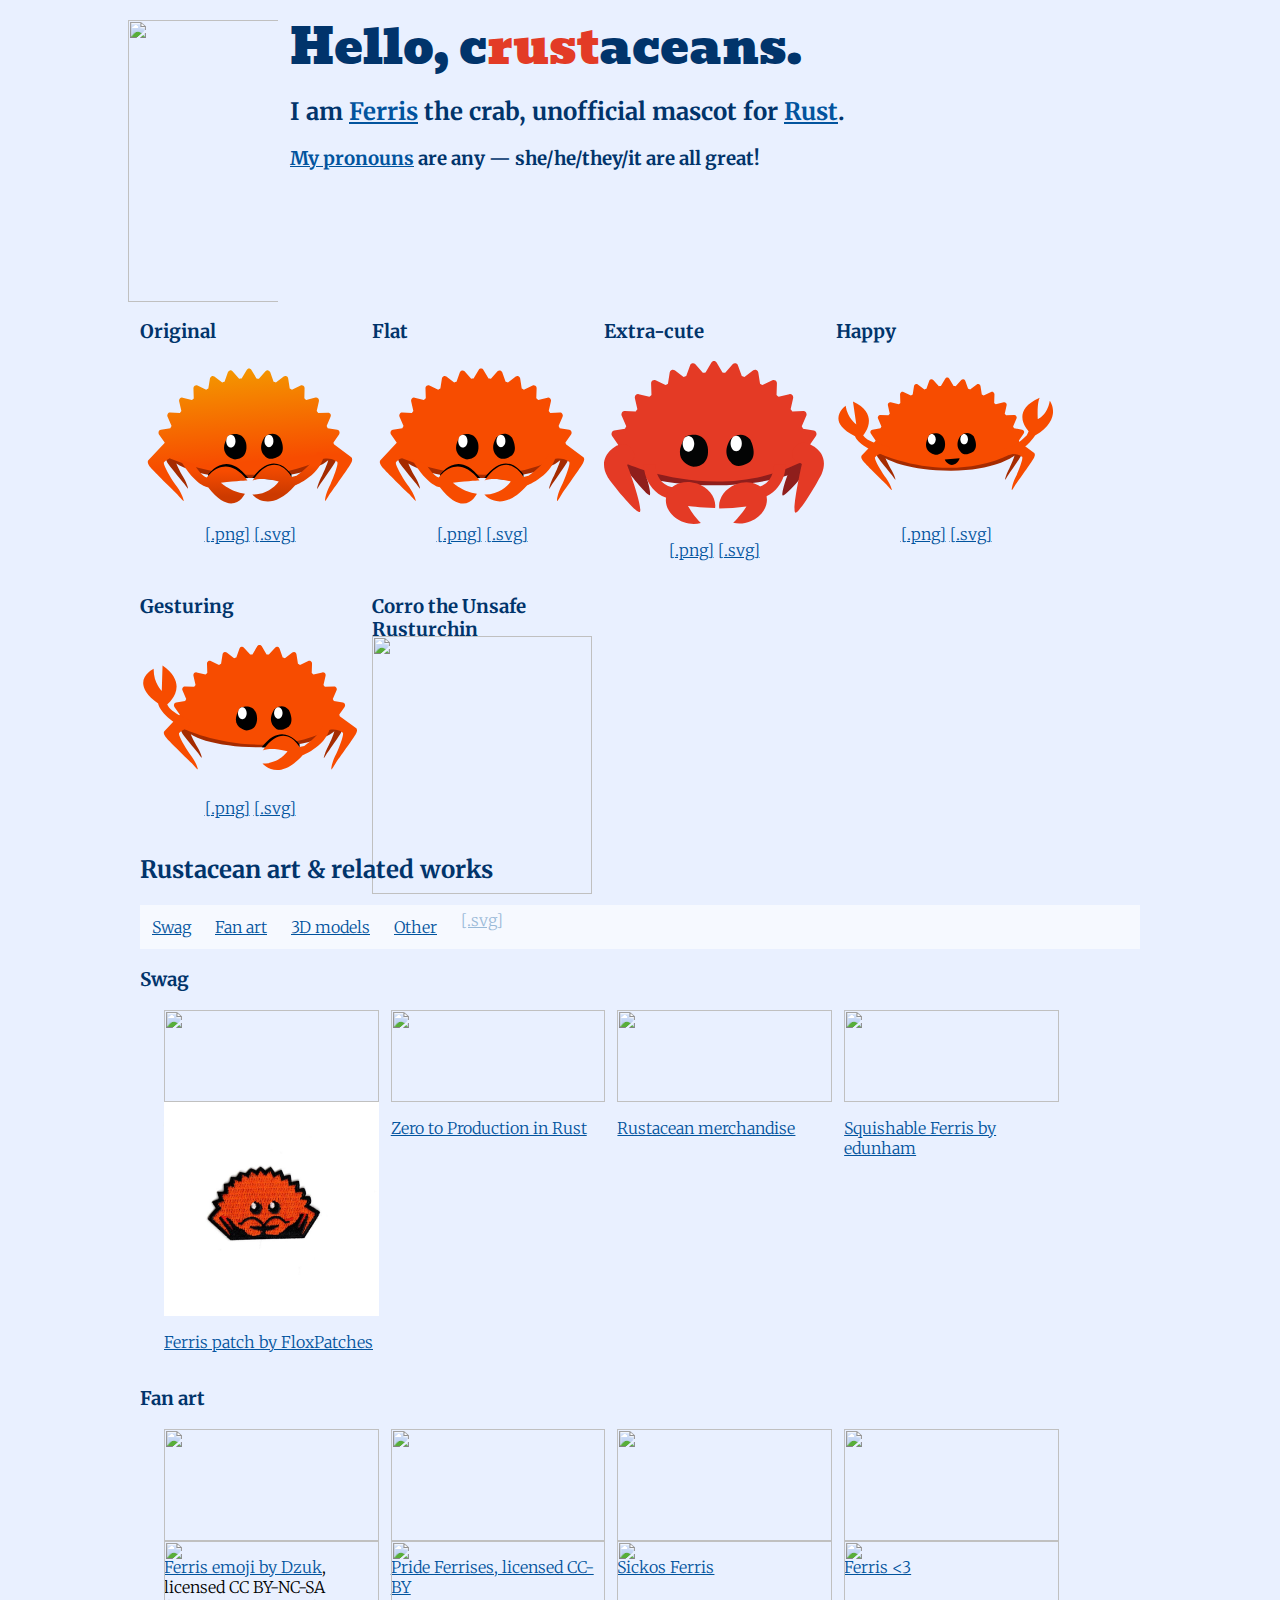
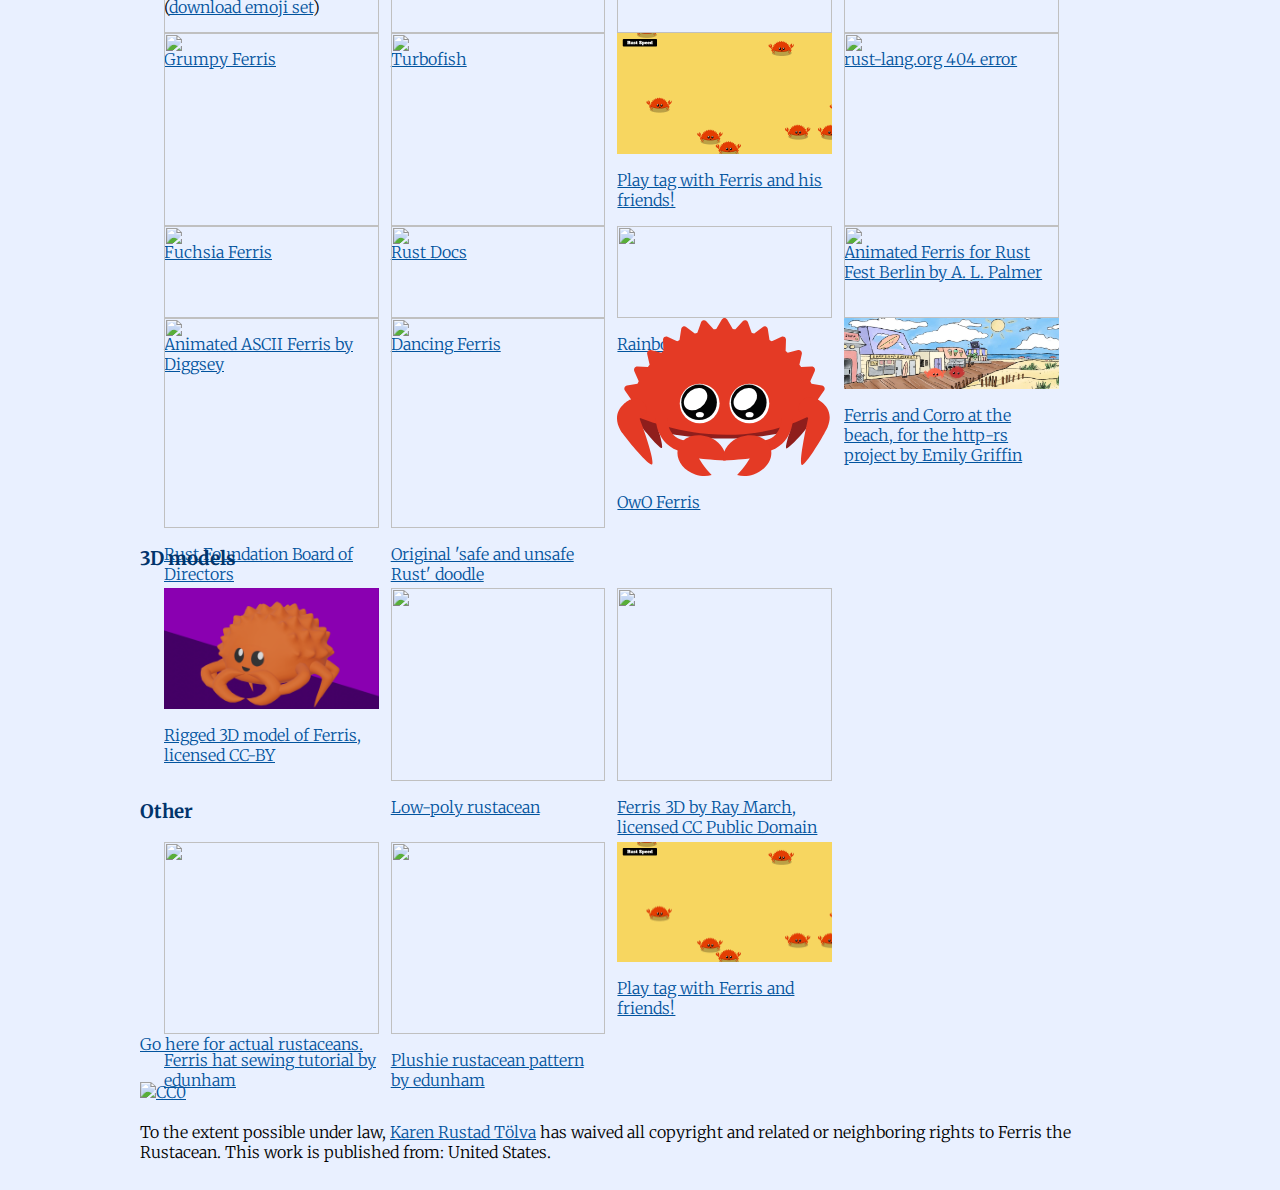
==== site/index.html @ eabca1dc "Move twitter links to mastodon; add a few art pieces; organize derivative works into subtypes" ====
<html>
  <head>
    <title>Rustacean.net: Home of Ferris the Crab</title>
    <link
      href="https://fonts.googleapis.com/css?family=Merriweather:700,300|Bevan"
      rel="stylesheet"
      type="text/css"
    />
    <link href="assets/style.css" rel="stylesheet" type="text/css" />
    <!-- Ferris favicon from the emoji designed by Dzuk, licensed CC BY‑NC‑SA -->
    <link rel="icon" type="image/png" href="./favicon.png" />
  </head>
  <body>
    <div class="container">
      <div class="header">
        <img src="assets/rustlogo.png" />
        <div class="introduction">
          <h1>Hello, c<span>rust</span>aceans.</h1>
          <h2>
            I am
            <a
              title='"ferrous"'
              href="//en.wikipedia.org/wiki/Ferrous"
              target="_blank"
              >Ferris</a
            >
            the crab, unofficial mascot for
            <a href="//www.rust-lang.org/">Rust</a>.
          </h2>
          <h3>
            <a href="assets/ferris-pronouns.png" target="_blank">My pronouns</a>
            are any &mdash; she/he/they/it are all great!
          </h3>
        </div>
      </div>
      <div class="content">
        <div class="crab-variants">
          <div>
            <h3>Original</h3>
            <a href="assets/rustacean-orig-noshadow.svg">
              <img
                srcset="assets/rustacean-orig-noshadow.svg"
                src="assets/rustacean-orig-noshadow.png"
              />
            </a>
            <p class="dl">
              <a href="assets/rustacean-orig-noshadow.png" download>[.png]</a>
              <a href="assets/rustacean-orig-noshadow.svg" download>[.svg]</a>
            </p>
          </div>
          <div>
            <h3>Flat</h3>
            <a href="assets/rustacean-flat-noshadow.svg">
              <img
                srcset="assets/rustacean-flat-noshadow.svg"
                src="assets/rustacean-flat-noshadow.png"
              />
            </a>
            <p class="dl">
              <a href="assets/rustacean-flat-noshadow.png" download>[.png]</a>
              <a href="assets/rustacean-flat-noshadow.svg" download>[.svg]</a>
            </p>
          </div>
          <div>
            <h3>Extra-cute</h3>
            <a href="assets/cuddlyferris.svg">
              <img
                srcset="assets/cuddlyferris.svg"
                src="assets/cuddlyferris.png"
              />
            </a>
            <p class="dl">
              <a href="assets/cuddlyferris.png" download>[.png]</a>
              <a href="assets/cuddlyferris.svg" download>[.svg]</a>
            </p>
          </div>
          <div>
            <h3>Happy</h3>
            <a href="assets/rustacean-flat-happy.svg">
              <img
                srcset="assets/rustacean-flat-happy.svg"
                src="assets/rustacean-flat-happy.png"
              />
            </a>
            <p class="dl">
              <a href="assets/rustacean-flat-happy.png" download>[.png]</a>
              <a href="assets/rustacean-flat-happy.svg" download>[.svg]</a>
            </p>
          </div>
          <div>
            <h3>Gesturing</h3>
            <a href="assets/rustacean-flat-gesture.svg">
              <img
                srcset="assets/rustacean-flat-gesture.svg"
                src="assets/rustacean-flat-gesture.png"
              />
            </a>
            <p class="dl">
              <a href="assets/rustacean-flat-gesture.png" download>[.png]</a>
              <a href="assets/rustacean-flat-gesture.svg" download>[.svg]</a>
            </p>
          </div>
          <div>
            <h3>Corro the Unsafe Rusturchin</h3>
            <a href="assets/corro.svg">
                <img srcset="assets/corro.svg" src="assets/corro.png" />
            </a>
            <p class="dl">
                <a href="assets/corro.svg" download>[.svg]</a>
            </p>
          </div>
        </div>
        <div class="related-works">
          <h2>Rustacean art &amp; related works</h2>
          <div class="related-works-nav">
            <a href="#swag">Swag</a>
            <a href="#fanart">Fan art</a>
            <a href="#3d">3D models</a>
            <a href="#other">Other</a>
          </div>
          <div class="related-works-items">
            <h3 id="swag">Swag</h3>
            <div class="crab-variants swag">
              <div>
                <a href="https://www.nostarch.com/Rust">
                  <img src="more-crabby-things/cover-thumb.png" />
                  <p>The Rust Programming Language</p>
                </a>
              </div>
              <div>
                <a href="https://www.zero2prod.com/">
                  <img src="more-crabby-things/gothferris.png" />
                  <p>Zero to Production in Rust</p>
                </a>
              </div>
              <div>
                <a href="https://rustaceans.creator-spring.com">
                  <img src="more-crabby-things/rustacean-shirt.png" />
                </a>
                <p>
                  <a href="https://rustaceans.creator-spring.com"
                    >Rustacean merchandise</a
                  >
                </p>
              </div>
              <div>
                <a href="https://devswag.com/products/rust-ferris">
                  <img src="more-crabby-things/squishable-ferris.jpg" />
                  <p>Squishable Ferris by edunham</p>
                </a>
              </div>
              <div>
                <a
                  href="https://www.etsy.com/listing/673614787/programming-program-computer-related"
                >
                  <img src="more-crabby-things/ferris-patch.jpg" />
                  <p>Ferris patch by FloxPatches</p>
                </a>
              </div>
            </div>
            <div class="related-works-items">
            <h3 id="fanart">Fan art</h3>
            <div class="crab-variants art">
              <div>
                <a href="more-crabby-things/emoji-dzuk.zip">
                  <img src="more-crabby-things/emoji-dzuk-thumb.png" />
                </a>
                <p>
                  <a href="https://weirder.earth/@dzuk/102711286545743862"
                    >Ferris emoji by Dzuk</a
                  >, licensed CC BY-NC-SA (<a
                    href="more-crabby-things/emoji-dzuk.zip"
                    >download emoji set</a
                  >)
                </p>
              </div>
              <div>
                <a href="https://wandering.shop/@aldeka/109301213924142002">
                  <img src="more-crabby-things/pride/pride-trans-thumb.png" />
                  <p>Pride Ferrises, licensed CC-BY</p>
                </a>
              </div>
              <div>
                <a href="https://wandering.shop/@aldeka/109301312206987137">
                  <img src="more-crabby-things/sickos-ferris-thumb.jpeg" />
                  <p>Sickos Ferris</p>
                </a>
              </div>
              <div>
                <a href="https://wandering.shop/@aldeka/109301243634789356">
                  <img src="more-crabby-things/ferris-love-thumb.jpg" />
                  <p>Ferris <3</p>
                </a>
              </div>
              <div>
                <a href="https://wandering.shop/@aldeka/109301305559415502">
                  <img src="more-crabby-things/grumpy-ferris-thumb.jpeg" />
                  <p>Grumpy Ferris</p>
                </a>
              </div>
              <div>
                <a href="https://wandering.shop/@aldeka/109301239923062391">
                  <img src="more-crabby-things/turbofish-thumb.jpeg" />
                  <p>Turbofish</p>
                </a>
              </div>
              <div>
                <a
                  href="https://opensource.googleblog.com/2021/02/google-joins-rust-foundation.html"
                >
                  <img
                    src="more-crabby-things/droidstacean-flat-happy_green.png"
                  />
                  <p>Droidstacean by Ivan Lozano for Google</p>
                </a>
              </div>
              <div>
                <a href="https://www.rust-lang.org/logos/error.png">
                  <img src="more-crabby-things/rustacean-error.png" />
                  <p>rust-lang.org 404 error</p>
                </a>
              </div>
              <div>
                <a href="more-crabby-things/ferris-fuchsia.png">
                  <img src="more-crabby-things/ferris-fuchsia-thumb.png" />
                  <p>Fuchsia Ferris</p>
                </a>
              </div>
              <div>
                <a href="more-crabby-things/rustdocs.png">
                  <img src="more-crabby-things/rustdocs.png" />
                  <p>Rust Docs</p>
                </a>
              </div>
              <div>
                <a href="https://aaronerhardt.gitlab.io/crab-tag">
                  <img src="more-crabby-things/crab-tag.gif" />
                  <p>Play tag with Ferris and his friends!</p>
                </a>
              </div>
              <div>
                <a href="https:/www.behance.net/gallery/42774743/Rustacean">
                  <img src="more-crabby-things/animated-ferris.gif" />
                  <p>Animated Ferris for Rust Fest Berlin by A. L. Palmer</p>
                </a>
              </div>
              <div>
                <a
                  href="https://jsfiddle.net/Diggsey/3pdgh52r/embedded/result/"
                >
                  <img src="more-crabby-things/ascii-ferris.png" />
                  <p>Animated ASCII Ferris by Diggsey</p>
                </a>
              </div>
              <div>
                <a href="more-crabby-things/dancing-ferris.gif">
                  <img src="more-crabby-things/dancing-ferris.gif" />
                  <p>Dancing Ferris</p>
                </a>
              </div>
              <div>
                <a href="https://wandering.shop/@aldeka/109301231623606279">
                  <img src="more-crabby-things/ferris-rainbow.jpeg" />
                  <p>Rainbow heart ferris</p>
                </a>
              </div>
              <div>
                <a href="more-crabby-things/2015.png">
                  <img src="more-crabby-things/2015-thumb.png" />
                  <p>All aboard the Rust train</p>
                </a>
              </div>
              <div>
                <a href="https://foundation.rust-lang.org/board/">
                  <img src="more-crabby-things/boardofdirectors-thumb.png" />
                  <p>Rust Foundation Board of Directors</p>
                </a>
              </div>
              <div>
                <a href="https://wandering.shop/@aldeka/109301260968629987">
                  <img src="more-crabby-things/safeandunsafe.svg" />
                  <p>Original 'safe and unsafe Rust' doodle</p>
                </a>
              </div>

              <div>
                <a href="more-crabby-things/owoferris.svg">
                  <img
                    src="more-crabby-things/owoferris.svg"
                    alt="Ferris the Rustacean stares with wide, watering eyes and presses his claws together, pleadingly."
                  />
                  <p>OwO Ferris</p>
                </a>
              </div>
              <div>
                <a
                  href="https://twitter.com/_httprs/status/1394248700424302600"
                >
                  <img
                    src="more-crabby-things\ferris-and-corro-at-the-beach.jpg"
                  />
                  <p>
                    Ferris and Corro at the beach, for the http-rs project by
                    Emily Griffin
                  </p>
                </a>
              </div>

              <!--
                        Adding a pull request for a new piece of fan art? Use this HTML template:

                        <div>
                            <a href="https://blah.com/link/to/canonical/source">
                                <img src="more-crabby-things/my-awesome-ferris.png"/>
                                <p>Short description with creator's name or handle</p>
                            </a>
                        </div>

                        and add the art preview image to the `more-crabby-things` folder. Please
                        make your image a reasonable size.
                    -->
            </div>
            <h3 id="3d">3D models</h3>
            <div class="crab-variants three-dee">
              <div>
                <a href="more-crabby-things/ferris_3d_model.blend">
                  <img src="more-crabby-things/ferris_3d_model_thumbnail.png" />
                  <p>Rigged 3D model of Ferris, licensed CC-BY</p>
                </a>
              </div>
              <div>
                <a href="more-crabby-things/low-poly-rustacean-3d/">
                  <img
                    src="more-crabby-things/low-poly-rustacean-3d/rustacean-3d.png"
                  />
                  <p>Low-poly rustacean</p>
                </a>
              </div>
              <div>
                <a href="https://github.com/RayMarch/ferris3d">
                  <img src="more-crabby-things/ferris3d.jpeg" />
                  <p>Ferris 3D by Ray March, licensed CC Public Domain</p>
                </a>
              </div>
            </div>
            <h3 id="other">Other</h3>
            <div class="crab-variants sewing">
              <div>
                <a
                  href="https://edunham.net/2019/04/06/rustacean_hat_pattern.html#more"
                >
                  <img src="more-crabby-things/crab-hat.png" />
                  <p>Ferris hat sewing tutorial by edunham</p>
                </a>
              </div>
              <div>
                <a
                  href="https://edunham.net/2016/04/11/plushie_rustacean_pattern.html"
                >
                  <img src="more-crabby-things/ferris-on-pattern.jpg" />
                  <p>Plushie rustacean pattern by edunham</p>
                </a>
              </div>
              <div>
                <a href="https://aaronerhardt.gitlab.io/crab-tag">
                  <img src="more-crabby-things/crab-tag.gif" />
                  <p>Play tag with Ferris and friends!</p>
                </a>
              </div>
            </div>
          </div>
        </div>
      </div>

      <a href="//www.rustaceans.org/">Go here for actual rustaceans.</a>

      <div class="license">
        <p
          xmlns:dct="https://purl.org/dc/terms/"
          xmlns:vcard="https://www.w3.org/2001/vcard-rdf/3.0#"
        >
          <a
            rel="license"
            href="https://creativecommons.org/publicdomain/zero/1.0/"
          >
            <img
              src="https://i.creativecommons.org/p/zero/1.0/88x31.png"
              style="border-style: none"
              alt="CC0"
            />
          </a>
          <br />
          To the extent possible under law,
          <a rel="dct:publisher" href="https://rustacean.net">
            <span property="dct:title">Karen Rustad T&ouml;lva</span></a
          >
          has waived all copyright and related or neighboring rights to
          <span property="dct:title">Ferris the Rustacean</span>. This work is
          published from:
          <span
            property="vcard:Country"
            datatype="dct:ISO3166"
            content="US"
            about="rustacean.net"
          >
            United States</span
          >.
        </p>
      </div>
    </div>
  </body>
</html>
---- site/assets/style.css ----
body {
  font-family: "Merriweather", serif;
  font-weight: 300;
  background: #e9f0ff;
  color: black;
  margin: 0;
  padding: 12px;
}

.container {
  margin: 0 auto;
  min-width: 470px;
  max-width: 80vw;
  display: flex;
  flex-direction: column;
}

img {
  width: 100%;
}
.license img {
  width: auto;
}

.header {
  display: flex;
  flex-direction: row;
  align-items: flex-start;
}
.header img {
  flex: 0 1 auto;
  min-width: 72px;
  width: 22vw;
  max-width: 150px;
  margin-right: 12px;
  margin-top: 0.5rem;
}
.header .introduction {
  flex: 1 1 auto;
  max-width: calc(100% - 80px);
}
.header h1,
.header h2 {
  word-wrap: break-word;
}
.header h1 {
  line-height: 3rem;
}

.content {
  display: flex;
  flex-direction: column;
  max-width: 1000px;
  margin: 0 auto;
}

.content .crab-variants {
  display: flex;
  flex-direction: row;
  flex-wrap: wrap;
}

.content .crab-variants > div {
  flex: 0 1 auto;
  min-width: 150px;
  width: 22%;
  margin-right: 12px;
}

.crab-variants h3 {
  height: 1.2em;
}

.related-works-nav {
  display: flex;
  background: rgba(255, 255, 255, 0.6);
  margin-bottom: 8px;
  width: 100%;
}

.related-works-nav a {
  display: block;
  padding: 12px;
}

.related-works-nav a:hover {
  background: white;
}

.related-works-items .crab-variants {
  margin-left: 24px;
}

h2,
h3 {
  color: #01346b;
}
h1 {
  font-family: "Bevan", "Rockwell Extra Bold", "Merriweather", Bodoni,
    Baskerville, serif;
  font-weight: 400;
  color: #01346b; /* #02549E; */
  font-size: 3em;
  margin-top: 0.25em;
  margin-bottom: 0.5em;
}

h1 span {
  color: #e33b26;
}

.dl {
  text-align: center;
}

.content h2,
h3,
h4 {
  font-weight: 700;
}
a {
  color: #02549e;
  text-decoration: underline;
}

a:hover {
  color: #01346b;
}

.license {
  margin-top: 12px;
}

.license a[rel="license"] {
  display: block;
}
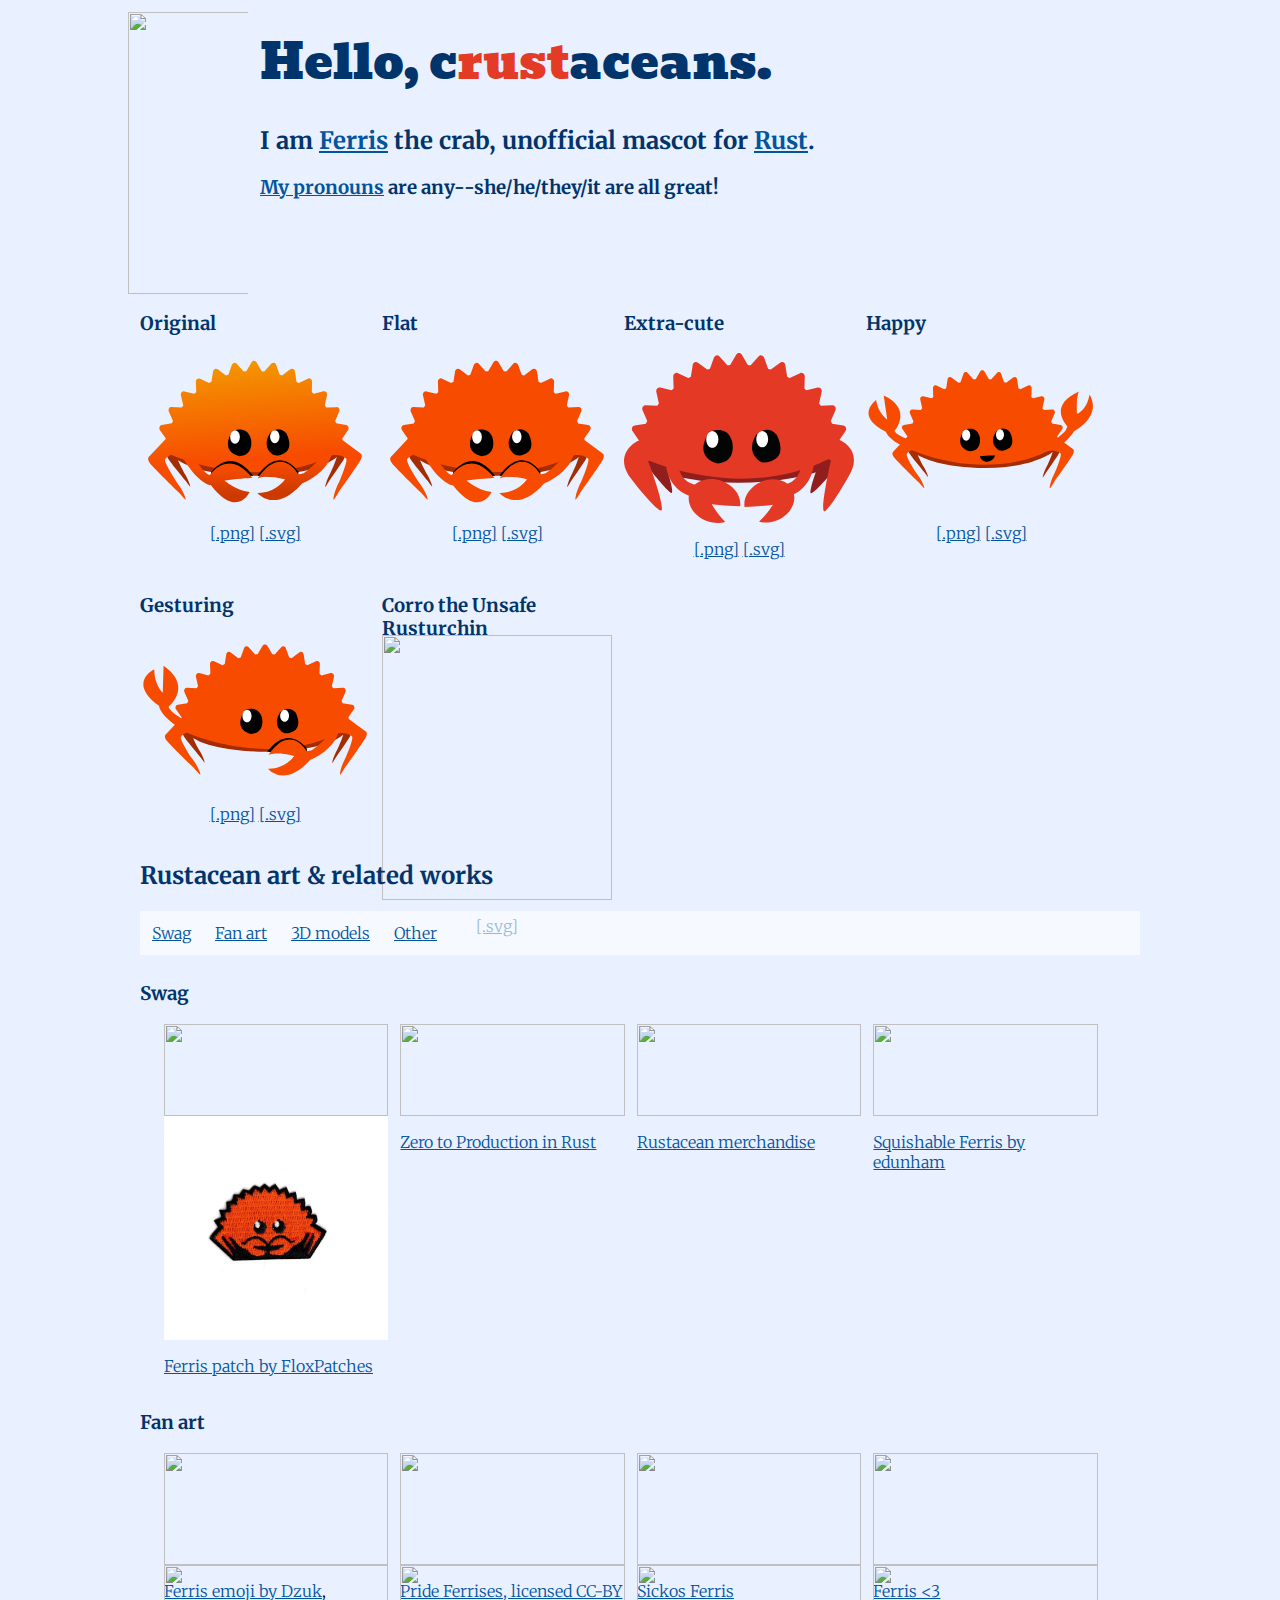
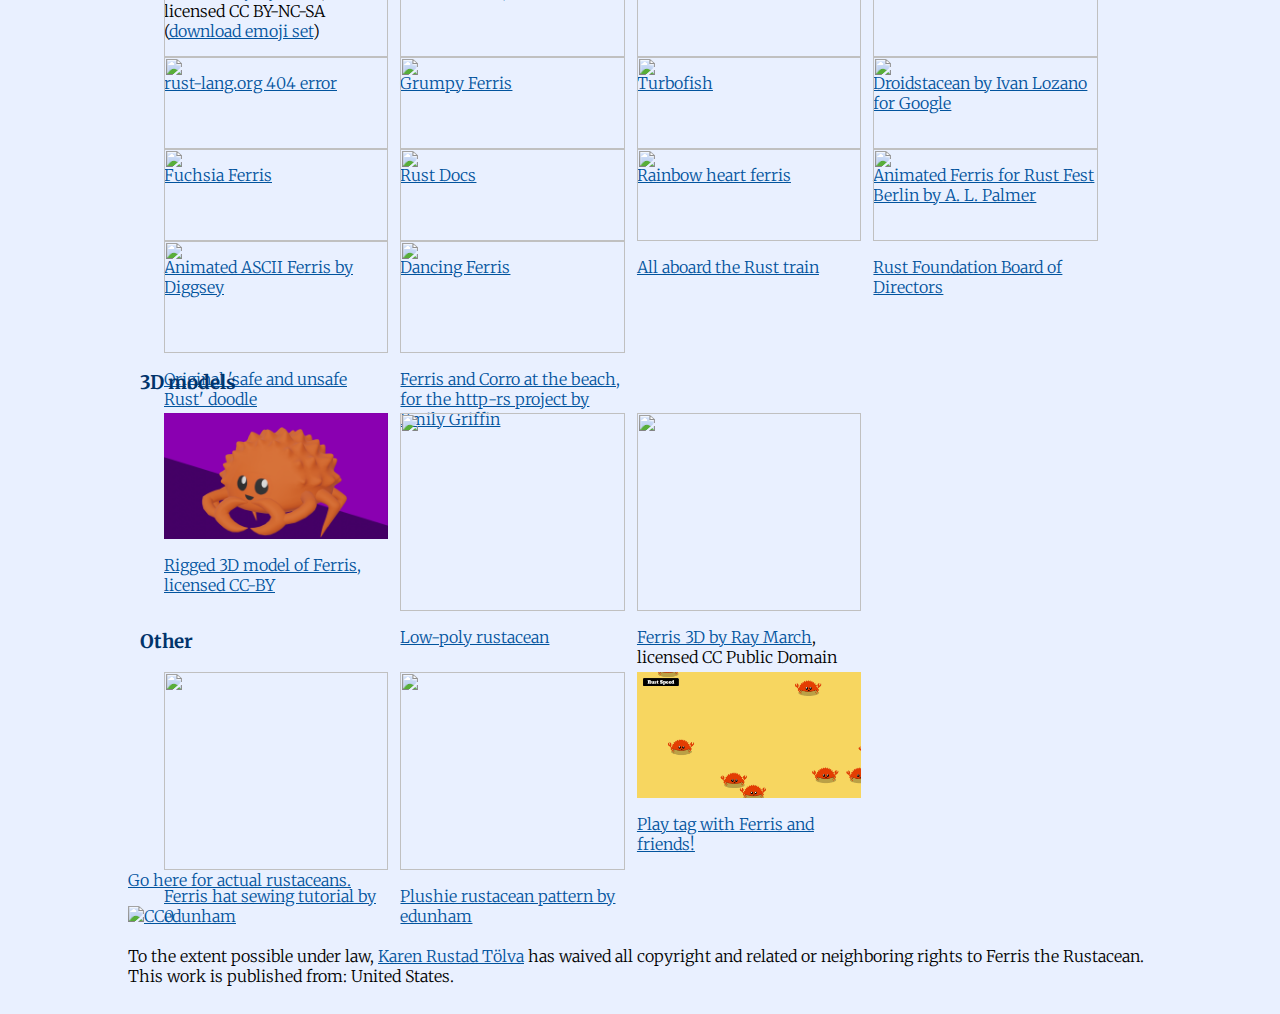
==== commit 7e6bc1ee: "fix sickos ferris link" ====
--- a/site/index.html
+++ b/site/index.html
@@ -1,412 +1,325 @@
 <html>
-  <head>
+<head>
     <title>Rustacean.net: Home of Ferris the Crab</title>
-    <link
-      href="https://fonts.googleapis.com/css?family=Merriweather:700,300|Bevan"
-      rel="stylesheet"
-      type="text/css"
-    />
-    <link href="assets/style.css" rel="stylesheet" type="text/css" />
+    <link href="//fonts.googleapis.com/css?family=Merriweather:700,300|Bevan" rel="stylesheet" type="text/css"/>
+    <link href="assets/style.css" rel="stylesheet" type="text/css"/>
     <!-- Ferris favicon from the emoji designed by Dzuk, licensed CC BY‑NC‑SA -->
     <link rel="icon" type="image/png" href="./favicon.png" />
-  </head>
-  <body>
-    <div class="container">
-      <div class="header">
-        <img src="assets/rustlogo.png" />
+</head>
+<body>
+<div class="container">
+    <div class="header">
+        <img src="assets/rustlogo.png">
         <div class="introduction">
-          <h1>Hello, c<span>rust</span>aceans.</h1>
-          <h2>
-            I am
-            <a
-              title='"ferrous"'
-              href="//en.wikipedia.org/wiki/Ferrous"
-              target="_blank"
-              >Ferris</a
-            >
-            the crab, unofficial mascot for
-            <a href="//www.rust-lang.org/">Rust</a>.
-          </h2>
-          <h3>
-            <a href="assets/ferris-pronouns.png" target="_blank">My pronouns</a>
-            are any &mdash; she/he/they/it are all great!
-          </h3>
+            <h1>Hello, c<span>rust</span>aceans.</h1>
+            <h2>I am <a title="&quot;ferrous&quot;" href="//en.wikipedia.org/wiki/Ferrous" target="_blank">Ferris</a> the crab, unofficial mascot for <a href="//www.rust-lang.org/">Rust</a>.</h2>
+            <h3><a href="assets/ferris-pronouns.png" target="_blank">My pronouns</a> are any--she/he/they/it are all great!</h3>
         </div>
-      </div>
-      <div class="content">
+    </div>
+    <div class="content">
         <div class="crab-variants">
-          <div>
-            <h3>Original</h3>
-            <a href="assets/rustacean-orig-noshadow.svg">
-              <img
-                srcset="assets/rustacean-orig-noshadow.svg"
-                src="assets/rustacean-orig-noshadow.png"
-              />
-            </a>
-            <p class="dl">
-              <a href="assets/rustacean-orig-noshadow.png" download>[.png]</a>
-              <a href="assets/rustacean-orig-noshadow.svg" download>[.svg]</a>
-            </p>
-          </div>
-          <div>
-            <h3>Flat</h3>
-            <a href="assets/rustacean-flat-noshadow.svg">
-              <img
-                srcset="assets/rustacean-flat-noshadow.svg"
-                src="assets/rustacean-flat-noshadow.png"
-              />
-            </a>
-            <p class="dl">
-              <a href="assets/rustacean-flat-noshadow.png" download>[.png]</a>
-              <a href="assets/rustacean-flat-noshadow.svg" download>[.svg]</a>
-            </p>
-          </div>
-          <div>
-            <h3>Extra-cute</h3>
-            <a href="assets/cuddlyferris.svg">
-              <img
-                srcset="assets/cuddlyferris.svg"
-                src="assets/cuddlyferris.png"
-              />
-            </a>
-            <p class="dl">
-              <a href="assets/cuddlyferris.png" download>[.png]</a>
-              <a href="assets/cuddlyferris.svg" download>[.svg]</a>
-            </p>
-          </div>
-          <div>
-            <h3>Happy</h3>
-            <a href="assets/rustacean-flat-happy.svg">
-              <img
-                srcset="assets/rustacean-flat-happy.svg"
-                src="assets/rustacean-flat-happy.png"
-              />
-            </a>
-            <p class="dl">
-              <a href="assets/rustacean-flat-happy.png" download>[.png]</a>
-              <a href="assets/rustacean-flat-happy.svg" download>[.svg]</a>
-            </p>
-          </div>
-          <div>
-            <h3>Gesturing</h3>
-            <a href="assets/rustacean-flat-gesture.svg">
-              <img
-                srcset="assets/rustacean-flat-gesture.svg"
-                src="assets/rustacean-flat-gesture.png"
-              />
-            </a>
-            <p class="dl">
-              <a href="assets/rustacean-flat-gesture.png" download>[.png]</a>
-              <a href="assets/rustacean-flat-gesture.svg" download>[.svg]</a>
-            </p>
-          </div>
-          <div>
-            <h3>Corro the Unsafe Rusturchin</h3>
-            <a href="assets/corro.svg">
-                <img srcset="assets/corro.svg" src="assets/corro.png" />
-            </a>
-            <p class="dl">
-                <a href="assets/corro.svg" download>[.svg]</a>
-            </p>
-          </div>
+            <div>
+                <h3>Original</h3>
+                <a href="assets/rustacean-orig-noshadow.svg">
+                    <img srcset="assets/rustacean-orig-noshadow.svg" src="assets/rustacean-orig-noshadow.png">
+                </a>
+                <p class="dl">
+                    <a href="assets/rustacean-orig-noshadow.png" download>[.png]</a>
+                    <a href="assets/rustacean-orig-noshadow.svg" download>[.svg]</a>
+                </p>
+            </div>
+            <div>
+                <h3>Flat</h3>
+                <a href="assets/rustacean-flat-noshadow.svg">
+                    <img srcset="assets/rustacean-flat-noshadow.svg" src="assets/rustacean-flat-noshadow.png">
+                </a>
+                <p class="dl">
+                    <a href="assets/rustacean-flat-noshadow.png" download>[.png]</a>
+                    <a href="assets/rustacean-flat-noshadow.svg" download>[.svg]</a>
+                </p>
+            </div>
+            <div>
+                <h3>Extra-cute</h3>
+                <a href="assets/cuddlyferris.svg">
+                    <img srcset="assets/cuddlyferris.svg" src="assets/cuddlyferris.png">
+                </a>
+                <p class="dl">
+                    <a href="assets/cuddlyferris.png" download>[.png]</a>
+                    <a href="assets/cuddlyferris.svg" download>[.svg]</a>
+                </p>
+            </div>
+            <div>
+                <h3>Happy</h3>
+                <a href="assets/rustacean-flat-happy.svg">
+                    <img srcset="assets/rustacean-flat-happy.svg" src="assets/rustacean-flat-happy.png">
+                </a>
+                <p class="dl">
+                    <a href="assets/rustacean-flat-happy.png" download>[.png]</a>
+                    <a href="assets/rustacean-flat-happy.svg" download>[.svg]</a>
+                </p>
+            </div>
+            <div>
+                <h3>Gesturing</h3>
+                <a href="assets/rustacean-flat-gesture.svg">
+                    <img srcset="assets/rustacean-flat-gesture.svg" src="assets/rustacean-flat-gesture.png">
+                </a>
+                <p class="dl">
+                    <a href="assets/rustacean-flat-gesture.png" download>[.png]</a>
+                    <a href="assets/rustacean-flat-gesture.svg" download>[.svg]</a>
+                </p>
+            </div>
+            <div>
+                <h3>Corro the Unsafe Rusturchin</h3>
+                <a href="assets/corro.svg">
+                    <img srcset="assets/corro.svg" src="assets/corro.png"/>
+                </a>
+                <p class="dl">
+                    <a href="assets/corro.svg" download>[.svg]</a>
+                </p>
+            </div>
         </div>
-        <div class="related-works">
-          <h2>Rustacean art &amp; related works</h2>
-          <div class="related-works-nav">
+        <h2>Rustacean art &amp; related works</h2>
+        <div class="related-works-nav">
             <a href="#swag">Swag</a>
             <a href="#fanart">Fan art</a>
             <a href="#3d">3D models</a>
             <a href="#other">Other</a>
-          </div>
-          <div class="related-works-items">
+        </div>
+        <div class="related-works">
             <h3 id="swag">Swag</h3>
             <div class="crab-variants swag">
-              <div>
-                <a href="https://www.nostarch.com/Rust">
-                  <img src="more-crabby-things/cover-thumb.png" />
-                  <p>The Rust Programming Language</p>
-                </a>
-              </div>
-              <div>
-                <a href="https://www.zero2prod.com/">
-                  <img src="more-crabby-things/gothferris.png" />
-                  <p>Zero to Production in Rust</p>
-                </a>
-              </div>
-              <div>
-                <a href="https://rustaceans.creator-spring.com">
-                  <img src="more-crabby-things/rustacean-shirt.png" />
-                </a>
-                <p>
-                  <a href="https://rustaceans.creator-spring.com"
-                    >Rustacean merchandise</a
-                  >
-                </p>
-              </div>
-              <div>
-                <a href="https://devswag.com/products/rust-ferris">
-                  <img src="more-crabby-things/squishable-ferris.jpg" />
-                  <p>Squishable Ferris by edunham</p>
-                </a>
-              </div>
-              <div>
-                <a
-                  href="https://www.etsy.com/listing/673614787/programming-program-computer-related"
-                >
-                  <img src="more-crabby-things/ferris-patch.jpg" />
-                  <p>Ferris patch by FloxPatches</p>
-                </a>
-              </div>
-            </div>
-            <div class="related-works-items">
+                <div>
+                    <a href="//www.nostarch.com/Rust">
+                        <img src="more-crabby-things/cover-thumb.png"/>
+                        <p>The Rust Programming Language</p>
+                    </a>
+                </div>
+                <div>
+                    <a href="//www.zero2prod.com/">
+                        <img src="more-crabby-things/gothferris.png"/>
+                        <p>Zero to Production in Rust</p>
+                    </a>
+                </div>
+                <div>
+                    <a href="//rustaceans.creator-spring.com">
+                        <img src="more-crabby-things/rustacean-shirt.png"/>
+                    </a>
+                    <p>
+                        <a href="//rustaceans.creator-spring.com">Rustacean merchandise</a>
+                    </p>
+                </div>
+                <div>
+                    <a href="//devswag.com/products/rust-ferris">
+                        <img src="more-crabby-things/squishable-ferris.jpg"/>
+                        <p>Squishable Ferris by edunham</p>
+                    </a>
+                </div>
+                <div>
+                    <a href="https://www.etsy.com/listing/673614787/programming-program-computer-related">
+                        <img src="more-crabby-things/ferris-patch.jpg"/>
+                        <p>Ferris patch by FloxPatches</p>
+                    </a>
+                </div>
+            </div>
             <h3 id="fanart">Fan art</h3>
             <div class="crab-variants art">
-              <div>
-                <a href="more-crabby-things/emoji-dzuk.zip">
-                  <img src="more-crabby-things/emoji-dzuk-thumb.png" />
-                </a>
-                <p>
-                  <a href="https://weirder.earth/@dzuk/102711286545743862"
-                    >Ferris emoji by Dzuk</a
-                  >, licensed CC BY-NC-SA (<a
-                    href="more-crabby-things/emoji-dzuk.zip"
-                    >download emoji set</a
-                  >)
-                </p>
-              </div>
-              <div>
-                <a href="https://wandering.shop/@aldeka/109301213924142002">
-                  <img src="more-crabby-things/pride/pride-trans-thumb.png" />
-                  <p>Pride Ferrises, licensed CC-BY</p>
-                </a>
-              </div>
-              <div>
-                <a href="https://wandering.shop/@aldeka/109301312206987137">
-                  <img src="more-crabby-things/sickos-ferris-thumb.jpeg" />
-                  <p>Sickos Ferris</p>
-                </a>
-              </div>
-              <div>
-                <a href="https://wandering.shop/@aldeka/109301243634789356">
-                  <img src="more-crabby-things/ferris-love-thumb.jpg" />
-                  <p>Ferris <3</p>
-                </a>
-              </div>
-              <div>
-                <a href="https://wandering.shop/@aldeka/109301305559415502">
-                  <img src="more-crabby-things/grumpy-ferris-thumb.jpeg" />
-                  <p>Grumpy Ferris</p>
-                </a>
-              </div>
-              <div>
-                <a href="https://wandering.shop/@aldeka/109301239923062391">
-                  <img src="more-crabby-things/turbofish-thumb.jpeg" />
-                  <p>Turbofish</p>
-                </a>
-              </div>
-              <div>
-                <a
-                  href="https://opensource.googleblog.com/2021/02/google-joins-rust-foundation.html"
-                >
-                  <img
-                    src="more-crabby-things/droidstacean-flat-happy_green.png"
-                  />
-                  <p>Droidstacean by Ivan Lozano for Google</p>
-                </a>
-              </div>
-              <div>
-                <a href="https://www.rust-lang.org/logos/error.png">
-                  <img src="more-crabby-things/rustacean-error.png" />
-                  <p>rust-lang.org 404 error</p>
-                </a>
-              </div>
-              <div>
-                <a href="more-crabby-things/ferris-fuchsia.png">
-                  <img src="more-crabby-things/ferris-fuchsia-thumb.png" />
-                  <p>Fuchsia Ferris</p>
-                </a>
-              </div>
-              <div>
-                <a href="more-crabby-things/rustdocs.png">
-                  <img src="more-crabby-things/rustdocs.png" />
-                  <p>Rust Docs</p>
-                </a>
-              </div>
-              <div>
-                <a href="https://aaronerhardt.gitlab.io/crab-tag">
-                  <img src="more-crabby-things/crab-tag.gif" />
-                  <p>Play tag with Ferris and his friends!</p>
-                </a>
-              </div>
-              <div>
-                <a href="https:/www.behance.net/gallery/42774743/Rustacean">
-                  <img src="more-crabby-things/animated-ferris.gif" />
-                  <p>Animated Ferris for Rust Fest Berlin by A. L. Palmer</p>
-                </a>
-              </div>
-              <div>
-                <a
-                  href="https://jsfiddle.net/Diggsey/3pdgh52r/embedded/result/"
-                >
-                  <img src="more-crabby-things/ascii-ferris.png" />
-                  <p>Animated ASCII Ferris by Diggsey</p>
-                </a>
-              </div>
-              <div>
-                <a href="more-crabby-things/dancing-ferris.gif">
-                  <img src="more-crabby-things/dancing-ferris.gif" />
-                  <p>Dancing Ferris</p>
-                </a>
-              </div>
-              <div>
-                <a href="https://wandering.shop/@aldeka/109301231623606279">
-                  <img src="more-crabby-things/ferris-rainbow.jpeg" />
-                  <p>Rainbow heart ferris</p>
-                </a>
-              </div>
-              <div>
-                <a href="more-crabby-things/2015.png">
-                  <img src="more-crabby-things/2015-thumb.png" />
-                  <p>All aboard the Rust train</p>
-                </a>
-              </div>
-              <div>
-                <a href="https://foundation.rust-lang.org/board/">
-                  <img src="more-crabby-things/boardofdirectors-thumb.png" />
-                  <p>Rust Foundation Board of Directors</p>
-                </a>
-              </div>
-              <div>
-                <a href="https://wandering.shop/@aldeka/109301260968629987">
-                  <img src="more-crabby-things/safeandunsafe.svg" />
-                  <p>Original 'safe and unsafe Rust' doodle</p>
-                </a>
-              </div>
-
-              <div>
-                <a href="more-crabby-things/owoferris.svg">
-                  <img
-                    src="more-crabby-things/owoferris.svg"
-                    alt="Ferris the Rustacean stares with wide, watering eyes and presses his claws together, pleadingly."
-                  />
-                  <p>OwO Ferris</p>
-                </a>
-              </div>
-              <div>
-                <a
-                  href="https://twitter.com/_httprs/status/1394248700424302600"
-                >
-                  <img
-                    src="more-crabby-things\ferris-and-corro-at-the-beach.jpg"
-                  />
-                  <p>
-                    Ferris and Corro at the beach, for the http-rs project by
-                    Emily Griffin
-                  </p>
-                </a>
-              </div>
-
-              <!--
-                        Adding a pull request for a new piece of fan art? Use this HTML template:
-
-                        <div>
-                            <a href="https://blah.com/link/to/canonical/source">
-                                <img src="more-crabby-things/my-awesome-ferris.png"/>
-                                <p>Short description with creator's name or handle</p>
-                            </a>
-                        </div>
-
-                        and add the art preview image to the `more-crabby-things` folder. Please
-                        make your image a reasonable size.
-                    -->
+                <div>
+                    <a href="more-crabby-things/emoji-dzuk.zip">
+                        <img src="more-crabby-things/emoji-dzuk-thumb.png"/>
+                    </a>
+                    <p>
+                        <a href="https://weirder.earth/@dzuk/102711286545743862">Ferris emoji by Dzuk</a>, licensed CC BY-NC-SA
+                        (<a href="more-crabby-things/emoji-dzuk.zip">download emoji set</a>)
+                    </p>
+                </div>
+                <div>
+                    <a href="//wandering.shop/@aldeka/109301213924142002">
+                        <img src="more-crabby-things/pride/pride-trans-thumb.png"/>
+                        <p>Pride Ferrises, licensed CC-BY</p>
+                    </a>
+                </div>
+                <div>
+                    <a href="//wandering.shop/@aldeka/109301312206987137">
+                        <img src="more-crabby-things/sickos-ferris-thumb.jpeg"/>
+                        <p>Sickos Ferris</p>
+                    </a>
+                </div>
+                <div>
+                    <a href="//wandering.shop/@aldeka/109301243634789356">
+                        <img src="more-crabby-things/ferris-love-thumb.jpg"/>
+                        <p>Ferris <3</p>
+                    </a>
+                </div>
+                <div>
+                    <a href="//www.rust-lang.org/logos/error.png">
+                        <img src="more-crabby-things/rustacean-error.png"/>
+                        <p>rust-lang.org 404 error</p>
+                    </a>
+                </div>
+                <div>
+                    <a href="//wandering.shop/@aldeka/109301305559415502">
+                        <img src="more-crabby-things/grumpy-ferris-thumb.jpeg"/>
+                        <p>Grumpy Ferris</p>
+                    </a>
+                </div>
+                <div>
+                    <a href="//wandering.shop/@aldeka/109301239923062391">
+                        <img src="more-crabby-things/turbofish-thumb.jpeg"/>
+                        <p>Turbofish</p>
+                    </a>
+                </div>
+                <div>
+                    <a href="//opensource.googleblog.com/2021/02/google-joins-rust-foundation.html">
+                        <img src="more-crabby-things/droidstacean-flat-happy_green.png" />
+                        <p>Droidstacean by Ivan Lozano for Google</p>
+                    </a>
+                </div>
+                <div>
+                    <a href="more-crabby-things/ferris-fuchsia.png">
+                        <img src="more-crabby-things/ferris-fuchsia-thumb.png"/>
+                        <p>Fuchsia Ferris</p>
+                    </a>
+                </div>
+                <div>
+                    <a href="more-crabby-things/rustdocs.png">
+                        <img src="more-crabby-things/rustdocs-thumb.png"/>
+                        <p>Rust Docs</p>
+                    </a>
+                </div>
+                <div>
+                    <a href="//wandering.shop/@aldeka/109301231623606279">
+                        <img src="more-crabby-things/ferris-rainbow.jpeg"/>
+                        <p>Rainbow heart ferris</p>
+                    </a>
+                </div>
+                <div>
+                    <a href="//www.behance.net/gallery/42774743/Rustacean">
+                        <img src="more-crabby-things/animated-ferris.gif"/>
+                        <p>Animated Ferris for Rust Fest Berlin by A. L. Palmer</p>
+                    </a>
+                </div>
+                <div>
+                    <a href="//jsfiddle.net/Diggsey/3pdgh52r/embedded/result/">
+                        <img src="more-crabby-things/ascii-ferris.png"/>
+                        <p>Animated ASCII Ferris by Diggsey</p>
+                    </a>
+                </div>
+                <div>
+                    <a href="more-crabby-things/dancing-ferris.gif">
+                        <img src="more-crabby-things/dancing-ferris.gif"/>
+                        <p>Dancing Ferris</p>
+                    </a>
+                </div>
+                <div>
+                    <a href="more-crabby-things/2015.png">
+                        <img src="more-crabby-things/2015-thumb.png"/>
+                        <p>All aboard the Rust train</p>
+                    </a>
+                </div>
+                <div>
+                    <a href="//foundation.rust-lang.org/board/">
+                        <img src="more-crabby-things/boardofdirectors-thumb.png"/>
+                        <p>Rust Foundation Board of Directors</p>
+                    </a>
+                </div>
+                <div>
+                    <a href="//wandering.shop/@aldeka/109301260968629987">
+                        <img src="more-crabby-things/safeandunsafe.svg"/>
+                        <p>Original 'safe and unsafe Rust' doodle</p>
+                    </a>
+                </div>
+                <!-- <div>
+                    <a href="more-crabby-things/owoferris.svg">
+                        <img src="more-crabby-things/owoferris.svg" alt="Ferris the Rustacean stares with wide, watering eyes and presses his claws together, pleadingly."/>
+                        <p>OwO Ferris</p>
+                    </a>
+                </div> -->
+                <div>
+                    <a href="https://twitter.com/_httprs/status/1394248700424302600">
+                        <img src="more-crabby-things\ferris-and-corro-at-the-beach-thumb.jpg" />
+                        <p>Ferris and Corro at the beach, for the http-rs project by Emily Griffin</p>
+                    </a>
+                </div>
+
+
+                <!--
+                    Adding a pull request for a new piece of fan art? Use this HTML template:
+
+                    <div>
+                        <a href="https://blah.com/link/to/canonical/source">
+                            <img src="more-crabby-things/my-awesome-ferris.png"/>
+                            <p>Short description with creator's name or handle</p>
+                        </a>
+                    </div>
+
+                    and add the art preview image to the `more-crabby-things` folder. Please
+                    make your image a reasonable size.
+                -->
             </div>
             <h3 id="3d">3D models</h3>
             <div class="crab-variants three-dee">
-              <div>
-                <a href="more-crabby-things/ferris_3d_model.blend">
-                  <img src="more-crabby-things/ferris_3d_model_thumbnail.png" />
-                  <p>Rigged 3D model of Ferris, licensed CC-BY</p>
-                </a>
-              </div>
-              <div>
-                <a href="more-crabby-things/low-poly-rustacean-3d/">
-                  <img
-                    src="more-crabby-things/low-poly-rustacean-3d/rustacean-3d.png"
-                  />
-                  <p>Low-poly rustacean</p>
-                </a>
-              </div>
-              <div>
-                <a href="https://github.com/RayMarch/ferris3d">
-                  <img src="more-crabby-things/ferris3d.jpeg" />
-                  <p>Ferris 3D by Ray March, licensed CC Public Domain</p>
-                </a>
-              </div>
+                <div>
+                    <a href="more-crabby-things/ferris_3d_model.blend">
+                        <img src="more-crabby-things/ferris_3d_model_thumbnail.png" />
+                        <p>Rigged 3D model of Ferris, licensed CC-BY</p>
+                    </a>
+                </div>
+                <div>
+                    <a href="more-crabby-things/low-poly-rustacean-3d/">
+                        <img src="more-crabby-things/low-poly-rustacean-3d/rustacean-3d.png" />
+                        <p>Low-poly rustacean</p>
+                    </a>
+                </div>
+                <div>
+                    <a href="//https://github.com/RayMarch/ferris3d">
+                        <img src="more-crabby-things/ferris3d.jpeg" />
+                    </a>
+                    <p><a href="//twitter.com/ray__march/status/1523717266730151936">Ferris 3D by Ray March</a>, licensed CC Public Domain</p>
+                </div>
             </div>
             <h3 id="other">Other</h3>
             <div class="crab-variants sewing">
-              <div>
-                <a
-                  href="https://edunham.net/2019/04/06/rustacean_hat_pattern.html#more"
-                >
-                  <img src="more-crabby-things/crab-hat.png" />
-                  <p>Ferris hat sewing tutorial by edunham</p>
-                </a>
-              </div>
-              <div>
-                <a
-                  href="https://edunham.net/2016/04/11/plushie_rustacean_pattern.html"
-                >
-                  <img src="more-crabby-things/ferris-on-pattern.jpg" />
-                  <p>Plushie rustacean pattern by edunham</p>
-                </a>
-              </div>
-              <div>
-                <a href="https://aaronerhardt.gitlab.io/crab-tag">
-                  <img src="more-crabby-things/crab-tag.gif" />
-                  <p>Play tag with Ferris and friends!</p>
-                </a>
-              </div>
-            </div>
-          </div>
+                <div>
+                    <a href="//edunham.net/2019/04/06/rustacean_hat_pattern.html#more">
+                        <img src="more-crabby-things/crab-hat.png"/>
+                        <p>Ferris hat sewing tutorial by edunham</p>
+                    </a>
+                </div>
+                <div>
+                    <a href="//edunham.net/2016/04/11/plushie_rustacean_pattern.html">
+                        <img src="more-crabby-things/ferris-on-pattern.jpg"/>
+                        <p>Plushie rustacean pattern by edunham</p>
+                    </a>
+                </div>
+                <div>
+                    <a href="//aaronerhardt.gitlab.io/crab-tag">
+                        <img src="more-crabby-things/crab-tag.gif"/>
+                        <p>Play tag with Ferris and friends!</p>
+                    </a>
+                </div>
+            </div>
         </div>
-      </div>
-
-      <a href="//www.rustaceans.org/">Go here for actual rustaceans.</a>
-
-      <div class="license">
-        <p
-          xmlns:dct="https://purl.org/dc/terms/"
-          xmlns:vcard="https://www.w3.org/2001/vcard-rdf/3.0#"
-        >
-          <a
-            rel="license"
-            href="https://creativecommons.org/publicdomain/zero/1.0/"
-          >
-            <img
-              src="https://i.creativecommons.org/p/zero/1.0/88x31.png"
-              style="border-style: none"
-              alt="CC0"
-            />
+    </div>
+
+    <a href="//www.rustaceans.org/">Go here for actual rustaceans.</a>
+
+    <div class="license">
+        <p xmlns:dct="//purl.org/dc/terms/" xmlns:vcard="//www.w3.org/2001/vcard-rdf/3.0#">
+          <a rel="license"
+             href="//creativecommons.org/publicdomain/zero/1.0/">
+            <img src="//i.creativecommons.org/p/zero/1.0/88x31.png" style="border-style: none;" alt="CC0" />
           </a>
           <br />
           To the extent possible under law,
-          <a rel="dct:publisher" href="https://rustacean.net">
-            <span property="dct:title">Karen Rustad T&ouml;lva</span></a
-          >
+          <a rel="dct:publisher"
+             href="//rustacean.net">
+            <span property="dct:title">Karen Rustad T&ouml;lva</span></a>
           has waived all copyright and related or neighboring rights to
-          <span property="dct:title">Ferris the Rustacean</span>. This work is
-          published from:
-          <span
-            property="vcard:Country"
-            datatype="dct:ISO3166"
-            content="US"
-            about="rustacean.net"
-          >
-            United States</span
-          >.
+          <span property="dct:title">Ferris the Rustacean</span>.
+        This work is published from:
+        <span property="vcard:Country" datatype="dct:ISO3166"
+              content="US" about="rustacean.net">
+          United States</span>.
         </p>
-      </div>
     </div>
-  </body>
-</html>
+</div>
--- a/site/assets/style.css
+++ b/site/assets/style.css
@@ -1,136 +1,111 @@
 body {
-  font-family: "Merriweather", serif;
-  font-weight: 300;
-  background: #e9f0ff;
-  color: black;
-  margin: 0;
-  padding: 12px;
+    font-family: 'Merriweather', serif;
+    font-weight: 300;
+    background: #e9f0ff;
+    color: black;
+    margin: 0;
+    padding: 12px;
 }
 
 .container {
-  margin: 0 auto;
-  min-width: 470px;
-  max-width: 80vw;
-  display: flex;
-  flex-direction: column;
+    margin: 0 auto;
+    min-width: 320px;
+    max-width: 80vw;
+    display: flex;
+    flex-direction: column;
 }
 
 img {
-  width: 100%;
+    width: 100%;
 }
 .license img {
-  width: auto;
+    width: auto;
 }
 
 .header {
-  display: flex;
-  flex-direction: row;
-  align-items: flex-start;
+    display: flex;
+    flex-direction: row;
+    align-items: flex-start;
 }
-.header img {
-  flex: 0 1 auto;
-  min-width: 72px;
-  width: 22vw;
-  max-width: 150px;
-  margin-right: 12px;
-  margin-top: 0.5rem;
-}
-.header .introduction {
-  flex: 1 1 auto;
-  max-width: calc(100% - 80px);
-}
-.header h1,
-.header h2 {
-  word-wrap: break-word;
-}
-.header h1 {
-  line-height: 3rem;
-}
+.header img { flex: 0 0 auto; min-width: 80px; width: 22vw; max-width: 120px; margin-right: 12px; }
+.header .introduction { flex: 1 1 auto; max-width: calc(100% - 80px);}
+.header h1, .header h2 { word-wrap: break-word; }
 
 .content {
-  display: flex;
-  flex-direction: column;
-  max-width: 1000px;
-  margin: 0 auto;
+    display: flex;
+    flex-direction: column;
+    max-width: 1000px;
+    margin: 0 auto;
 }
 
 .content .crab-variants {
-  display: flex;
-  flex-direction: row;
-  flex-wrap: wrap;
+    display: flex;
+    flex-direction: row;
+    flex-wrap: wrap;
 }
 
 .content .crab-variants > div {
-  flex: 0 1 auto;
-  min-width: 150px;
-  width: 22%;
-  margin-right: 12px;
+    flex: 0 0 auto;
+    min-width: 150px;
+    width: 23%;
+    margin-right: 12px;
 }
 
 .crab-variants h3 {
-  height: 1.2em;
+    height: 1.2em;
 }
 
 .related-works-nav {
-  display: flex;
-  background: rgba(255, 255, 255, 0.6);
-  margin-bottom: 8px;
-  width: 100%;
+    display: flex;
+    background: rgba(255, 255, 255, 0.6);
+    margin-bottom: 8px;
 }
 
 .related-works-nav a {
-  display: block;
-  padding: 12px;
+    display: block;
+    padding: 12px;
 }
 
 .related-works-nav a:hover {
-  background: white;
+    background: white;
 }
 
-.related-works-items .crab-variants {
-  margin-left: 24px;
+.related-works .crab-variants {
+    margin-left: 24px;
 }
 
-h2,
-h3 {
-  color: #01346b;
+h2, h3 {
+    color: #01346B;
 }
 h1 {
-  font-family: "Bevan", "Rockwell Extra Bold", "Merriweather", Bodoni,
-    Baskerville, serif;
-  font-weight: 400;
-  color: #01346b; /* #02549E; */
-  font-size: 3em;
-  margin-top: 0.25em;
-  margin-bottom: 0.5em;
+    font-family: 'Bevan', 'Rockwell Extra Bold', 'Merriweather', Bodoni, Baskerville, serif;
+    font-weight: 400;
+    color: #01346B; /* #02549E; */
+    font-size: 3em;
+    margin-top: .25em;
+    margin-bottom: .5em;
 }
 
 h1 span {
-  color: #e33b26;
+    color: #e33b26;
 }
 
 .dl {
-  text-align: center;
+    text-align: center;
 }
 
-.content h2,
-h3,
-h4 {
-  font-weight: 700;
+.content h2, h3, h4 {
+    font-weight: 700;
 }
 a {
-  color: #02549e;
-  text-decoration: underline;
+    color: #02549E;
+    text-decoration: underline;
 }
 
 a:hover {
-  color: #01346b;
-}
-
-.license {
-  margin-top: 12px;
+    color: #01346B;
 }
 
 .license a[rel="license"] {
-  display: block;
+    display: block;
 }
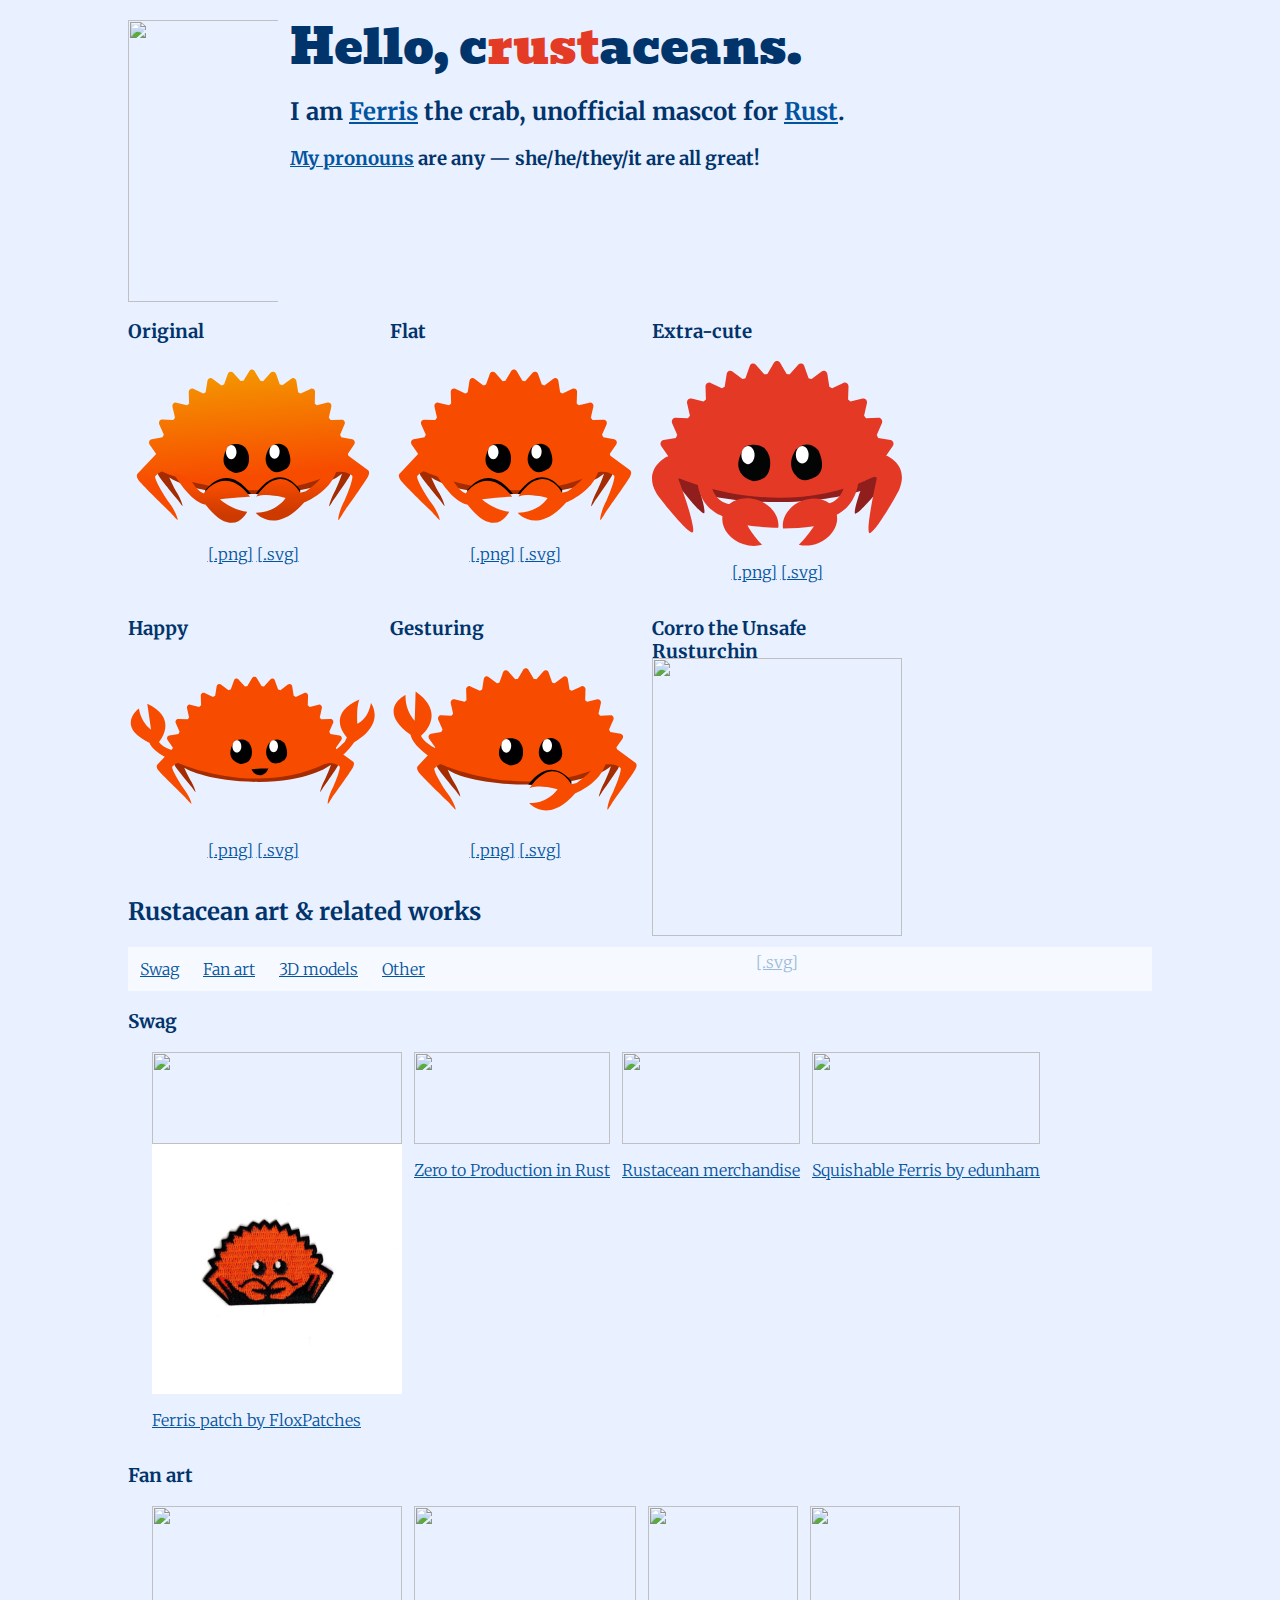
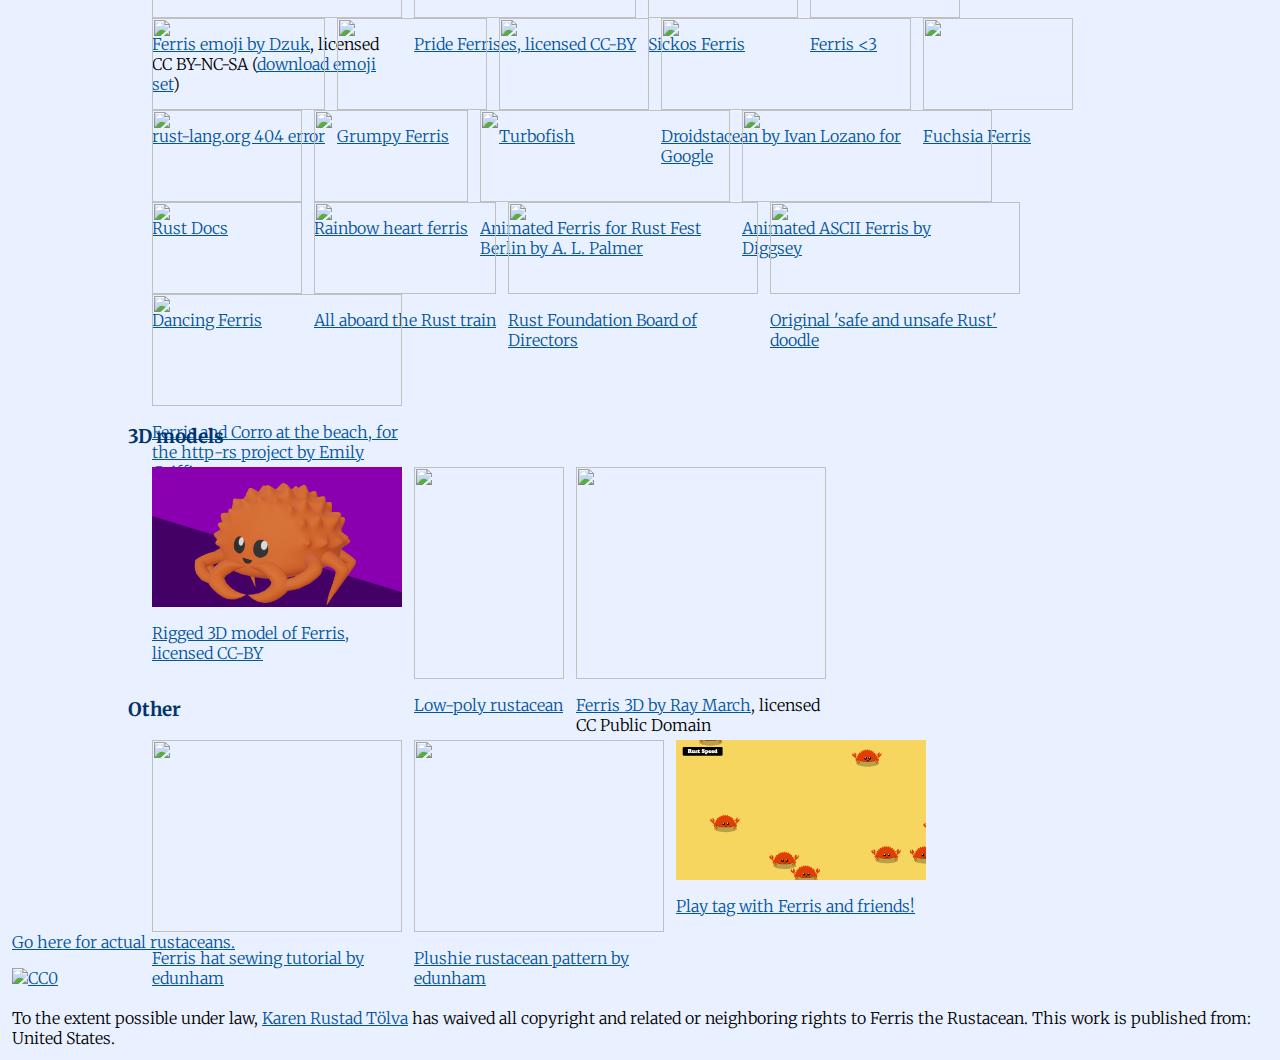
==== commit 7ac9f52c: "page style modifications" ====
--- a/site/index.html
+++ b/site/index.html
@@ -1,325 +1,376 @@
 <html>
-<head>
+  <head>
     <title>Rustacean.net: Home of Ferris the Crab</title>
-    <link href="//fonts.googleapis.com/css?family=Merriweather:700,300|Bevan" rel="stylesheet" type="text/css"/>
-    <link href="assets/style.css" rel="stylesheet" type="text/css"/>
+    <link
+      href="https://fonts.googleapis.com/css?family=Merriweather:700,300|Bevan"
+      rel="stylesheet"
+      type="text/css"
+    />
+    <link href="assets/style.css" rel="stylesheet" type="text/css" />
     <!-- Ferris favicon from the emoji designed by Dzuk, licensed CC BY‑NC‑SA -->
     <link rel="icon" type="image/png" href="./favicon.png" />
-</head>
-<body>
-<div class="container">
-    <div class="header">
-        <img src="assets/rustlogo.png">
+  </head>
+  <body>
+    <div class="container">
+      <div class="header">
+        <img src="assets/rustlogo.png" />
         <div class="introduction">
-            <h1>Hello, c<span>rust</span>aceans.</h1>
-            <h2>I am <a title="&quot;ferrous&quot;" href="//en.wikipedia.org/wiki/Ferrous" target="_blank">Ferris</a> the crab, unofficial mascot for <a href="//www.rust-lang.org/">Rust</a>.</h2>
-            <h3><a href="assets/ferris-pronouns.png" target="_blank">My pronouns</a> are any--she/he/they/it are all great!</h3>
+          <h1>Hello, c<span>rust</span>aceans.</h1>
+          <h2>
+            I am
+            <a
+              title='"ferrous"'
+              href="//en.wikipedia.org/wiki/Ferrous"
+              target="_blank"
+              >Ferris</a
+            >
+            the crab, unofficial mascot for
+            <a href="//www.rust-lang.org/">Rust</a>.
+          </h2>
+          <h3>
+            <a href="assets/ferris-pronouns.png" target="_blank">My pronouns</a>
+            are any &mdash; she/he/they/it are all great!
+          </h3>
         </div>
-    </div>
-    <div class="content">
+      </div>
+      <div class="content">
         <div class="crab-variants">
-            <div>
-                <h3>Original</h3>
-                <a href="assets/rustacean-orig-noshadow.svg">
-                    <img srcset="assets/rustacean-orig-noshadow.svg" src="assets/rustacean-orig-noshadow.png">
-                </a>
-                <p class="dl">
-                    <a href="assets/rustacean-orig-noshadow.png" download>[.png]</a>
-                    <a href="assets/rustacean-orig-noshadow.svg" download>[.svg]</a>
-                </p>
-            </div>
-            <div>
-                <h3>Flat</h3>
-                <a href="assets/rustacean-flat-noshadow.svg">
-                    <img srcset="assets/rustacean-flat-noshadow.svg" src="assets/rustacean-flat-noshadow.png">
-                </a>
-                <p class="dl">
-                    <a href="assets/rustacean-flat-noshadow.png" download>[.png]</a>
-                    <a href="assets/rustacean-flat-noshadow.svg" download>[.svg]</a>
-                </p>
-            </div>
-            <div>
-                <h3>Extra-cute</h3>
-                <a href="assets/cuddlyferris.svg">
-                    <img srcset="assets/cuddlyferris.svg" src="assets/cuddlyferris.png">
-                </a>
-                <p class="dl">
-                    <a href="assets/cuddlyferris.png" download>[.png]</a>
-                    <a href="assets/cuddlyferris.svg" download>[.svg]</a>
-                </p>
-            </div>
-            <div>
-                <h3>Happy</h3>
-                <a href="assets/rustacean-flat-happy.svg">
-                    <img srcset="assets/rustacean-flat-happy.svg" src="assets/rustacean-flat-happy.png">
-                </a>
-                <p class="dl">
-                    <a href="assets/rustacean-flat-happy.png" download>[.png]</a>
-                    <a href="assets/rustacean-flat-happy.svg" download>[.svg]</a>
-                </p>
-            </div>
-            <div>
-                <h3>Gesturing</h3>
-                <a href="assets/rustacean-flat-gesture.svg">
-                    <img srcset="assets/rustacean-flat-gesture.svg" src="assets/rustacean-flat-gesture.png">
-                </a>
-                <p class="dl">
-                    <a href="assets/rustacean-flat-gesture.png" download>[.png]</a>
-                    <a href="assets/rustacean-flat-gesture.svg" download>[.svg]</a>
-                </p>
-            </div>
-            <div>
-                <h3>Corro the Unsafe Rusturchin</h3>
-                <a href="assets/corro.svg">
-                    <img srcset="assets/corro.svg" src="assets/corro.png"/>
-                </a>
-                <p class="dl">
-                    <a href="assets/corro.svg" download>[.svg]</a>
-                </p>
-            </div>
-        </div>
-        <h2>Rustacean art &amp; related works</h2>
-        <div class="related-works-nav">
-            <a href="#swag">Swag</a>
-            <a href="#fanart">Fan art</a>
-            <a href="#3d">3D models</a>
-            <a href="#other">Other</a>
+          <div>
+            <h3>Original</h3>
+            <a href="assets/rustacean-orig-noshadow.svg">
+              <img
+                srcset="assets/rustacean-orig-noshadow.svg"
+                src="assets/rustacean-orig-noshadow.png"
+              />
+            </a>
+            <p class="dl">
+              <a href="assets/rustacean-orig-noshadow.png" download>[.png]</a>
+              <a href="assets/rustacean-orig-noshadow.svg" download>[.svg]</a>
+            </p>
+          </div>
+          <div>
+            <h3>Flat</h3>
+            <a href="assets/rustacean-flat-noshadow.svg">
+              <img
+                srcset="assets/rustacean-flat-noshadow.svg"
+                src="assets/rustacean-flat-noshadow.png"
+              />
+            </a>
+            <p class="dl">
+              <a href="assets/rustacean-flat-noshadow.png" download>[.png]</a>
+              <a href="assets/rustacean-flat-noshadow.svg" download>[.svg]</a>
+            </p>
+          </div>
+          <div>
+            <h3>Extra-cute</h3>
+            <a href="assets/cuddlyferris.svg">
+              <img
+                srcset="assets/cuddlyferris.svg"
+                src="assets/cuddlyferris.png"
+              />
+            </a>
+            <p class="dl">
+              <a href="assets/cuddlyferris.png" download>[.png]</a>
+              <a href="assets/cuddlyferris.svg" download>[.svg]</a>
+            </p>
+          </div>
+          <div>
+            <h3>Happy</h3>
+            <a href="assets/rustacean-flat-happy.svg">
+              <img
+                srcset="assets/rustacean-flat-happy.svg"
+                src="assets/rustacean-flat-happy.png"
+              />
+            </a>
+            <p class="dl">
+              <a href="assets/rustacean-flat-happy.png" download>[.png]</a>
+              <a href="assets/rustacean-flat-happy.svg" download>[.svg]</a>
+            </p>
+          </div>
+          <div>
+            <h3>Gesturing</h3>
+            <a href="assets/rustacean-flat-gesture.svg">
+              <img
+                srcset="assets/rustacean-flat-gesture.svg"
+                src="assets/rustacean-flat-gesture.png"
+              />
+            </a>
+            <p class="dl">
+              <a href="assets/rustacean-flat-gesture.png" download>[.png]</a>
+              <a href="assets/rustacean-flat-gesture.svg" download>[.svg]</a>
+            </p>
+          </div>
+          <div>
+            <h3>Corro the Unsafe Rusturchin</h3>
+            <a href="assets/corro.svg">
+                <img srcset="assets/corro.svg" src="assets/corro.png" />
+            </a>
+            <p class="dl">
+                <a href="assets/corro.svg" download>[.svg]</a>
+            </p>
+          </div>
         </div>
         <div class="related-works">
-            <h3 id="swag">Swag</h3>
-            <div class="crab-variants swag">
-                <div>
-                    <a href="//www.nostarch.com/Rust">
-                        <img src="more-crabby-things/cover-thumb.png"/>
-                        <p>The Rust Programming Language</p>
-                    </a>
+            <h2>Rustacean art &amp; related works</h2>
+            <div class="related-works-nav">
+                <a href="#swag">Swag</a>
+                <a href="#fanart">Fan art</a>
+                <a href="#3d">3D models</a>
+                <a href="#other">Other</a>
+            </div>
+            <div class="related-works-items">
+                <h3 id="swag">Swag</h3>
+                <div class="crab-variants swag">
+                    <div>
+                        <a href="//www.nostarch.com/Rust">
+                            <img src="more-crabby-things/cover-thumb.png"/>
+                            <p>The Rust Programming Language</p>
+                        </a>
+                    </div>
+                    <div>
+                        <a href="//www.zero2prod.com/">
+                            <img src="more-crabby-things/gothferris.png"/>
+                            <p>Zero to Production in Rust</p>
+                        </a>
+                    </div>
+                    <div>
+                        <a href="//rustaceans.creator-spring.com">
+                            <img src="more-crabby-things/rustacean-shirt.png"/>
+                        </a>
+                        <p>
+                            <a href="//rustaceans.creator-spring.com">Rustacean merchandise</a>
+                        </p>
+                    </div>
+                    <div>
+                        <a href="//devswag.com/products/rust-ferris">
+                            <img src="more-crabby-things/squishable-ferris.jpg"/>
+                            <p>Squishable Ferris by edunham</p>
+                        </a>
+                    </div>
+                    <div>
+                        <a href="https://www.etsy.com/listing/673614787/programming-program-computer-related">
+                            <img src="more-crabby-things/ferris-patch.jpg"/>
+                            <p>Ferris patch by FloxPatches</p>
+                        </a>
+                    </div>
                 </div>
-                <div>
-                    <a href="//www.zero2prod.com/">
-                        <img src="more-crabby-things/gothferris.png"/>
-                        <p>Zero to Production in Rust</p>
-                    </a>
+                <h3 id="fanart">Fan art</h3>
+                <div class="crab-variants art">
+                    <div>
+                        <a href="more-crabby-things/emoji-dzuk.zip">
+                            <img src="more-crabby-things/emoji-dzuk-thumb.png"/>
+                        </a>
+                        <p>
+                            <a href="https://weirder.earth/@dzuk/102711286545743862">Ferris emoji by Dzuk</a>, licensed CC BY-NC-SA
+                            (<a href="more-crabby-things/emoji-dzuk.zip">download emoji set</a>)
+                        </p>
+                    </div>
+                    <div>
+                        <a href="//wandering.shop/@aldeka/109301213924142002">
+                            <img src="more-crabby-things/pride/pride-trans-thumb.png"/>
+                            <p>Pride Ferrises, licensed CC-BY</p>
+                        </a>
+                    </div>
+                    <div>
+                        <a href="//wandering.shop/@aldeka/109301312206987137">
+                            <img src="more-crabby-things/sickos-ferris-thumb.jpeg"/>
+                            <p>Sickos Ferris</p>
+                        </a>
+                    </div>
+                    <div>
+                        <a href="//wandering.shop/@aldeka/109301243634789356">
+                            <img src="more-crabby-things/ferris-love-thumb.jpg"/>
+                            <p>Ferris <3</p>
+                        </a>
+                    </div>
+                    <div>
+                        <a href="//www.rust-lang.org/logos/error.png">
+                            <img src="more-crabby-things/rustacean-error.png"/>
+                            <p>rust-lang.org 404 error</p>
+                        </a>
+                    </div>
+                    <div>
+                        <a href="//wandering.shop/@aldeka/109301305559415502">
+                            <img src="more-crabby-things/grumpy-ferris-thumb.jpeg"/>
+                            <p>Grumpy Ferris</p>
+                        </a>
+                    </div>
+                    <div>
+                        <a href="//wandering.shop/@aldeka/109301239923062391">
+                            <img src="more-crabby-things/turbofish-thumb.jpeg"/>
+                            <p>Turbofish</p>
+                        </a>
+                    </div>
+                    <div>
+                        <a href="//opensource.googleblog.com/2021/02/google-joins-rust-foundation.html">
+                            <img src="more-crabby-things/droidstacean-flat-happy_green.png" />
+                            <p>Droidstacean by Ivan Lozano for Google</p>
+                        </a>
+                    </div>
+                    <div>
+                        <a href="more-crabby-things/ferris-fuchsia.png">
+                            <img src="more-crabby-things/ferris-fuchsia-thumb.png"/>
+                            <p>Fuchsia Ferris</p>
+                        </a>
+                    </div>
+                    <div>
+                        <a href="more-crabby-things/rustdocs.png">
+                            <img src="more-crabby-things/rustdocs-thumb.png"/>
+                            <p>Rust Docs</p>
+                        </a>
+                    </div>
+                    <div>
+                        <a href="//wandering.shop/@aldeka/109301231623606279">
+                            <img src="more-crabby-things/ferris-rainbow.jpeg"/>
+                            <p>Rainbow heart ferris</p>
+                        </a>
+                    </div>
+                    <div>
+                        <a href="//www.behance.net/gallery/42774743/Rustacean">
+                            <img src="more-crabby-things/animated-ferris.gif"/>
+                            <p>Animated Ferris for Rust Fest Berlin by A. L. Palmer</p>
+                        </a>
+                    </div>
+                    <div>
+                        <a href="//jsfiddle.net/Diggsey/3pdgh52r/embedded/result/">
+                            <img src="more-crabby-things/ascii-ferris.png"/>
+                            <p>Animated ASCII Ferris by Diggsey</p>
+                        </a>
+                    </div>
+                    <div>
+                        <a href="more-crabby-things/dancing-ferris.gif">
+                            <img src="more-crabby-things/dancing-ferris.gif"/>
+                            <p>Dancing Ferris</p>
+                        </a>
+                    </div>
+                    <div>
+                        <a href="more-crabby-things/2015.png">
+                            <img src="more-crabby-things/2015-thumb.png"/>
+                            <p>All aboard the Rust train</p>
+                        </a>
+                    </div>
+                    <div>
+                        <a href="//foundation.rust-lang.org/board/">
+                            <img src="more-crabby-things/boardofdirectors-thumb.png"/>
+                            <p>Rust Foundation Board of Directors</p>
+                        </a>
+                    </div>
+                    <div>
+                        <a href="//wandering.shop/@aldeka/109301260968629987">
+                            <img src="more-crabby-things/safeandunsafe.svg"/>
+                            <p>Original 'safe and unsafe Rust' doodle</p>
+                        </a>
+                    </div>
+                    <!-- <div>
+                        <a href="more-crabby-things/owoferris.svg">
+                            <img src="more-crabby-things/owoferris.svg" alt="Ferris the Rustacean stares with wide, watering eyes and presses his claws together, pleadingly."/>
+                            <p>OwO Ferris</p>
+                        </a>
+                    </div> -->
+                    <div>
+                        <a href="https://twitter.com/_httprs/status/1394248700424302600">
+                            <img src="more-crabby-things\ferris-and-corro-at-the-beach-thumb.jpg" />
+                            <p>Ferris and Corro at the beach, for the http-rs project by Emily Griffin</p>
+                        </a>
+                    </div>
+
+
+                    <!--
+                        Adding a pull request for a new piece of fan art? Use this HTML template:
+
+                        <div>
+                            <a href="https://blah.com/link/to/canonical/source">
+                                <img src="more-crabby-things/my-awesome-ferris.png"/>
+                                <p>Short description with creator's name or handle</p>
+                            </a>
+                        </div>
+
+                        and add the art preview image to the `more-crabby-things` folder. Please
+                        make your image a reasonable size.
+                    -->
                 </div>
-                <div>
-                    <a href="//rustaceans.creator-spring.com">
-                        <img src="more-crabby-things/rustacean-shirt.png"/>
-                    </a>
-                    <p>
-                        <a href="//rustaceans.creator-spring.com">Rustacean merchandise</a>
-                    </p>
+                <h3 id="3d">3D models</h3>
+                <div class="crab-variants three-dee">
+                    <div>
+                        <a href="more-crabby-things/ferris_3d_model.blend">
+                            <img src="more-crabby-things/ferris_3d_model_thumbnail.png" />
+                            <p>Rigged 3D model of Ferris, licensed CC-BY</p>
+                        </a>
+                    </div>
+                    <div>
+                        <a href="more-crabby-things/low-poly-rustacean-3d/">
+                            <img src="more-crabby-things/low-poly-rustacean-3d/rustacean-3d.png" />
+                            <p>Low-poly rustacean</p>
+                        </a>
+                    </div>
+                    <div>
+                        <a href="//https://github.com/RayMarch/ferris3d">
+                            <img src="more-crabby-things/ferris3d.jpeg" />
+                        </a>
+                        <p><a href="//twitter.com/ray__march/status/1523717266730151936">Ferris 3D by Ray March</a>, licensed CC Public Domain</p>
+                    </div>
                 </div>
-                <div>
-                    <a href="//devswag.com/products/rust-ferris">
-                        <img src="more-crabby-things/squishable-ferris.jpg"/>
-                        <p>Squishable Ferris by edunham</p>
-                    </a>
-                </div>
-                <div>
-                    <a href="https://www.etsy.com/listing/673614787/programming-program-computer-related">
-                        <img src="more-crabby-things/ferris-patch.jpg"/>
-                        <p>Ferris patch by FloxPatches</p>
-                    </a>
+                <h3 id="other">Other</h3>
+                <div class="crab-variants sewing">
+                    <div>
+                        <a href="//edunham.net/2019/04/06/rustacean_hat_pattern.html#more">
+                            <img src="more-crabby-things/crab-hat.png"/>
+                            <p>Ferris hat sewing tutorial by edunham</p>
+                        </a>
+                    </div>
+                    <div>
+                        <a href="//edunham.net/2016/04/11/plushie_rustacean_pattern.html">
+                            <img src="more-crabby-things/ferris-on-pattern.jpg"/>
+                            <p>Plushie rustacean pattern by edunham</p>
+                        </a>
+                    </div>
+                    <div>
+                        <a href="//aaronerhardt.gitlab.io/crab-tag">
+                            <img src="more-crabby-things/crab-tag.gif"/>
+                            <p>Play tag with Ferris and friends!</p>
+                        </a>
+                    </div>
                 </div>
             </div>
-            <h3 id="fanart">Fan art</h3>
-            <div class="crab-variants art">
-                <div>
-                    <a href="more-crabby-things/emoji-dzuk.zip">
-                        <img src="more-crabby-things/emoji-dzuk-thumb.png"/>
-                    </a>
-                    <p>
-                        <a href="https://weirder.earth/@dzuk/102711286545743862">Ferris emoji by Dzuk</a>, licensed CC BY-NC-SA
-                        (<a href="more-crabby-things/emoji-dzuk.zip">download emoji set</a>)
-                    </p>
-                </div>
-                <div>
-                    <a href="//wandering.shop/@aldeka/109301213924142002">
-                        <img src="more-crabby-things/pride/pride-trans-thumb.png"/>
-                        <p>Pride Ferrises, licensed CC-BY</p>
-                    </a>
-                </div>
-                <div>
-                    <a href="//wandering.shop/@aldeka/109301312206987137">
-                        <img src="more-crabby-things/sickos-ferris-thumb.jpeg"/>
-                        <p>Sickos Ferris</p>
-                    </a>
-                </div>
-                <div>
-                    <a href="//wandering.shop/@aldeka/109301243634789356">
-                        <img src="more-crabby-things/ferris-love-thumb.jpg"/>
-                        <p>Ferris <3</p>
-                    </a>
-                </div>
-                <div>
-                    <a href="//www.rust-lang.org/logos/error.png">
-                        <img src="more-crabby-things/rustacean-error.png"/>
-                        <p>rust-lang.org 404 error</p>
-                    </a>
-                </div>
-                <div>
-                    <a href="//wandering.shop/@aldeka/109301305559415502">
-                        <img src="more-crabby-things/grumpy-ferris-thumb.jpeg"/>
-                        <p>Grumpy Ferris</p>
-                    </a>
-                </div>
-                <div>
-                    <a href="//wandering.shop/@aldeka/109301239923062391">
-                        <img src="more-crabby-things/turbofish-thumb.jpeg"/>
-                        <p>Turbofish</p>
-                    </a>
-                </div>
-                <div>
-                    <a href="//opensource.googleblog.com/2021/02/google-joins-rust-foundation.html">
-                        <img src="more-crabby-things/droidstacean-flat-happy_green.png" />
-                        <p>Droidstacean by Ivan Lozano for Google</p>
-                    </a>
-                </div>
-                <div>
-                    <a href="more-crabby-things/ferris-fuchsia.png">
-                        <img src="more-crabby-things/ferris-fuchsia-thumb.png"/>
-                        <p>Fuchsia Ferris</p>
-                    </a>
-                </div>
-                <div>
-                    <a href="more-crabby-things/rustdocs.png">
-                        <img src="more-crabby-things/rustdocs-thumb.png"/>
-                        <p>Rust Docs</p>
-                    </a>
-                </div>
-                <div>
-                    <a href="//wandering.shop/@aldeka/109301231623606279">
-                        <img src="more-crabby-things/ferris-rainbow.jpeg"/>
-                        <p>Rainbow heart ferris</p>
-                    </a>
-                </div>
-                <div>
-                    <a href="//www.behance.net/gallery/42774743/Rustacean">
-                        <img src="more-crabby-things/animated-ferris.gif"/>
-                        <p>Animated Ferris for Rust Fest Berlin by A. L. Palmer</p>
-                    </a>
-                </div>
-                <div>
-                    <a href="//jsfiddle.net/Diggsey/3pdgh52r/embedded/result/">
-                        <img src="more-crabby-things/ascii-ferris.png"/>
-                        <p>Animated ASCII Ferris by Diggsey</p>
-                    </a>
-                </div>
-                <div>
-                    <a href="more-crabby-things/dancing-ferris.gif">
-                        <img src="more-crabby-things/dancing-ferris.gif"/>
-                        <p>Dancing Ferris</p>
-                    </a>
-                </div>
-                <div>
-                    <a href="more-crabby-things/2015.png">
-                        <img src="more-crabby-things/2015-thumb.png"/>
-                        <p>All aboard the Rust train</p>
-                    </a>
-                </div>
-                <div>
-                    <a href="//foundation.rust-lang.org/board/">
-                        <img src="more-crabby-things/boardofdirectors-thumb.png"/>
-                        <p>Rust Foundation Board of Directors</p>
-                    </a>
-                </div>
-                <div>
-                    <a href="//wandering.shop/@aldeka/109301260968629987">
-                        <img src="more-crabby-things/safeandunsafe.svg"/>
-                        <p>Original 'safe and unsafe Rust' doodle</p>
-                    </a>
-                </div>
-                <!-- <div>
-                    <a href="more-crabby-things/owoferris.svg">
-                        <img src="more-crabby-things/owoferris.svg" alt="Ferris the Rustacean stares with wide, watering eyes and presses his claws together, pleadingly."/>
-                        <p>OwO Ferris</p>
-                    </a>
-                </div> -->
-                <div>
-                    <a href="https://twitter.com/_httprs/status/1394248700424302600">
-                        <img src="more-crabby-things\ferris-and-corro-at-the-beach-thumb.jpg" />
-                        <p>Ferris and Corro at the beach, for the http-rs project by Emily Griffin</p>
-                    </a>
-                </div>
-
-
-                <!--
-                    Adding a pull request for a new piece of fan art? Use this HTML template:
-
-                    <div>
-                        <a href="https://blah.com/link/to/canonical/source">
-                            <img src="more-crabby-things/my-awesome-ferris.png"/>
-                            <p>Short description with creator's name or handle</p>
-                        </a>
-                    </div>
-
-                    and add the art preview image to the `more-crabby-things` folder. Please
-                    make your image a reasonable size.
-                -->
-            </div>
-            <h3 id="3d">3D models</h3>
-            <div class="crab-variants three-dee">
-                <div>
-                    <a href="more-crabby-things/ferris_3d_model.blend">
-                        <img src="more-crabby-things/ferris_3d_model_thumbnail.png" />
-                        <p>Rigged 3D model of Ferris, licensed CC-BY</p>
-                    </a>
-                </div>
-                <div>
-                    <a href="more-crabby-things/low-poly-rustacean-3d/">
-                        <img src="more-crabby-things/low-poly-rustacean-3d/rustacean-3d.png" />
-                        <p>Low-poly rustacean</p>
-                    </a>
-                </div>
-                <div>
-                    <a href="//https://github.com/RayMarch/ferris3d">
-                        <img src="more-crabby-things/ferris3d.jpeg" />
-                    </a>
-                    <p><a href="//twitter.com/ray__march/status/1523717266730151936">Ferris 3D by Ray March</a>, licensed CC Public Domain</p>
-                </div>
-            </div>
-            <h3 id="other">Other</h3>
-            <div class="crab-variants sewing">
-                <div>
-                    <a href="//edunham.net/2019/04/06/rustacean_hat_pattern.html#more">
-                        <img src="more-crabby-things/crab-hat.png"/>
-                        <p>Ferris hat sewing tutorial by edunham</p>
-                    </a>
-                </div>
-                <div>
-                    <a href="//edunham.net/2016/04/11/plushie_rustacean_pattern.html">
-                        <img src="more-crabby-things/ferris-on-pattern.jpg"/>
-                        <p>Plushie rustacean pattern by edunham</p>
-                    </a>
-                </div>
-                <div>
-                    <a href="//aaronerhardt.gitlab.io/crab-tag">
-                        <img src="more-crabby-things/crab-tag.gif"/>
-                        <p>Play tag with Ferris and friends!</p>
-                    </a>
-                </div>
-            </div>
+          </div>
         </div>
-    </div>
-
-    <a href="//www.rustaceans.org/">Go here for actual rustaceans.</a>
-
-    <div class="license">
-        <p xmlns:dct="//purl.org/dc/terms/" xmlns:vcard="//www.w3.org/2001/vcard-rdf/3.0#">
-          <a rel="license"
-             href="//creativecommons.org/publicdomain/zero/1.0/">
-            <img src="//i.creativecommons.org/p/zero/1.0/88x31.png" style="border-style: none;" alt="CC0" />
+      </div>
+
+      <a href="//www.rustaceans.org/">Go here for actual rustaceans.</a>
+
+      <div class="license">
+        <p
+          xmlns:dct="https://purl.org/dc/terms/"
+          xmlns:vcard="https://www.w3.org/2001/vcard-rdf/3.0#"
+        >
+          <a
+            rel="license"
+            href="https://creativecommons.org/publicdomain/zero/1.0/"
+          >
+            <img
+              src="https://i.creativecommons.org/p/zero/1.0/88x31.png"
+              style="border-style: none"
+              alt="CC0"
+            />
           </a>
           <br />
           To the extent possible under law,
-          <a rel="dct:publisher"
-             href="//rustacean.net">
-            <span property="dct:title">Karen Rustad T&ouml;lva</span></a>
+          <a rel="dct:publisher" href="https://rustacean.net">
+            <span property="dct:title">Karen Rustad T&ouml;lva</span></a
+          >
           has waived all copyright and related or neighboring rights to
-          <span property="dct:title">Ferris the Rustacean</span>.
-        This work is published from:
-        <span property="vcard:Country" datatype="dct:ISO3166"
-              content="US" about="rustacean.net">
-          United States</span>.
+          <span property="dct:title">Ferris the Rustacean</span>. This work is
+          published from:
+          <span
+            property="vcard:Country"
+            datatype="dct:ISO3166"
+            content="US"
+            about="rustacean.net"
+          >
+            United States</span
+          >.
         </p>
+      </div>
     </div>
-</div>
+  </body>
+</html>
--- a/site/assets/style.css
+++ b/site/assets/style.css
@@ -1,111 +1,157 @@
 body {
-    font-family: 'Merriweather', serif;
-    font-weight: 300;
-    background: #e9f0ff;
-    color: black;
-    margin: 0;
-    padding: 12px;
+  font-family: "Merriweather", serif;
+  font-weight: 300;
+  background: #e9f0ff;
+  color: black;
+  margin: 0;
+  padding: 12px;
 }
 
 .container {
-    margin: 0 auto;
-    min-width: 320px;
-    max-width: 80vw;
-    display: flex;
-    flex-direction: column;
+  margin: 0 auto;
+  min-width: 470px;
+  max-width: 80vw;
+  display: flex;
+  flex-direction: column;
 }
 
 img {
-    width: 100%;
+  width: 100%;
 }
 .license img {
-    width: auto;
+  width: auto;
 }
 
 .header {
-    display: flex;
-    flex-direction: row;
-    align-items: flex-start;
+  display: flex;
+  flex-direction: row;
+  align-items: flex-start;
 }
-.header img { flex: 0 0 auto; min-width: 80px; width: 22vw; max-width: 120px; margin-right: 12px; }
-.header .introduction { flex: 1 1 auto; max-width: calc(100% - 80px);}
-.header h1, .header h2 { word-wrap: break-word; }
+.header img {
+  flex: 0 1 auto;
+  min-width: 72px;
+  width: 22vw;
+  max-width: 150px;
+  margin-right: 12px;
+  margin-top: 0.5rem;
+}
+.header .introduction {
+  flex: 1 1 auto;
+  max-width: calc(100% - 80px);
+}
+.header h1,
+.header h2 {
+  word-wrap: break-word;
+}
+.header h1 {
+  line-height: 3rem;
+}
+.header img {
+  flex: 0 1 auto;
+  min-width: 72px;
+  width: 22vw;
+  max-width: 150px;
+  margin-right: 12px;
+  margin-top: 0.5rem;
+}
+.header .introduction {
+  flex: 1 1 auto;
+  max-width: calc(100% - 80px);
+}
+.header h1,
+.header h2 {
+  word-wrap: break-word;
+}
+.header h1 {
+  line-height: 3rem;
+}
 
 .content {
-    display: flex;
-    flex-direction: column;
-    max-width: 1000px;
-    margin: 0 auto;
+  display: flex;
+  flex-direction: column;
 }
 
 .content .crab-variants {
-    display: flex;
-    flex-direction: row;
-    flex-wrap: wrap;
+  display: flex;
+  flex-direction: row;
+  flex-wrap: wrap;
 }
 
 .content .crab-variants > div {
-    flex: 0 0 auto;
-    min-width: 150px;
-    width: 23%;
-    margin-right: 12px;
+  flex: 0 1 auto;
+  min-width: 150px;
+  max-width: 250px;
+  margin-right: 12px;
 }
 
 .crab-variants h3 {
-    height: 1.2em;
+  height: 1.2em;
 }
 
 .related-works-nav {
-    display: flex;
-    background: rgba(255, 255, 255, 0.6);
-    margin-bottom: 8px;
+  display: flex;
+  background: rgba(255, 255, 255, 0.6);
+  margin-bottom: 8px;
+  width: 100%;
 }
 
 .related-works-nav a {
-    display: block;
-    padding: 12px;
+  display: block;
+  padding: 12px;
 }
 
 .related-works-nav a:hover {
-    background: white;
+  background: white;
 }
 
-.related-works .crab-variants {
-    margin-left: 24px;
+.related-works-items .crab-variants {
+  margin-left: 24px;
 }
 
-h2, h3 {
-    color: #01346B;
+h2,
+h3 {
+  color: #01346b;
 }
 h1 {
-    font-family: 'Bevan', 'Rockwell Extra Bold', 'Merriweather', Bodoni, Baskerville, serif;
-    font-weight: 400;
-    color: #01346B; /* #02549E; */
-    font-size: 3em;
-    margin-top: .25em;
-    margin-bottom: .5em;
+  font-family: "Bevan", "Rockwell Extra Bold", "Merriweather", Bodoni,
+    Baskerville, serif;
+  font-weight: 400;
+  color: #01346b; /* #02549E; */
+  font-size: 3em;
+  margin-top: 0.25em;
+  margin-bottom: 0.5em;
 }
 
 h1 span {
-    color: #e33b26;
+  color: #e33b26;
 }
 
 .dl {
-    text-align: center;
+  text-align: center;
 }
 
-.content h2, h3, h4 {
-    font-weight: 700;
+.content h2,
+h3,
+h4 {
+  font-weight: 700;
 }
 a {
-    color: #02549E;
-    text-decoration: underline;
+  color: #02549e;
+  text-decoration: underline;
 }
 
 a:hover {
-    color: #01346B;
+  color: #01346b;
+}
+
+.license {
+  margin-top: 12px;
+}
+
+.license {
+  margin-top: 12px;
 }
 
 .license a[rel="license"] {
-    display: block;
+  display: block;
 }
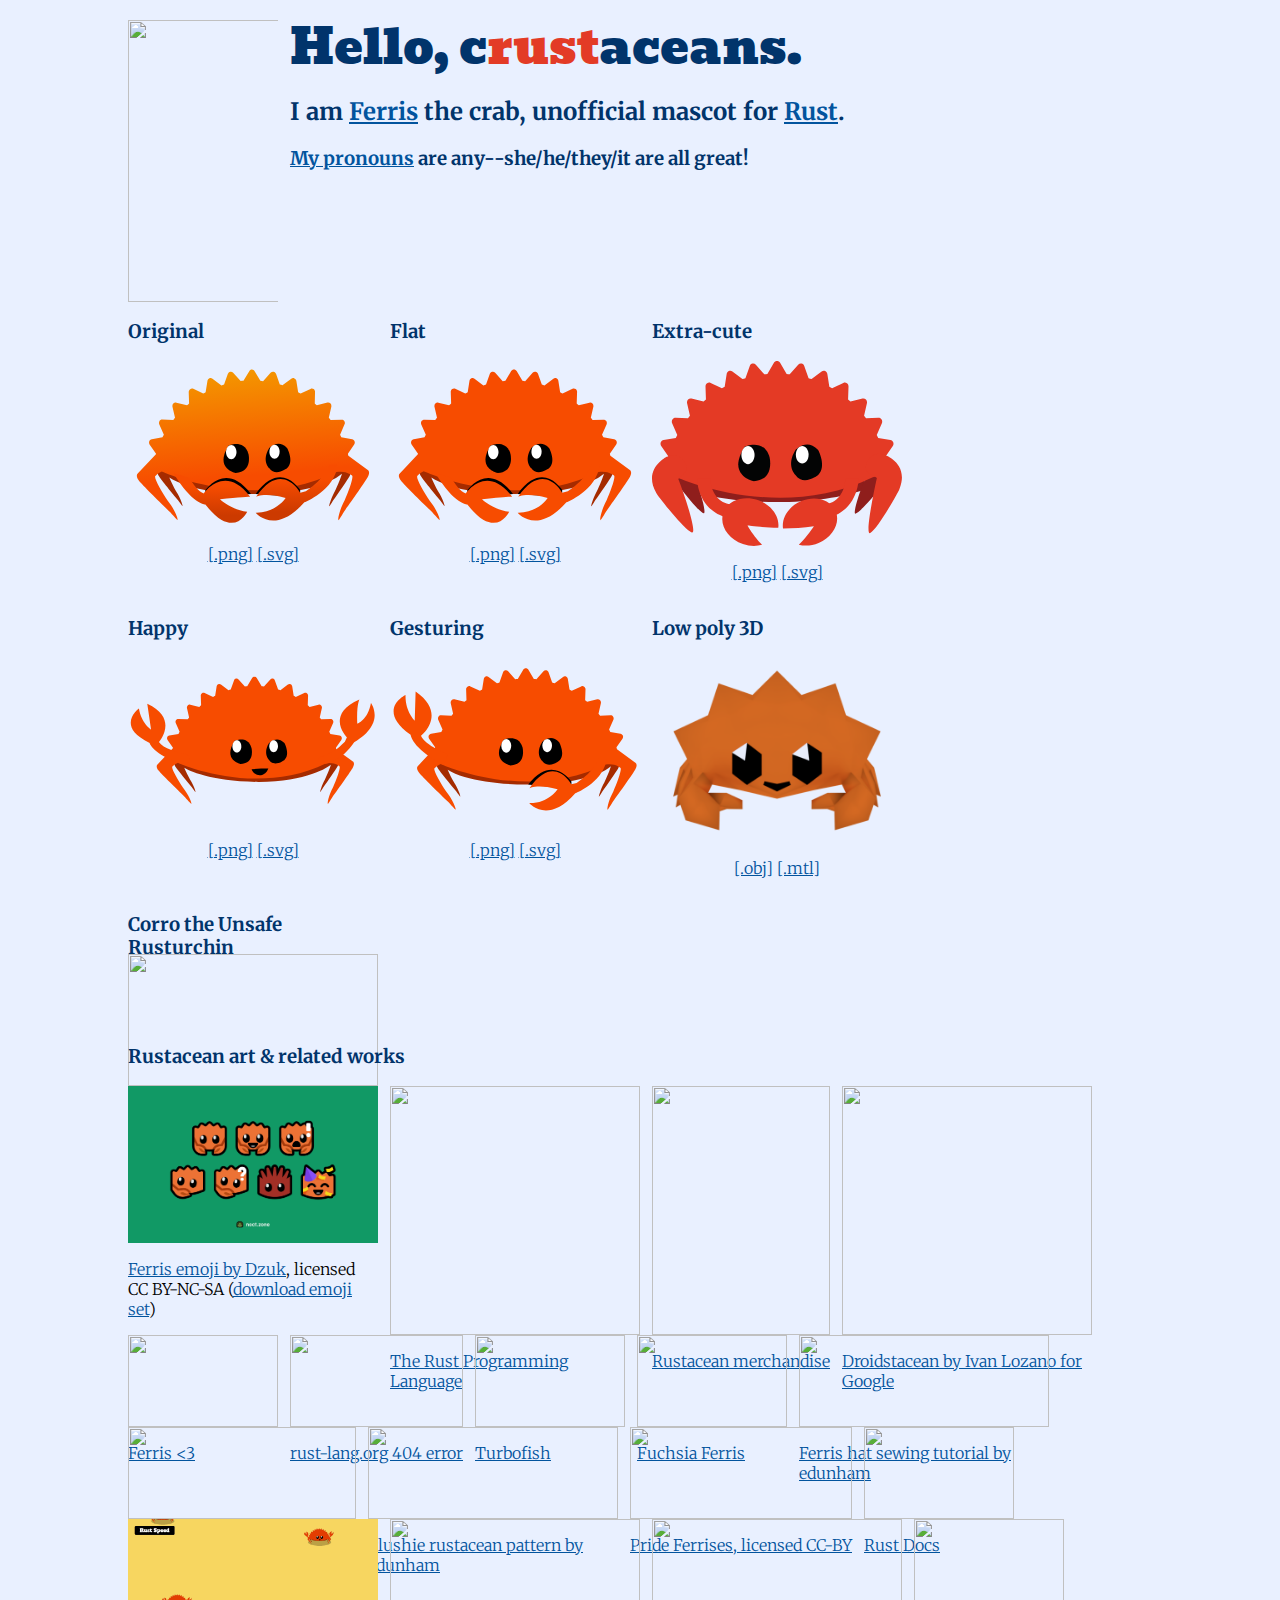
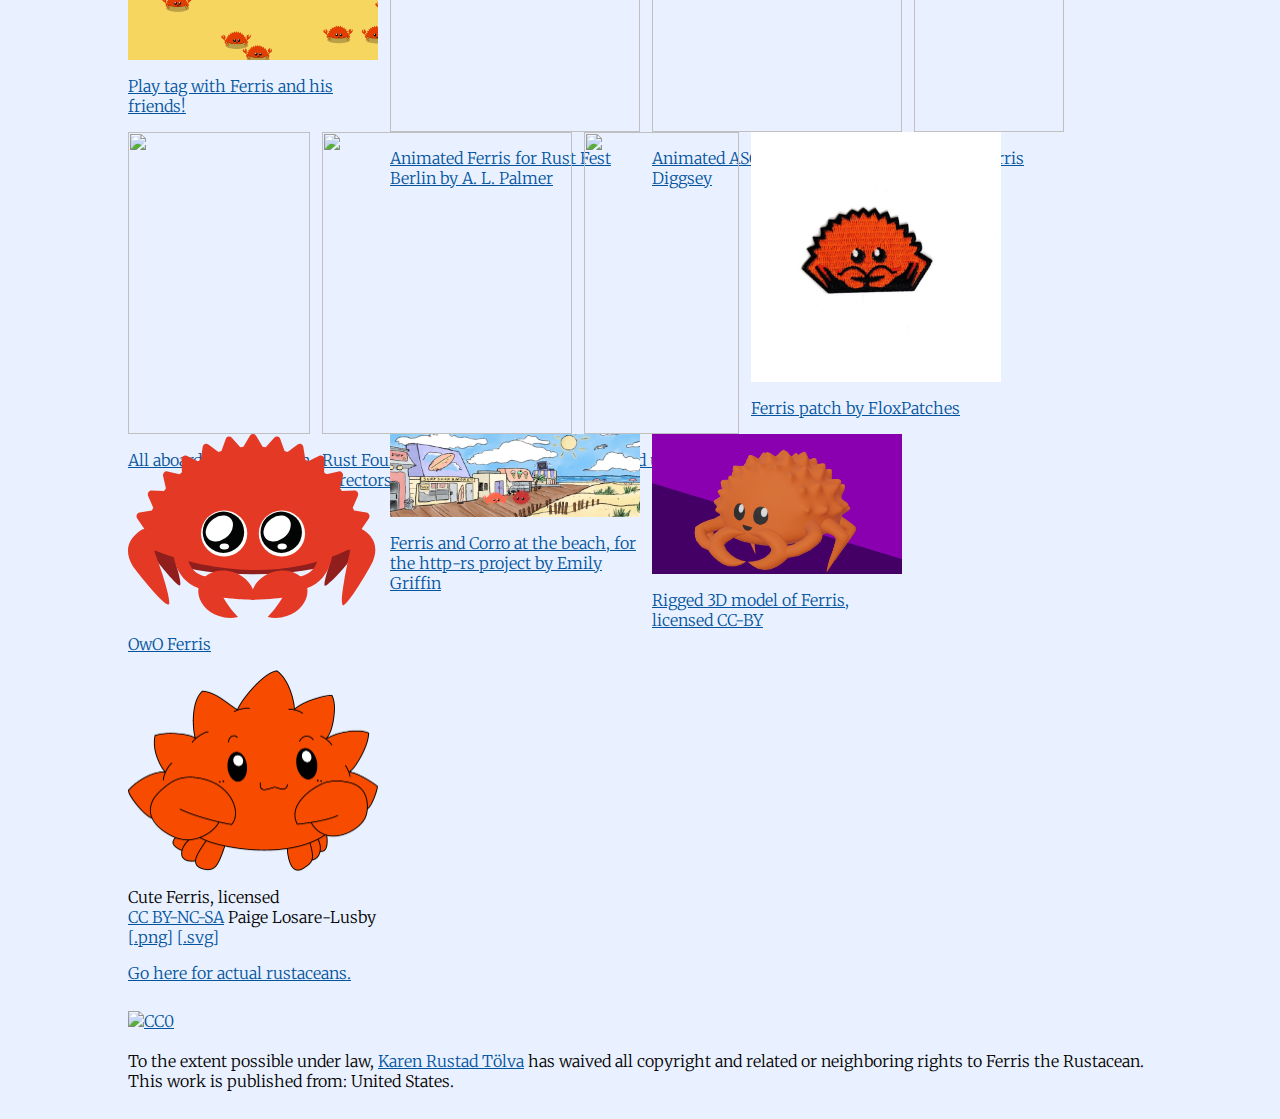
==== commit e43049ab: "Add graphic from Paige Losare-Lusby" ====
--- a/site/index.html
+++ b/site/index.html
@@ -1,376 +1,290 @@
 <html>
-  <head>
+<head>
     <title>Rustacean.net: Home of Ferris the Crab</title>
-    <link
-      href="https://fonts.googleapis.com/css?family=Merriweather:700,300|Bevan"
-      rel="stylesheet"
-      type="text/css"
-    />
-    <link href="assets/style.css" rel="stylesheet" type="text/css" />
+    <link href="//fonts.googleapis.com/css?family=Merriweather:700,300|Bevan" rel="stylesheet" type="text/css"/>
+    <link href="assets/style.css" rel="stylesheet" type="text/css"/>
     <!-- Ferris favicon from the emoji designed by Dzuk, licensed CC BY‑NC‑SA -->
     <link rel="icon" type="image/png" href="./favicon.png" />
-  </head>
-  <body>
-    <div class="container">
-      <div class="header">
-        <img src="assets/rustlogo.png" />
+</head>
+<body>
+<div class="container">
+    <div class="header">
+        <img src="assets/rustlogo.png">
         <div class="introduction">
-          <h1>Hello, c<span>rust</span>aceans.</h1>
-          <h2>
-            I am
-            <a
-              title='"ferrous"'
-              href="//en.wikipedia.org/wiki/Ferrous"
-              target="_blank"
-              >Ferris</a
-            >
-            the crab, unofficial mascot for
-            <a href="//www.rust-lang.org/">Rust</a>.
-          </h2>
-          <h3>
-            <a href="assets/ferris-pronouns.png" target="_blank">My pronouns</a>
-            are any &mdash; she/he/they/it are all great!
-          </h3>
+            <h1>Hello, c<span>rust</span>aceans.</h1>
+            <h2>I am <a title="&quot;ferrous&quot;" href="//en.wikipedia.org/wiki/Ferrous" target="_blank">Ferris</a> the crab, unofficial mascot for <a href="//www.rust-lang.org/">Rust</a>.</h2>
+            <h3><a href="//twitter.com/whoisaldeka/status/1165147320964415489" target="_blank">My pronouns</a> are any--she/he/they/it are all great!</h3>
         </div>
-      </div>
-      <div class="content">
+    </div>
+    <div class="content">
         <div class="crab-variants">
-          <div>
-            <h3>Original</h3>
-            <a href="assets/rustacean-orig-noshadow.svg">
-              <img
-                srcset="assets/rustacean-orig-noshadow.svg"
-                src="assets/rustacean-orig-noshadow.png"
-              />
-            </a>
-            <p class="dl">
-              <a href="assets/rustacean-orig-noshadow.png" download>[.png]</a>
-              <a href="assets/rustacean-orig-noshadow.svg" download>[.svg]</a>
-            </p>
-          </div>
-          <div>
-            <h3>Flat</h3>
-            <a href="assets/rustacean-flat-noshadow.svg">
-              <img
-                srcset="assets/rustacean-flat-noshadow.svg"
-                src="assets/rustacean-flat-noshadow.png"
-              />
-            </a>
-            <p class="dl">
-              <a href="assets/rustacean-flat-noshadow.png" download>[.png]</a>
-              <a href="assets/rustacean-flat-noshadow.svg" download>[.svg]</a>
-            </p>
-          </div>
-          <div>
-            <h3>Extra-cute</h3>
-            <a href="assets/cuddlyferris.svg">
-              <img
-                srcset="assets/cuddlyferris.svg"
-                src="assets/cuddlyferris.png"
-              />
-            </a>
-            <p class="dl">
-              <a href="assets/cuddlyferris.png" download>[.png]</a>
-              <a href="assets/cuddlyferris.svg" download>[.svg]</a>
-            </p>
-          </div>
-          <div>
-            <h3>Happy</h3>
-            <a href="assets/rustacean-flat-happy.svg">
-              <img
-                srcset="assets/rustacean-flat-happy.svg"
-                src="assets/rustacean-flat-happy.png"
-              />
-            </a>
-            <p class="dl">
-              <a href="assets/rustacean-flat-happy.png" download>[.png]</a>
-              <a href="assets/rustacean-flat-happy.svg" download>[.svg]</a>
-            </p>
-          </div>
-          <div>
-            <h3>Gesturing</h3>
-            <a href="assets/rustacean-flat-gesture.svg">
-              <img
-                srcset="assets/rustacean-flat-gesture.svg"
-                src="assets/rustacean-flat-gesture.png"
-              />
-            </a>
-            <p class="dl">
-              <a href="assets/rustacean-flat-gesture.png" download>[.png]</a>
-              <a href="assets/rustacean-flat-gesture.svg" download>[.svg]</a>
-            </p>
-          </div>
-          <div>
-            <h3>Corro the Unsafe Rusturchin</h3>
-            <a href="assets/corro.svg">
-                <img srcset="assets/corro.svg" src="assets/corro.png" />
-            </a>
-            <p class="dl">
-                <a href="assets/corro.svg" download>[.svg]</a>
-            </p>
-          </div>
+            <div>
+                <h3>Original</h3>
+                <a href="assets/rustacean-orig-noshadow.svg">
+                    <img srcset="assets/rustacean-orig-noshadow.svg" src="assets/rustacean-orig-noshadow.png">
+                </a>
+                <p class="dl">
+                    <a href="assets/rustacean-orig-noshadow.png" download>[.png]</a>
+                    <a href="assets/rustacean-orig-noshadow.svg" download>[.svg]</a>
+                </p>
+            </div>
+            <div>
+                <h3>Flat</h3>
+                <a href="assets/rustacean-flat-noshadow.svg">
+                    <img srcset="assets/rustacean-flat-noshadow.svg" src="assets/rustacean-flat-noshadow.png">
+                </a>
+                <p class="dl">
+                    <a href="assets/rustacean-flat-noshadow.png" download>[.png]</a>
+                    <a href="assets/rustacean-flat-noshadow.svg" download>[.svg]</a>
+                </p>
+            </div>
+            <div>
+                <h3>Extra-cute</h3>
+                <a href="assets/cuddlyferris.svg">
+                    <img srcset="assets/cuddlyferris.svg" src="assets/cuddlyferris.png">
+                </a>
+                <p class="dl">
+                    <a href="assets/cuddlyferris.png" download>[.png]</a>
+                    <a href="assets/cuddlyferris.svg" download>[.svg]</a>
+                </p>
+            </div>
+            <div>
+                <h3>Happy</h3>
+                <a href="assets/rustacean-flat-happy.svg">
+                    <img srcset="assets/rustacean-flat-happy.svg" src="assets/rustacean-flat-happy.png">
+                </a>
+                <p class="dl">
+                    <a href="assets/rustacean-flat-happy.png" download>[.png]</a>
+                    <a href="assets/rustacean-flat-happy.svg" download>[.svg]</a>
+                </p>
+            </div>
+            <div>
+                <h3>Gesturing</h3>
+                <a href="assets/rustacean-flat-gesture.svg">
+                    <img srcset="assets/rustacean-flat-gesture.svg" src="assets/rustacean-flat-gesture.png">
+                </a>
+                <p class="dl">
+                    <a href="assets/rustacean-flat-gesture.png" download>[.png]</a>
+                    <a href="assets/rustacean-flat-gesture.svg" download>[.svg]</a>
+                </p>
+            </div>
+            <div>
+            	<h3>Low poly 3D</h3>
+                <img src="assets/rustacean-3d.png" style="width: 100%" />
+                <p class="dl">
+                	<a href="assets/rustacean-3d.obj">[.obj]</a>
+                	<a href="assets/rustacean-3d.mtl">[.mtl]</a>
+                </p>
+            </div>
+            <div>
+                <h3>Corro the Unsafe Rusturchin</h3>
+                <a href="assets/corro.svg">
+                    <img srcset="assets/corro.svg" src="assets/corro.png"/>
+                </a>
+                <p class="dl">
+                    <a href="assets/corro.svg" download>[.svg]</a>
+                </p>
+            </div>
         </div>
-        <div class="related-works">
-            <h2>Rustacean art &amp; related works</h2>
-            <div class="related-works-nav">
-                <a href="#swag">Swag</a>
-                <a href="#fanart">Fan art</a>
-                <a href="#3d">3D models</a>
-                <a href="#other">Other</a>
-            </div>
-            <div class="related-works-items">
-                <h3 id="swag">Swag</h3>
-                <div class="crab-variants swag">
-                    <div>
-                        <a href="//www.nostarch.com/Rust">
-                            <img src="more-crabby-things/cover-thumb.png"/>
-                            <p>The Rust Programming Language</p>
-                        </a>
-                    </div>
-                    <div>
-                        <a href="//www.zero2prod.com/">
-                            <img src="more-crabby-things/gothferris.png"/>
-                            <p>Zero to Production in Rust</p>
-                        </a>
-                    </div>
-                    <div>
-                        <a href="//rustaceans.creator-spring.com">
-                            <img src="more-crabby-things/rustacean-shirt.png"/>
-                        </a>
-                        <p>
-                            <a href="//rustaceans.creator-spring.com">Rustacean merchandise</a>
-                        </p>
-                    </div>
-                    <div>
-                        <a href="//devswag.com/products/rust-ferris">
-                            <img src="more-crabby-things/squishable-ferris.jpg"/>
-                            <p>Squishable Ferris by edunham</p>
-                        </a>
-                    </div>
-                    <div>
-                        <a href="https://www.etsy.com/listing/673614787/programming-program-computer-related">
-                            <img src="more-crabby-things/ferris-patch.jpg"/>
-                            <p>Ferris patch by FloxPatches</p>
-                        </a>
-                    </div>
+        <h3>Rustacean art &amp; related works</h3>
+        <div class="crab-variants more-crabby-things">
+            <div>
+                <a href="more-crabby-things/emoji-dzuk.zip">
+                    <img src="more-crabby-things/emoji-dzuk-preview.png"/>
+                </a>
+                <p>
+                    <a href="https://weirder.earth/@dzuk/102711286545743862">Ferris emoji by Dzuk</a>, licensed CC&nbsp;BY&#8209;NC&#8209;SA
+                    (<a href="more-crabby-things/emoji-dzuk.zip">download emoji set</a>)
+                </p>
+            </div>
+            <div>
+                <a href="//www.nostarch.com/Rust">
+                    <img src="more-crabby-things/cover.png"/>
+                    <p>The Rust Programming Language</p>
+                </a>
+            </div>
+            <div>
+                <a href="//rustaceans.creator-spring.com/listing/rustacean?product=369">
+                    <img src="more-crabby-things/rustacean-shirt-2.png"/>
+                </a>
+                <p>
+                    <a href="//rustaceans.creator-spring.com">Rustacean merchandise</a>
+                </p>
+            </div>
+            <div>
+                <a href="//opensource.googleblog.com/2021/02/google-joins-rust-foundation.html">
+                    <img src="more-crabby-things/droidstacean-flat-happy_green.png" />
+                    <p>Droidstacean by Ivan Lozano for Google</p>
+                </a>
+            </div>
+            <div>
+                <a href="//twitter.com/whoisaldeka/status/1354889640067559425">
+                    <img src="more-crabby-things/ferris-love.jpg"/>
+                    <p>Ferris <3</p>
+                </a>
+            </div>
+            <div>
+                <a href="//www.rust-lang.org/logos/error.png">
+                    <img src="more-crabby-things/rustacean-error.png"/>
+                    <p>rust-lang.org 404 error</p>
+                </a>
+            </div>
+            <div>
+                <a href="//twitter.com/whoisaldeka/status/914914008225816576">
+                    <img src="more-crabby-things/turbofish.jpeg"/>
+                    <p>Turbofish</p>
+                </a>
+            </div>
+            <div>
+                <a href="more-crabby-things/ferris-fuchsia.png">
+                    <img src="more-crabby-things/ferris-fuchsia-preview.png"/>
+                    <p>Fuchsia Ferris</p>
+                </a>
+            </div>
+            <div>
+                <a href="//edunham.net/2019/04/06/rustacean_hat_pattern.html#more">
+                    <img src="more-crabby-things/crab-hat.png"/>
+                    <p>Ferris hat sewing tutorial by edunham</p>
+                </a>
+            </div>
+            <div>
+                <a href="//www.kickstarter.com/projects/1702984242/ferris-the-small-squishable-rustacean-rust-mascot">
+                    <img src="more-crabby-things/squishable-ferris.jpg"/>
+                    <p>Squishable Ferris by edunham</p>
+                </a>
+            </div>
+            <div>
+                <a href="//edunham.net/2016/04/11/plushie_rustacean_pattern.html">
+                    <img src="more-crabby-things/ferris-on-pattern.jpg"/>
+                    <p>Plushie rustacean pattern by edunham</p>
+                </a>
+            </div>
+            <div>
+                <a href="//twitter.com/whoisaldeka/status/1165147725542785025">
+                    <img src="more-crabby-things/ferris-says-trans-rights.jpg"/>
+                    <p>Pride Ferrises, licensed CC-BY</p>
+                </a>
+            </div>
+            <div>
+                <a href="more-crabby-things/rustdocs.png">
+                    <img src="more-crabby-things/rustdocs.png"/>
+                    <p>Rust Docs</p>
+                </a>
+            </div>
+            <div>
+                <a href="//aaronerhardt.gitlab.io/crab-tag">
+                    <img src="more-crabby-things/crab-tag.gif"/>
+                    <p>Play tag with Ferris and his friends!</p>
+                </a>
+            </div>
+            <div>
+                <a href="//www.behance.net/gallery/42774743/Rustacean">
+                    <img src="more-crabby-things/animated-ferris.gif"/>
+                    <p>Animated Ferris for Rust Fest Berlin by A. L. Palmer</p>
+                </a>
+            </div>
+            <div>
+                <a href="//jsfiddle.net/Diggsey/3pdgh52r/embedded/result/">
+                    <img src="more-crabby-things/ascii-ferris.png"/>
+                    <p>Animated ASCII Ferris by Diggsey</p>
+                </a>
+            </div>
+            <div>
+                <a href="more-crabby-things/dancing-ferris.gif">
+                    <img src="more-crabby-things/dancing-ferris.gif"/>
+                    <p>Dancing Ferris</p>
+                </a>
+            </div>
+            <div>
+                <a href="more-crabby-things/2015.png">
+                    <img src="more-crabby-things/2015_sm.png"/>
+                    <p>All aboard the Rust train</p>
+                </a>
+            </div>
+            <div>
+                <a href="//foundation.rust-lang.org/board/">
+                    <img src="more-crabby-things/boardofdirectors.jpeg"/>
+                    <p>Rust Foundation Board of Directors</p>
+                </a>
+            </div>
+            <div>
+                <a href="//twitter.com/whoisaldeka/status/674465785557860353">
+                    <img src="more-crabby-things/safeandunsafe.svg"/>
+                    <p>Safe and unsafe Rust</p>
+                </a>
+            </div>
+            <div>
+                <a href="https://www.etsy.com/listing/673614787/programming-program-computer-related">
+                    <img src="more-crabby-things/ferris-patch.jpg"/>
+                    <p>Ferris patch by FloxPatches</p>
+                </a>
+            </div>
+            <div>
+                <a href="more-crabby-things/owoferris.svg">
+                    <img src="more-crabby-things/owoferris.svg" alt="Ferris the Rustacean stares with wide, watering eyes and presses his claws together, pleadingly."/>
+                    <p>OwO Ferris</p>
+                </a>
+            </div>
+            <div>
+                <a href="https://twitter.com/_httprs/status/1394248700424302600">
+                    <img src="more-crabby-things\ferris-and-corro-at-the-beach.jpg" />
+                    <p>Ferris and Corro at the beach, for the http-rs project by Emily Griffin</p>
+                </a>
+            </div>
+
+            <div>
+                <a href="more-crabby-things/ferris_3d_model.blend">
+                    <img src="more-crabby-things/ferris_3d_model_thumbnail.png" />
+                    <p>Rigged 3D model of Ferris, licensed CC-BY</p>
+                </a>
+            </div>
+            <div>
+                <a href="more-crabby-things/cute-ferris-paige.png">
+                    <img src="more-crabby-things/cute-ferris-paige.png" />
+                </a>
+                <p>
+                    Cute Ferris, licensed <a href="https://creativecommons.org/licenses/by-nc-sa/4.0/">CC&nbsp;BY&#8209;NC&#8209;SA</a> Paige Losare-Lusby
+                    <a href="more-crabby-things/cute-ferris-paige.png" download>[.png]</a>
+                    <a href="more-crabby-things/cute-ferris-paige.svg" download>[.svg]</a>
+                </p>
+            </div>
+
+
+            <!--
+                Adding a pull request for a new piece of fan art? Use this HTML template:
+
+                <div>
+                    <a href="https://blah.com/link/to/canonical/source">
+                        <img src="more-crabby-things/my-awesome-ferris.png"/>
+                        <p>Short description with creator's name or handle</p>
+                    </a>
                 </div>
-                <h3 id="fanart">Fan art</h3>
-                <div class="crab-variants art">
-                    <div>
-                        <a href="more-crabby-things/emoji-dzuk.zip">
-                            <img src="more-crabby-things/emoji-dzuk-thumb.png"/>
-                        </a>
-                        <p>
-                            <a href="https://weirder.earth/@dzuk/102711286545743862">Ferris emoji by Dzuk</a>, licensed CC BY-NC-SA
-                            (<a href="more-crabby-things/emoji-dzuk.zip">download emoji set</a>)
-                        </p>
-                    </div>
-                    <div>
-                        <a href="//wandering.shop/@aldeka/109301213924142002">
-                            <img src="more-crabby-things/pride/pride-trans-thumb.png"/>
-                            <p>Pride Ferrises, licensed CC-BY</p>
-                        </a>
-                    </div>
-                    <div>
-                        <a href="//wandering.shop/@aldeka/109301312206987137">
-                            <img src="more-crabby-things/sickos-ferris-thumb.jpeg"/>
-                            <p>Sickos Ferris</p>
-                        </a>
-                    </div>
-                    <div>
-                        <a href="//wandering.shop/@aldeka/109301243634789356">
-                            <img src="more-crabby-things/ferris-love-thumb.jpg"/>
-                            <p>Ferris <3</p>
-                        </a>
-                    </div>
-                    <div>
-                        <a href="//www.rust-lang.org/logos/error.png">
-                            <img src="more-crabby-things/rustacean-error.png"/>
-                            <p>rust-lang.org 404 error</p>
-                        </a>
-                    </div>
-                    <div>
-                        <a href="//wandering.shop/@aldeka/109301305559415502">
-                            <img src="more-crabby-things/grumpy-ferris-thumb.jpeg"/>
-                            <p>Grumpy Ferris</p>
-                        </a>
-                    </div>
-                    <div>
-                        <a href="//wandering.shop/@aldeka/109301239923062391">
-                            <img src="more-crabby-things/turbofish-thumb.jpeg"/>
-                            <p>Turbofish</p>
-                        </a>
-                    </div>
-                    <div>
-                        <a href="//opensource.googleblog.com/2021/02/google-joins-rust-foundation.html">
-                            <img src="more-crabby-things/droidstacean-flat-happy_green.png" />
-                            <p>Droidstacean by Ivan Lozano for Google</p>
-                        </a>
-                    </div>
-                    <div>
-                        <a href="more-crabby-things/ferris-fuchsia.png">
-                            <img src="more-crabby-things/ferris-fuchsia-thumb.png"/>
-                            <p>Fuchsia Ferris</p>
-                        </a>
-                    </div>
-                    <div>
-                        <a href="more-crabby-things/rustdocs.png">
-                            <img src="more-crabby-things/rustdocs-thumb.png"/>
-                            <p>Rust Docs</p>
-                        </a>
-                    </div>
-                    <div>
-                        <a href="//wandering.shop/@aldeka/109301231623606279">
-                            <img src="more-crabby-things/ferris-rainbow.jpeg"/>
-                            <p>Rainbow heart ferris</p>
-                        </a>
-                    </div>
-                    <div>
-                        <a href="//www.behance.net/gallery/42774743/Rustacean">
-                            <img src="more-crabby-things/animated-ferris.gif"/>
-                            <p>Animated Ferris for Rust Fest Berlin by A. L. Palmer</p>
-                        </a>
-                    </div>
-                    <div>
-                        <a href="//jsfiddle.net/Diggsey/3pdgh52r/embedded/result/">
-                            <img src="more-crabby-things/ascii-ferris.png"/>
-                            <p>Animated ASCII Ferris by Diggsey</p>
-                        </a>
-                    </div>
-                    <div>
-                        <a href="more-crabby-things/dancing-ferris.gif">
-                            <img src="more-crabby-things/dancing-ferris.gif"/>
-                            <p>Dancing Ferris</p>
-                        </a>
-                    </div>
-                    <div>
-                        <a href="more-crabby-things/2015.png">
-                            <img src="more-crabby-things/2015-thumb.png"/>
-                            <p>All aboard the Rust train</p>
-                        </a>
-                    </div>
-                    <div>
-                        <a href="//foundation.rust-lang.org/board/">
-                            <img src="more-crabby-things/boardofdirectors-thumb.png"/>
-                            <p>Rust Foundation Board of Directors</p>
-                        </a>
-                    </div>
-                    <div>
-                        <a href="//wandering.shop/@aldeka/109301260968629987">
-                            <img src="more-crabby-things/safeandunsafe.svg"/>
-                            <p>Original 'safe and unsafe Rust' doodle</p>
-                        </a>
-                    </div>
-                    <!-- <div>
-                        <a href="more-crabby-things/owoferris.svg">
-                            <img src="more-crabby-things/owoferris.svg" alt="Ferris the Rustacean stares with wide, watering eyes and presses his claws together, pleadingly."/>
-                            <p>OwO Ferris</p>
-                        </a>
-                    </div> -->
-                    <div>
-                        <a href="https://twitter.com/_httprs/status/1394248700424302600">
-                            <img src="more-crabby-things\ferris-and-corro-at-the-beach-thumb.jpg" />
-                            <p>Ferris and Corro at the beach, for the http-rs project by Emily Griffin</p>
-                        </a>
-                    </div>
-
-
-                    <!--
-                        Adding a pull request for a new piece of fan art? Use this HTML template:
-
-                        <div>
-                            <a href="https://blah.com/link/to/canonical/source">
-                                <img src="more-crabby-things/my-awesome-ferris.png"/>
-                                <p>Short description with creator's name or handle</p>
-                            </a>
-                        </div>
-
-                        and add the art preview image to the `more-crabby-things` folder. Please
-                        make your image a reasonable size.
-                    -->
-                </div>
-                <h3 id="3d">3D models</h3>
-                <div class="crab-variants three-dee">
-                    <div>
-                        <a href="more-crabby-things/ferris_3d_model.blend">
-                            <img src="more-crabby-things/ferris_3d_model_thumbnail.png" />
-                            <p>Rigged 3D model of Ferris, licensed CC-BY</p>
-                        </a>
-                    </div>
-                    <div>
-                        <a href="more-crabby-things/low-poly-rustacean-3d/">
-                            <img src="more-crabby-things/low-poly-rustacean-3d/rustacean-3d.png" />
-                            <p>Low-poly rustacean</p>
-                        </a>
-                    </div>
-                    <div>
-                        <a href="//https://github.com/RayMarch/ferris3d">
-                            <img src="more-crabby-things/ferris3d.jpeg" />
-                        </a>
-                        <p><a href="//twitter.com/ray__march/status/1523717266730151936">Ferris 3D by Ray March</a>, licensed CC Public Domain</p>
-                    </div>
-                </div>
-                <h3 id="other">Other</h3>
-                <div class="crab-variants sewing">
-                    <div>
-                        <a href="//edunham.net/2019/04/06/rustacean_hat_pattern.html#more">
-                            <img src="more-crabby-things/crab-hat.png"/>
-                            <p>Ferris hat sewing tutorial by edunham</p>
-                        </a>
-                    </div>
-                    <div>
-                        <a href="//edunham.net/2016/04/11/plushie_rustacean_pattern.html">
-                            <img src="more-crabby-things/ferris-on-pattern.jpg"/>
-                            <p>Plushie rustacean pattern by edunham</p>
-                        </a>
-                    </div>
-                    <div>
-                        <a href="//aaronerhardt.gitlab.io/crab-tag">
-                            <img src="more-crabby-things/crab-tag.gif"/>
-                            <p>Play tag with Ferris and friends!</p>
-                        </a>
-                    </div>
-                </div>
-            </div>
-          </div>
+
+                and add the art preview image to the `more-crabby-things` folder. Please
+                make your image a reasonable size.
+            -->
         </div>
-      </div>
-
-      <a href="//www.rustaceans.org/">Go here for actual rustaceans.</a>
-
-      <div class="license">
-        <p
-          xmlns:dct="https://purl.org/dc/terms/"
-          xmlns:vcard="https://www.w3.org/2001/vcard-rdf/3.0#"
-        >
-          <a
-            rel="license"
-            href="https://creativecommons.org/publicdomain/zero/1.0/"
-          >
-            <img
-              src="https://i.creativecommons.org/p/zero/1.0/88x31.png"
-              style="border-style: none"
-              alt="CC0"
-            />
+    </div>
+
+    <a href="//www.rustaceans.org/">Go here for actual rustaceans.</a>
+
+    <div class="license">
+        <p xmlns:dct="//purl.org/dc/terms/" xmlns:vcard="//www.w3.org/2001/vcard-rdf/3.0#">
+          <a rel="license"
+             href="//creativecommons.org/publicdomain/zero/1.0/">
+            <img src="//i.creativecommons.org/p/zero/1.0/88x31.png" style="border-style: none;" alt="CC0" />
           </a>
           <br />
           To the extent possible under law,
-          <a rel="dct:publisher" href="https://rustacean.net">
-            <span property="dct:title">Karen Rustad T&ouml;lva</span></a
-          >
+          <a rel="dct:publisher"
+             href="//rustacean.net">
+            <span property="dct:title">Karen Rustad T&ouml;lva</span></a>
           has waived all copyright and related or neighboring rights to
-          <span property="dct:title">Ferris the Rustacean</span>. This work is
-          published from:
-          <span
-            property="vcard:Country"
-            datatype="dct:ISO3166"
-            content="US"
-            about="rustacean.net"
-          >
-            United States</span
-          >.
+          <span property="dct:title">Ferris the Rustacean</span>.
+        This work is published from:
+        <span property="vcard:Country" datatype="dct:ISO3166"
+              content="US" about="rustacean.net">
+          United States</span>.
         </p>
-      </div>
     </div>
-  </body>
-</html>
+</div>
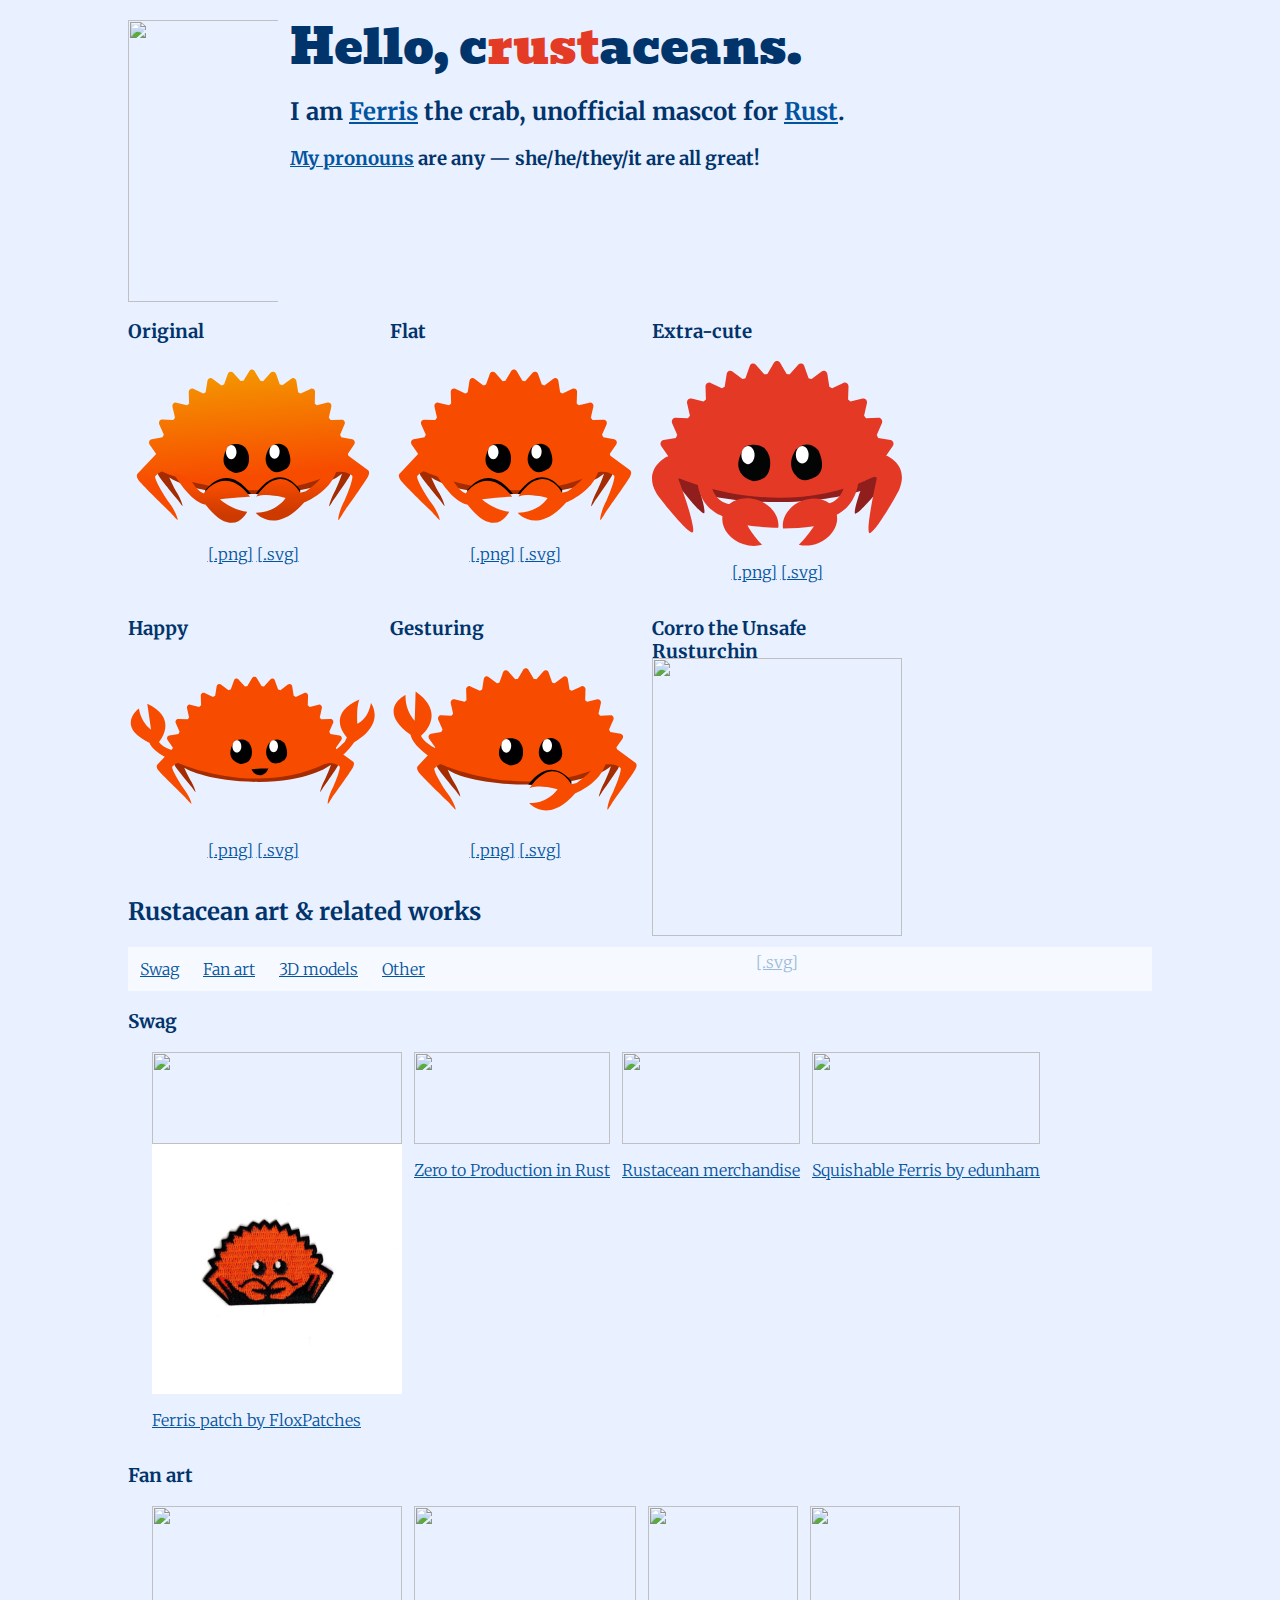
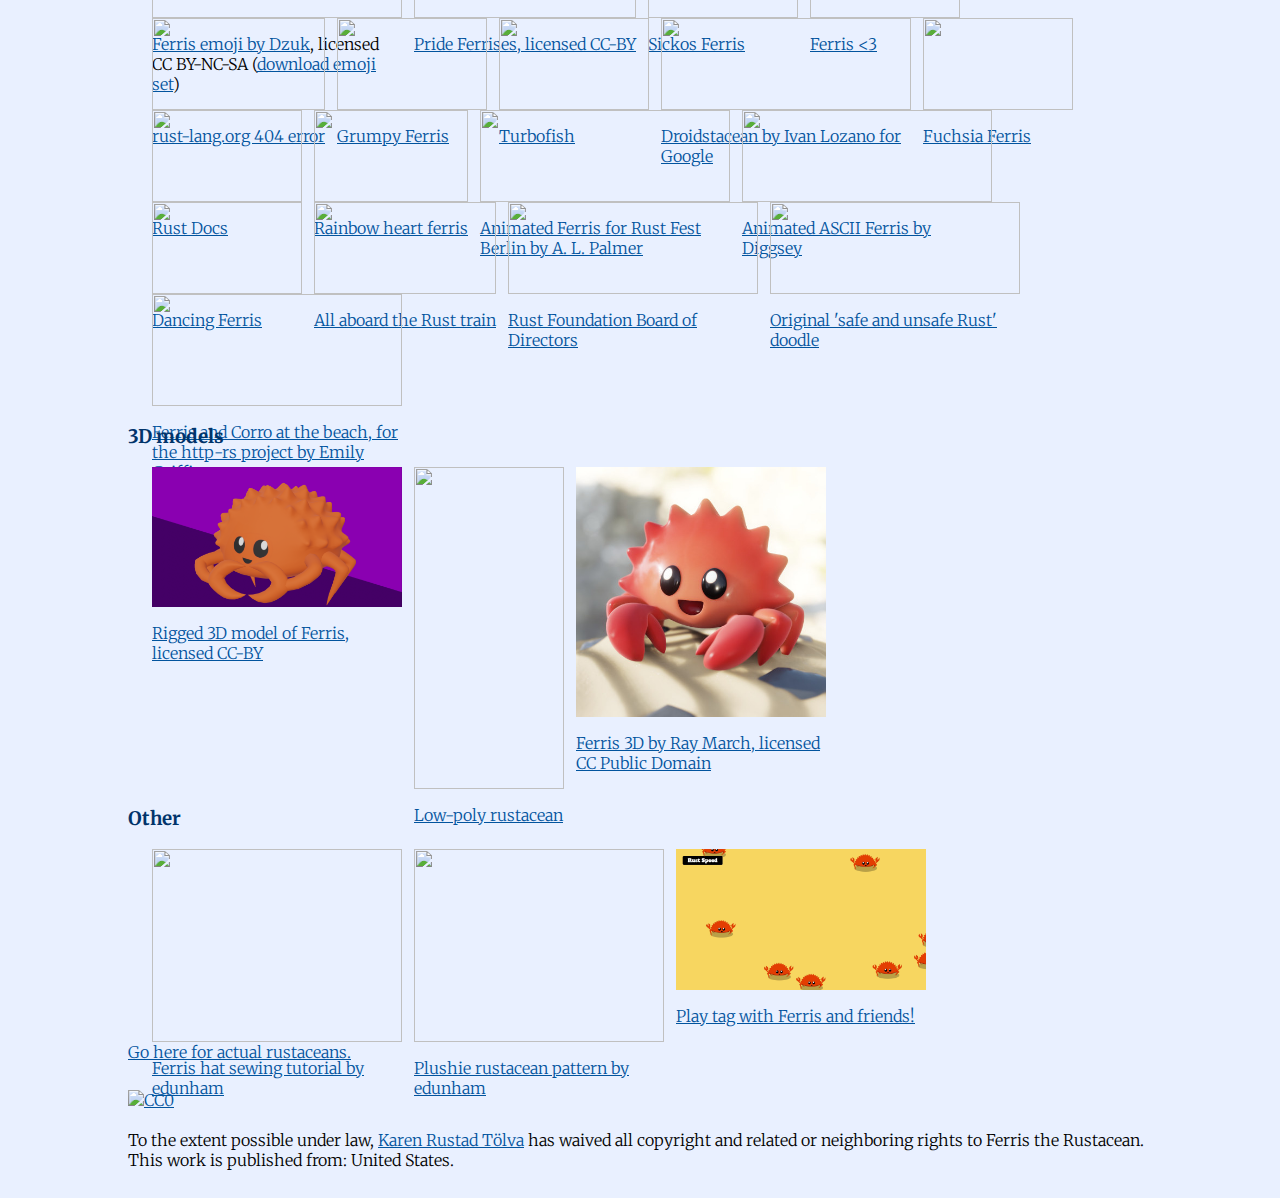
==== commit 17ff0495: "Fix Ferris 3D GitHub Link (#24)" ====
--- a/site/index.html
+++ b/site/index.html
@@ -13,7 +13,7 @@
         <div class="introduction">
             <h1>Hello, c<span>rust</span>aceans.</h1>
             <h2>I am <a title="&quot;ferrous&quot;" href="//en.wikipedia.org/wiki/Ferrous" target="_blank">Ferris</a> the crab, unofficial mascot for <a href="//www.rust-lang.org/">Rust</a>.</h2>
-            <h3><a href="//twitter.com/whoisaldeka/status/1165147320964415489" target="_blank">My pronouns</a> are any--she/he/they/it are all great!</h3>
+            <h3><a href="assets/ferris-pronouns.png" target="_blank">My pronouns</a> are any &mdash; she/he/they/it are all great!</h3>
         </div>
     </div>
     <div class="content">
@@ -69,14 +69,6 @@
                 </p>
             </div>
             <div>
-            	<h3>Low poly 3D</h3>
-                <img src="assets/rustacean-3d.png" style="width: 100%" />
-                <p class="dl">
-                	<a href="assets/rustacean-3d.obj">[.obj]</a>
-                	<a href="assets/rustacean-3d.mtl">[.mtl]</a>
-                </p>
-            </div>
-            <div>
                 <h3>Corro the Unsafe Rusturchin</h3>
                 <a href="assets/corro.svg">
                     <img srcset="assets/corro.svg" src="assets/corro.png"/>
@@ -86,183 +78,228 @@
                 </p>
             </div>
         </div>
-        <h3>Rustacean art &amp; related works</h3>
-        <div class="crab-variants more-crabby-things">
-            <div>
-                <a href="more-crabby-things/emoji-dzuk.zip">
-                    <img src="more-crabby-things/emoji-dzuk-preview.png"/>
-                </a>
-                <p>
-                    <a href="https://weirder.earth/@dzuk/102711286545743862">Ferris emoji by Dzuk</a>, licensed CC&nbsp;BY&#8209;NC&#8209;SA
-                    (<a href="more-crabby-things/emoji-dzuk.zip">download emoji set</a>)
-                </p>
-            </div>
-            <div>
-                <a href="//www.nostarch.com/Rust">
-                    <img src="more-crabby-things/cover.png"/>
-                    <p>The Rust Programming Language</p>
-                </a>
-            </div>
-            <div>
-                <a href="//rustaceans.creator-spring.com/listing/rustacean?product=369">
-                    <img src="more-crabby-things/rustacean-shirt-2.png"/>
-                </a>
-                <p>
-                    <a href="//rustaceans.creator-spring.com">Rustacean merchandise</a>
-                </p>
-            </div>
-            <div>
-                <a href="//opensource.googleblog.com/2021/02/google-joins-rust-foundation.html">
-                    <img src="more-crabby-things/droidstacean-flat-happy_green.png" />
-                    <p>Droidstacean by Ivan Lozano for Google</p>
-                </a>
-            </div>
-            <div>
-                <a href="//twitter.com/whoisaldeka/status/1354889640067559425">
-                    <img src="more-crabby-things/ferris-love.jpg"/>
-                    <p>Ferris <3</p>
-                </a>
-            </div>
-            <div>
-                <a href="//www.rust-lang.org/logos/error.png">
-                    <img src="more-crabby-things/rustacean-error.png"/>
-                    <p>rust-lang.org 404 error</p>
-                </a>
-            </div>
-            <div>
-                <a href="//twitter.com/whoisaldeka/status/914914008225816576">
-                    <img src="more-crabby-things/turbofish.jpeg"/>
-                    <p>Turbofish</p>
-                </a>
-            </div>
-            <div>
-                <a href="more-crabby-things/ferris-fuchsia.png">
-                    <img src="more-crabby-things/ferris-fuchsia-preview.png"/>
-                    <p>Fuchsia Ferris</p>
-                </a>
-            </div>
-            <div>
-                <a href="//edunham.net/2019/04/06/rustacean_hat_pattern.html#more">
-                    <img src="more-crabby-things/crab-hat.png"/>
-                    <p>Ferris hat sewing tutorial by edunham</p>
-                </a>
-            </div>
-            <div>
-                <a href="//www.kickstarter.com/projects/1702984242/ferris-the-small-squishable-rustacean-rust-mascot">
-                    <img src="more-crabby-things/squishable-ferris.jpg"/>
-                    <p>Squishable Ferris by edunham</p>
-                </a>
-            </div>
-            <div>
-                <a href="//edunham.net/2016/04/11/plushie_rustacean_pattern.html">
-                    <img src="more-crabby-things/ferris-on-pattern.jpg"/>
-                    <p>Plushie rustacean pattern by edunham</p>
-                </a>
-            </div>
-            <div>
-                <a href="//twitter.com/whoisaldeka/status/1165147725542785025">
-                    <img src="more-crabby-things/ferris-says-trans-rights.jpg"/>
-                    <p>Pride Ferrises, licensed CC-BY</p>
-                </a>
-            </div>
-            <div>
-                <a href="more-crabby-things/rustdocs.png">
-                    <img src="more-crabby-things/rustdocs.png"/>
-                    <p>Rust Docs</p>
-                </a>
-            </div>
-            <div>
-                <a href="//aaronerhardt.gitlab.io/crab-tag">
-                    <img src="more-crabby-things/crab-tag.gif"/>
-                    <p>Play tag with Ferris and his friends!</p>
-                </a>
-            </div>
-            <div>
-                <a href="//www.behance.net/gallery/42774743/Rustacean">
-                    <img src="more-crabby-things/animated-ferris.gif"/>
-                    <p>Animated Ferris for Rust Fest Berlin by A. L. Palmer</p>
-                </a>
-            </div>
-            <div>
-                <a href="//jsfiddle.net/Diggsey/3pdgh52r/embedded/result/">
-                    <img src="more-crabby-things/ascii-ferris.png"/>
-                    <p>Animated ASCII Ferris by Diggsey</p>
-                </a>
-            </div>
-            <div>
-                <a href="more-crabby-things/dancing-ferris.gif">
-                    <img src="more-crabby-things/dancing-ferris.gif"/>
-                    <p>Dancing Ferris</p>
-                </a>
-            </div>
-            <div>
-                <a href="more-crabby-things/2015.png">
-                    <img src="more-crabby-things/2015_sm.png"/>
-                    <p>All aboard the Rust train</p>
-                </a>
-            </div>
-            <div>
-                <a href="//foundation.rust-lang.org/board/">
-                    <img src="more-crabby-things/boardofdirectors.jpeg"/>
-                    <p>Rust Foundation Board of Directors</p>
-                </a>
-            </div>
-            <div>
-                <a href="//twitter.com/whoisaldeka/status/674465785557860353">
-                    <img src="more-crabby-things/safeandunsafe.svg"/>
-                    <p>Safe and unsafe Rust</p>
-                </a>
-            </div>
-            <div>
-                <a href="https://www.etsy.com/listing/673614787/programming-program-computer-related">
-                    <img src="more-crabby-things/ferris-patch.jpg"/>
-                    <p>Ferris patch by FloxPatches</p>
-                </a>
-            </div>
-            <div>
-                <a href="more-crabby-things/owoferris.svg">
-                    <img src="more-crabby-things/owoferris.svg" alt="Ferris the Rustacean stares with wide, watering eyes and presses his claws together, pleadingly."/>
-                    <p>OwO Ferris</p>
-                </a>
-            </div>
-            <div>
-                <a href="https://twitter.com/_httprs/status/1394248700424302600">
-                    <img src="more-crabby-things\ferris-and-corro-at-the-beach.jpg" />
-                    <p>Ferris and Corro at the beach, for the http-rs project by Emily Griffin</p>
-                </a>
-            </div>
-
-            <div>
-                <a href="more-crabby-things/ferris_3d_model.blend">
-                    <img src="more-crabby-things/ferris_3d_model_thumbnail.png" />
-                    <p>Rigged 3D model of Ferris, licensed CC-BY</p>
-                </a>
-            </div>
-            <div>
-                <a href="more-crabby-things/cute-ferris-paige.png">
-                    <img src="more-crabby-things/cute-ferris-paige.png" />
-                </a>
-                <p>
-                    Cute Ferris, licensed <a href="https://creativecommons.org/licenses/by-nc-sa/4.0/">CC&nbsp;BY&#8209;NC&#8209;SA</a> Paige Losare-Lusby
-                    <a href="more-crabby-things/cute-ferris-paige.png" download>[.png]</a>
-                    <a href="more-crabby-things/cute-ferris-paige.svg" download>[.svg]</a>
-                </p>
-            </div>
-
-
-            <!--
-                Adding a pull request for a new piece of fan art? Use this HTML template:
-
-                <div>
-                    <a href="https://blah.com/link/to/canonical/source">
-                        <img src="more-crabby-things/my-awesome-ferris.png"/>
-                        <p>Short description with creator's name or handle</p>
-                    </a>
+        <div class="related-works">
+            <h2>Rustacean art &amp; related works</h2>
+            <div class="related-works-nav">
+                <a href="#swag">Swag</a>
+                <a href="#fanart">Fan art</a>
+                <a href="#3d">3D models</a>
+                <a href="#other">Other</a>
+            </div>
+            <div class="related-works-items">
+                <h3 id="swag">Swag</h3>
+                <div class="crab-variants swag">
+                    <div>
+                        <a href="//www.nostarch.com/Rust">
+                            <img src="more-crabby-things/cover-thumb.png"/>
+                            <p>The Rust Programming Language</p>
+                        </a>
+                    </div>
+                    <div>
+                        <a href="//www.zero2prod.com/">
+                            <img src="more-crabby-things/gothferris.png"/>
+                            <p>Zero to Production in Rust</p>
+                        </a>
+                    </div>
+                    <div>
+                        <a href="//rustaceans.creator-spring.com">
+                            <img src="more-crabby-things/rustacean-shirt.png"/>
+                        </a>
+                        <p>
+                            <a href="//rustaceans.creator-spring.com">Rustacean merchandise</a>
+                        </p>
+                    </div>
+                    <div>
+                        <a href="//devswag.com/products/rust-ferris">
+                            <img src="more-crabby-things/squishable-ferris.jpg"/>
+                            <p>Squishable Ferris by edunham</p>
+                        </a>
+                    </div>
+                    <div>
+                        <a href="https://www.etsy.com/listing/673614787/programming-program-computer-related">
+                            <img src="more-crabby-things/ferris-patch.jpg"/>
+                            <p>Ferris patch by FloxPatches</p>
+                        </a>
+                    </div>
                 </div>
-
-                and add the art preview image to the `more-crabby-things` folder. Please
-                make your image a reasonable size.
-            -->
+                <h3 id="fanart">Fan art</h3>
+                <div class="crab-variants art">
+                    <div>
+                        <a href="more-crabby-things/emoji-dzuk.zip">
+                            <img src="more-crabby-things/emoji-dzuk-thumb.png"/>
+                        </a>
+                        <p>
+                            <a href="https://weirder.earth/@dzuk/102711286545743862">Ferris emoji by Dzuk</a>, licensed CC BY-NC-SA
+                            (<a href="more-crabby-things/emoji-dzuk.zip">download emoji set</a>)
+                        </p>
+                    </div>
+                    <div>
+                        <a href="//wandering.shop/@aldeka/109301213924142002">
+                            <img src="more-crabby-things/pride/pride-trans-thumb.png"/>
+                            <p>Pride Ferrises, licensed CC-BY</p>
+                        </a>
+                    </div>
+                    <div>
+                        <a href="//wandering.shop/@aldeka/109301312206987137">
+                            <img src="more-crabby-things/sickos-ferris-thumb.jpeg"/>
+                            <p>Sickos Ferris</p>
+                        </a>
+                    </div>
+                    <div>
+                        <a href="//wandering.shop/@aldeka/109301243634789356">
+                            <img src="more-crabby-things/ferris-love-thumb.jpg"/>
+                            <p>Ferris <3</p>
+                        </a>
+                    </div>
+                    <div>
+                        <a href="//www.rust-lang.org/logos/error.png">
+                            <img src="more-crabby-things/rustacean-error.png"/>
+                            <p>rust-lang.org 404 error</p>
+                        </a>
+                    </div>
+                    <div>
+                        <a href="//wandering.shop/@aldeka/109301305559415502">
+                            <img src="more-crabby-things/grumpy-ferris-thumb.jpeg"/>
+                            <p>Grumpy Ferris</p>
+                        </a>
+                    </div>
+                    <div>
+                        <a href="//wandering.shop/@aldeka/109301239923062391">
+                            <img src="more-crabby-things/turbofish-thumb.jpeg"/>
+                            <p>Turbofish</p>
+                        </a>
+                    </div>
+                    <div>
+                        <a href="//opensource.googleblog.com/2021/02/google-joins-rust-foundation.html">
+                            <img src="more-crabby-things/droidstacean-flat-happy_green.png" />
+                            <p>Droidstacean by Ivan Lozano for Google</p>
+                        </a>
+                    </div>
+                    <div>
+                        <a href="more-crabby-things/ferris-fuchsia.png">
+                            <img src="more-crabby-things/ferris-fuchsia-thumb.png"/>
+                            <p>Fuchsia Ferris</p>
+                        </a>
+                    </div>
+                    <div>
+                        <a href="more-crabby-things/rustdocs.png">
+                            <img src="more-crabby-things/rustdocs-thumb.png"/>
+                            <p>Rust Docs</p>
+                        </a>
+                    </div>
+                    <div>
+                        <a href="//wandering.shop/@aldeka/109301231623606279">
+                            <img src="more-crabby-things/ferris-rainbow.jpeg"/>
+                            <p>Rainbow heart ferris</p>
+                        </a>
+                    </div>
+                    <div>
+                        <a href="//www.behance.net/gallery/42774743/Rustacean">
+                            <img src="more-crabby-things/animated-ferris.gif"/>
+                            <p>Animated Ferris for Rust Fest Berlin by A. L. Palmer</p>
+                        </a>
+                    </div>
+                    <div>
+                        <a href="//jsfiddle.net/Diggsey/3pdgh52r/embedded/result/">
+                            <img src="more-crabby-things/ascii-ferris.png"/>
+                            <p>Animated ASCII Ferris by Diggsey</p>
+                        </a>
+                    </div>
+                    <div>
+                        <a href="more-crabby-things/dancing-ferris.gif">
+                            <img src="more-crabby-things/dancing-ferris.gif"/>
+                            <p>Dancing Ferris</p>
+                        </a>
+                    </div>
+                    <div>
+                        <a href="more-crabby-things/2015.png">
+                            <img src="more-crabby-things/2015-thumb.png"/>
+                            <p>All aboard the Rust train</p>
+                        </a>
+                    </div>
+                    <div>
+                        <a href="//foundation.rust-lang.org/board/">
+                            <img src="more-crabby-things/boardofdirectors-thumb.png"/>
+                            <p>Rust Foundation Board of Directors</p>
+                        </a>
+                    </div>
+                    <div>
+                        <a href="//wandering.shop/@aldeka/109301260968629987">
+                            <img src="more-crabby-things/safeandunsafe.svg"/>
+                            <p>Original 'safe and unsafe Rust' doodle</p>
+                        </a>
+                    </div>
+                    <!-- <div>
+                        <a href="more-crabby-things/owoferris.svg">
+                            <img src="more-crabby-things/owoferris.svg" alt="Ferris the Rustacean stares with wide, watering eyes and presses his claws together, pleadingly."/>
+                            <p>OwO Ferris</p>
+                        </a>
+                    </div> -->
+                    <div>
+                        <a href="https://twitter.com/_httprs/status/1394248700424302600">
+                            <img src="more-crabby-things\ferris-and-corro-at-the-beach-thumb.jpg" />
+                            <p>Ferris and Corro at the beach, for the http-rs project by Emily Griffin</p>
+                        </a>
+                    </div>
+
+
+                    <!--
+                        Adding a pull request for a new piece of fan art? Use this HTML template:
+
+                        <div>
+                            <a href="https://blah.com/link/to/canonical/source">
+                                <img src="more-crabby-things/my-awesome-ferris.png"/>
+                                <p>Short description with creator's name or handle</p>
+                            </a>
+                        </div>
+
+                        and add the art preview image to the `more-crabby-things` folder. Please
+                        make your image a reasonable size.
+                    -->
+                </div>
+                <h3 id="3d">3D models</h3>
+                <div class="crab-variants three-dee">
+                    <div>
+                        <a href="more-crabby-things/ferris_3d_model.blend">
+                            <img src="more-crabby-things/ferris_3d_model_thumbnail.png" />
+                            <p>Rigged 3D model of Ferris, licensed CC-BY</p>
+                        </a>
+                    </div>
+                    <div>
+                        <a href="more-crabby-things/low-poly-rustacean-3d/">
+                            <img src="more-crabby-things/low-poly-rustacean-3d/rustacean-3d.png" />
+                            <p>Low-poly rustacean</p>
+                        </a>
+                    </div>
+                    <div>
+                        <a href="//github.com/RayMarch/ferris3d">
+                            <img src="more-crabby-things/ferris3d.jpeg" />
+                            <p>Ferris 3D by Ray March, licensed CC Public Domain</p>
+                        </a>
+                    </div>
+                </div>
+                <h3 id="other">Other</h3>
+                <div class="crab-variants sewing">
+                    <div>
+                        <a href="//edunham.net/2019/04/06/rustacean_hat_pattern.html#more">
+                            <img src="more-crabby-things/crab-hat.png"/>
+                            <p>Ferris hat sewing tutorial by edunham</p>
+                        </a>
+                    </div>
+                    <div>
+                        <a href="//edunham.net/2016/04/11/plushie_rustacean_pattern.html">
+                            <img src="more-crabby-things/ferris-on-pattern.jpg"/>
+                            <p>Plushie rustacean pattern by edunham</p>
+                        </a>
+                    </div>
+                    <div>
+                        <a href="//aaronerhardt.gitlab.io/crab-tag">
+                            <img src="more-crabby-things/crab-tag.gif"/>
+                            <p>Play tag with Ferris and friends!</p>
+                        </a>
+                    </div>
+                </div>
+            </div>
         </div>
     </div>
 
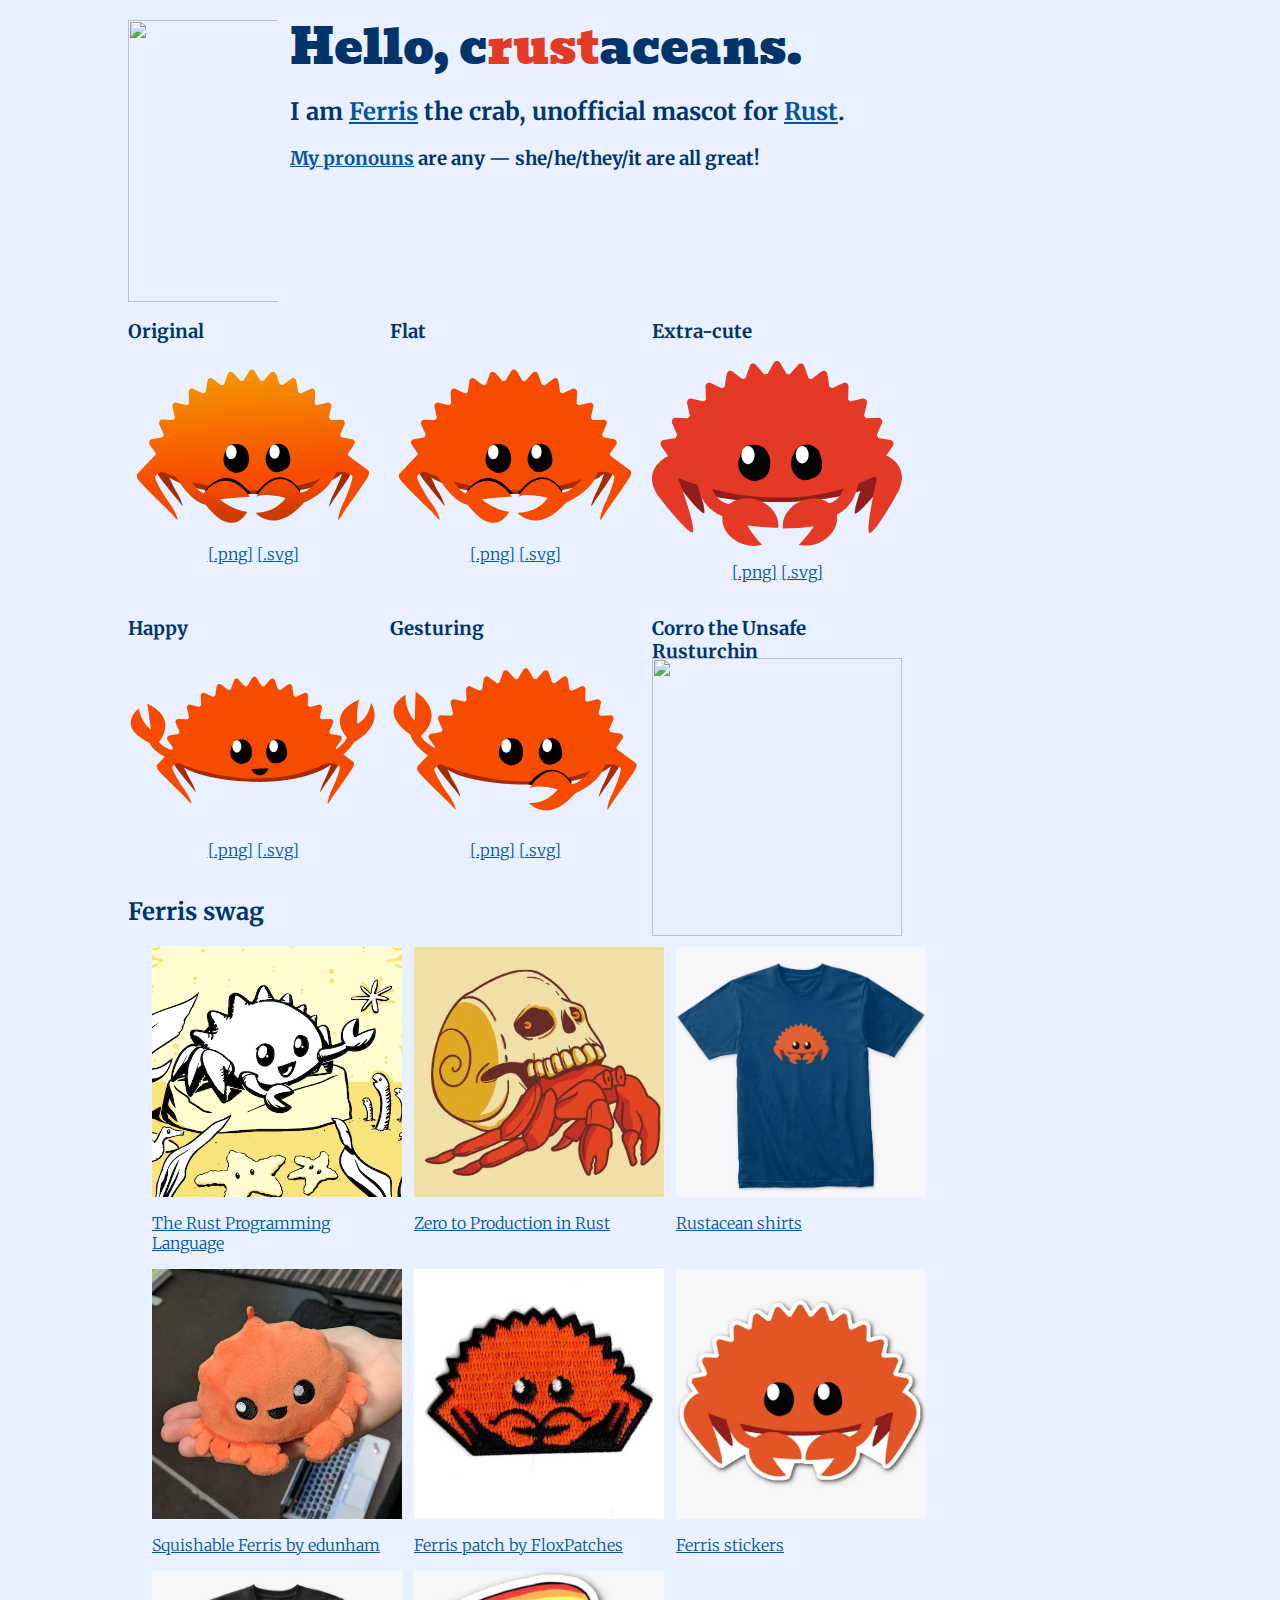
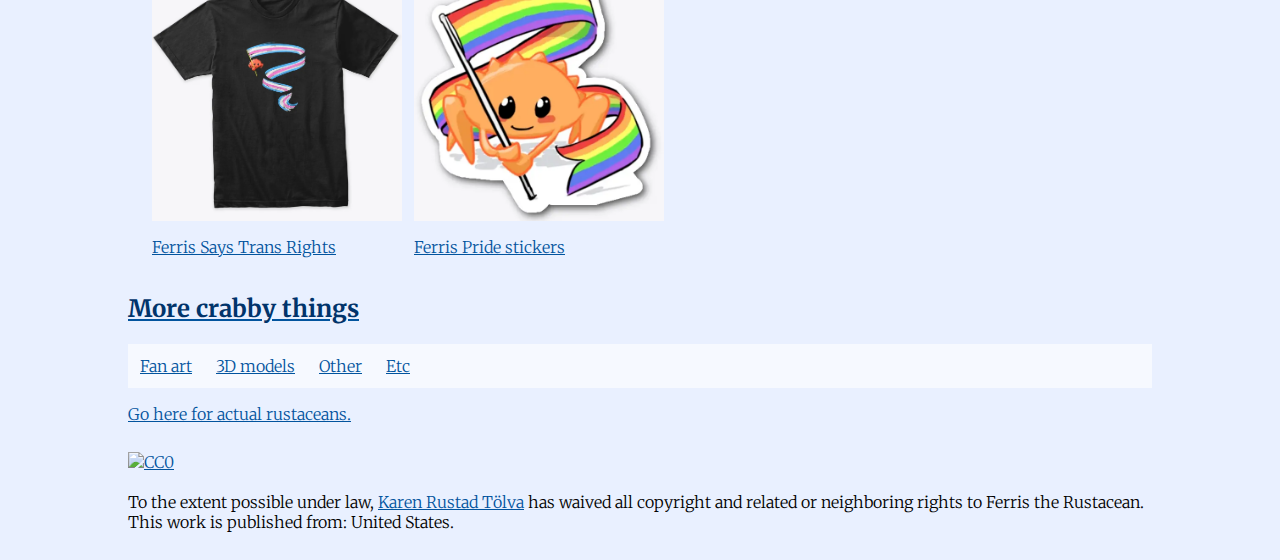
==== commit 6655d98b: "Move fan art onto its own page for the sake of bandwidth" ====
--- a/site/index.html
+++ b/site/index.html
@@ -1,327 +1,225 @@
 <html>
-<head>
+  <head>
     <title>Rustacean.net: Home of Ferris the Crab</title>
-    <link href="//fonts.googleapis.com/css?family=Merriweather:700,300|Bevan" rel="stylesheet" type="text/css"/>
-    <link href="assets/style.css" rel="stylesheet" type="text/css"/>
+    <link
+      href="https://fonts.googleapis.com/css?family=Merriweather:700,300|Bevan"
+      rel="stylesheet"
+      type="text/css"
+    />
+    <link href="assets/style.css" rel="stylesheet" type="text/css" />
     <!-- Ferris favicon from the emoji designed by Dzuk, licensed CC BY‑NC‑SA -->
     <link rel="icon" type="image/png" href="./favicon.png" />
-</head>
-<body>
-<div class="container">
-    <div class="header">
-        <img src="assets/rustlogo.png">
+  </head>
+  <body>
+    <div class="container">
+      <div class="header">
+        <img src="assets/rustlogo.png" />
         <div class="introduction">
-            <h1>Hello, c<span>rust</span>aceans.</h1>
-            <h2>I am <a title="&quot;ferrous&quot;" href="//en.wikipedia.org/wiki/Ferrous" target="_blank">Ferris</a> the crab, unofficial mascot for <a href="//www.rust-lang.org/">Rust</a>.</h2>
-            <h3><a href="assets/ferris-pronouns.png" target="_blank">My pronouns</a> are any &mdash; she/he/they/it are all great!</h3>
+          <h1>Hello, c<span>rust</span>aceans.</h1>
+          <h2>
+            I am
+            <a
+              title='"ferrous"'
+              href="https://en.wikipedia.org/wiki/Ferrous"
+              target="_blank"
+              >Ferris</a
+            >
+            the crab, unofficial mascot for
+            <a href="https://www.rust-lang.org/">Rust</a>.
+          </h2>
+          <h3>
+            <a href="assets/ferris-pronouns.png" target="_blank">My pronouns</a>
+            are any &mdash; she/he/they/it are all great!
+          </h3>
         </div>
-    </div>
-    <div class="content">
+      </div>
+      <div class="content">
         <div class="crab-variants">
-            <div>
-                <h3>Original</h3>
-                <a href="assets/rustacean-orig-noshadow.svg">
-                    <img srcset="assets/rustacean-orig-noshadow.svg" src="assets/rustacean-orig-noshadow.png">
-                </a>
-                <p class="dl">
-                    <a href="assets/rustacean-orig-noshadow.png" download>[.png]</a>
-                    <a href="assets/rustacean-orig-noshadow.svg" download>[.svg]</a>
-                </p>
-            </div>
-            <div>
-                <h3>Flat</h3>
-                <a href="assets/rustacean-flat-noshadow.svg">
-                    <img srcset="assets/rustacean-flat-noshadow.svg" src="assets/rustacean-flat-noshadow.png">
-                </a>
-                <p class="dl">
-                    <a href="assets/rustacean-flat-noshadow.png" download>[.png]</a>
-                    <a href="assets/rustacean-flat-noshadow.svg" download>[.svg]</a>
-                </p>
-            </div>
-            <div>
-                <h3>Extra-cute</h3>
-                <a href="assets/cuddlyferris.svg">
-                    <img srcset="assets/cuddlyferris.svg" src="assets/cuddlyferris.png">
-                </a>
-                <p class="dl">
-                    <a href="assets/cuddlyferris.png" download>[.png]</a>
-                    <a href="assets/cuddlyferris.svg" download>[.svg]</a>
-                </p>
-            </div>
-            <div>
-                <h3>Happy</h3>
-                <a href="assets/rustacean-flat-happy.svg">
-                    <img srcset="assets/rustacean-flat-happy.svg" src="assets/rustacean-flat-happy.png">
-                </a>
-                <p class="dl">
-                    <a href="assets/rustacean-flat-happy.png" download>[.png]</a>
-                    <a href="assets/rustacean-flat-happy.svg" download>[.svg]</a>
-                </p>
-            </div>
-            <div>
-                <h3>Gesturing</h3>
-                <a href="assets/rustacean-flat-gesture.svg">
-                    <img srcset="assets/rustacean-flat-gesture.svg" src="assets/rustacean-flat-gesture.png">
-                </a>
-                <p class="dl">
-                    <a href="assets/rustacean-flat-gesture.png" download>[.png]</a>
-                    <a href="assets/rustacean-flat-gesture.svg" download>[.svg]</a>
-                </p>
-            </div>
-            <div>
-                <h3>Corro the Unsafe Rusturchin</h3>
-                <a href="assets/corro.svg">
-                    <img srcset="assets/corro.svg" src="assets/corro.png"/>
-                </a>
-                <p class="dl">
-                    <a href="assets/corro.svg" download>[.svg]</a>
-                </p>
-            </div>
+          <div>
+            <h3>Original</h3>
+            <a href="assets/rustacean-orig-noshadow.svg">
+              <img
+                srcset="assets/rustacean-orig-noshadow.svg"
+                src="assets/rustacean-orig-noshadow.png"
+              />
+            </a>
+            <p class="dl">
+              <a href="assets/rustacean-orig-noshadow.png" download>[.png]</a>
+              <a href="assets/rustacean-orig-noshadow.svg" download>[.svg]</a>
+            </p>
+          </div>
+          <div>
+            <h3>Flat</h3>
+            <a href="assets/rustacean-flat-noshadow.svg">
+              <img
+                srcset="assets/rustacean-flat-noshadow.svg"
+                src="assets/rustacean-flat-noshadow.png"
+              />
+            </a>
+            <p class="dl">
+              <a href="assets/rustacean-flat-noshadow.png" download>[.png]</a>
+              <a href="assets/rustacean-flat-noshadow.svg" download>[.svg]</a>
+            </p>
+          </div>
+          <div>
+            <h3>Extra-cute</h3>
+            <a href="assets/cuddlyferris.svg">
+              <img
+                srcset="assets/cuddlyferris.svg"
+                src="assets/cuddlyferris.png"
+              />
+            </a>
+            <p class="dl">
+              <a href="assets/cuddlyferris.png" download>[.png]</a>
+              <a href="assets/cuddlyferris.svg" download>[.svg]</a>
+            </p>
+          </div>
+          <div>
+            <h3>Happy</h3>
+            <a href="assets/rustacean-flat-happy.svg">
+              <img
+                srcset="assets/rustacean-flat-happy.svg"
+                src="assets/rustacean-flat-happy.png"
+              />
+            </a>
+            <p class="dl">
+              <a href="assets/rustacean-flat-happy.png" download>[.png]</a>
+              <a href="assets/rustacean-flat-happy.svg" download>[.svg]</a>
+            </p>
+          </div>
+          <div>
+            <h3>Gesturing</h3>
+            <a href="assets/rustacean-flat-gesture.svg">
+              <img
+                srcset="assets/rustacean-flat-gesture.svg"
+                src="assets/rustacean-flat-gesture.png"
+              />
+            </a>
+            <p class="dl">
+              <a href="assets/rustacean-flat-gesture.png" download>[.png]</a>
+              <a href="assets/rustacean-flat-gesture.svg" download>[.svg]</a>
+            </p>
+          </div>
+          <div>
+            <h3>Corro the Unsafe Rusturchin</h3>
+            <a href="assets/corro.svg">
+              <img srcset="assets/corro.svg" src="assets/corro.png" />
+            </a>
+            <p class="dl">
+              <a href="assets/corro.svg" download>[.svg]</a>
+            </p>
+          </div>
         </div>
         <div class="related-works">
-            <h2>Rustacean art &amp; related works</h2>
+          <div class="related-works-items">
+            <h2 id="swag">Ferris swag</h2>
+            <div class="crab-variants swag">
+              <div>
+                <a href="https://www.nostarch.com/Rust">
+                  <img src="more-crabby-things/cover-thumb.png" />
+                  <p>The Rust Programming Language</p>
+                </a>
+              </div>
+              <div>
+                <a href="https://www.zero2prod.com/">
+                  <img src="more-crabby-things/gothferris.png" />
+                  <p>Zero to Production in Rust</p>
+                </a>
+              </div>
+              <div>
+                <a
+                  href="hhttps://rustaceans.creator-spring.com/listing/new-ferris-the-rustacean?product=46&variation=6578"
+                >
+                  <img src="more-crabby-things/ferris-shirt.png" />
+                  <p>Rustacean shirts</p>
+                </a>
+              </div>
+
+              <div>
+                <a href="https://devswag.com/products/rust-ferris">
+                  <img src="more-crabby-things/squishable-ferris.jpg" />
+                  <p>Squishable Ferris by edunham</p>
+                </a>
+              </div>
+              <div>
+                <a
+                  href="https://www.etsy.com/listing/673614787/programming-program-computer-related"
+                >
+                  <img src="more-crabby-things/ferris-patch.jpg" />
+                  <p>Ferris patch by FloxPatches</p>
+                </a>
+              </div>
+              <div>
+                <a
+                  href="https://rustaceans.creator-spring.com/listing/new-ferris-the-rustacean?product=794&variation=103544"
+                >
+                  <img src="more-crabby-things/ferris-sticker.png" />
+                  <p>Ferris stickers</p>
+                </a>
+              </div>
+              <div>
+                <a
+                  href="https://rustaceans.creator-spring.com/listing/new-ferris-says-trans-rights?product=46&variation=2742"
+                >
+                  <img src="more-crabby-things/ferris-trans-rights-shirt.png" />
+                  <p>Ferris Says Trans Rights</p>
+                </a>
+              </div>
+              <div>
+                <a
+                  href="https://rustaceans.creator-spring.com/listing/ferris-with-pride?product=794&variation=103544"
+                >
+                  <img src="more-crabby-things/ferris-pride-sticker.png" />
+                  <p>Ferris Pride stickers</p>
+                </a>
+              </div>
+            </div>
+            <a href="fan-art.html"><h2>More crabby things</h2></a>
             <div class="related-works-nav">
-                <a href="#swag">Swag</a>
-                <a href="#fanart">Fan art</a>
-                <a href="#3d">3D models</a>
-                <a href="#other">Other</a>
+              <a href="fan-art.html#fanart">Fan art</a>
+              <a href="fan-art.html#3d">3D models</a>
+              <a href="fan-art.html#other">Other</a>
+              <a href="more-crabby-things/">Etc</a>
             </div>
-            <div class="related-works-items">
-                <h3 id="swag">Swag</h3>
-                <div class="crab-variants swag">
-                    <div>
-                        <a href="//www.nostarch.com/Rust">
-                            <img src="more-crabby-things/cover-thumb.png"/>
-                            <p>The Rust Programming Language</p>
-                        </a>
-                    </div>
-                    <div>
-                        <a href="//www.zero2prod.com/">
-                            <img src="more-crabby-things/gothferris.png"/>
-                            <p>Zero to Production in Rust</p>
-                        </a>
-                    </div>
-                    <div>
-                        <a href="//rustaceans.creator-spring.com">
-                            <img src="more-crabby-things/rustacean-shirt.png"/>
-                        </a>
-                        <p>
-                            <a href="//rustaceans.creator-spring.com">Rustacean merchandise</a>
-                        </p>
-                    </div>
-                    <div>
-                        <a href="//devswag.com/products/rust-ferris">
-                            <img src="more-crabby-things/squishable-ferris.jpg"/>
-                            <p>Squishable Ferris by edunham</p>
-                        </a>
-                    </div>
-                    <div>
-                        <a href="https://www.etsy.com/listing/673614787/programming-program-computer-related">
-                            <img src="more-crabby-things/ferris-patch.jpg"/>
-                            <p>Ferris patch by FloxPatches</p>
-                        </a>
-                    </div>
-                </div>
-                <h3 id="fanart">Fan art</h3>
-                <div class="crab-variants art">
-                    <div>
-                        <a href="more-crabby-things/emoji-dzuk.zip">
-                            <img src="more-crabby-things/emoji-dzuk-thumb.png"/>
-                        </a>
-                        <p>
-                            <a href="https://weirder.earth/@dzuk/102711286545743862">Ferris emoji by Dzuk</a>, licensed CC BY-NC-SA
-                            (<a href="more-crabby-things/emoji-dzuk.zip">download emoji set</a>)
-                        </p>
-                    </div>
-                    <div>
-                        <a href="//wandering.shop/@aldeka/109301213924142002">
-                            <img src="more-crabby-things/pride/pride-trans-thumb.png"/>
-                            <p>Pride Ferrises, licensed CC-BY</p>
-                        </a>
-                    </div>
-                    <div>
-                        <a href="//wandering.shop/@aldeka/109301312206987137">
-                            <img src="more-crabby-things/sickos-ferris-thumb.jpeg"/>
-                            <p>Sickos Ferris</p>
-                        </a>
-                    </div>
-                    <div>
-                        <a href="//wandering.shop/@aldeka/109301243634789356">
-                            <img src="more-crabby-things/ferris-love-thumb.jpg"/>
-                            <p>Ferris <3</p>
-                        </a>
-                    </div>
-                    <div>
-                        <a href="//www.rust-lang.org/logos/error.png">
-                            <img src="more-crabby-things/rustacean-error.png"/>
-                            <p>rust-lang.org 404 error</p>
-                        </a>
-                    </div>
-                    <div>
-                        <a href="//wandering.shop/@aldeka/109301305559415502">
-                            <img src="more-crabby-things/grumpy-ferris-thumb.jpeg"/>
-                            <p>Grumpy Ferris</p>
-                        </a>
-                    </div>
-                    <div>
-                        <a href="//wandering.shop/@aldeka/109301239923062391">
-                            <img src="more-crabby-things/turbofish-thumb.jpeg"/>
-                            <p>Turbofish</p>
-                        </a>
-                    </div>
-                    <div>
-                        <a href="//opensource.googleblog.com/2021/02/google-joins-rust-foundation.html">
-                            <img src="more-crabby-things/droidstacean-flat-happy_green.png" />
-                            <p>Droidstacean by Ivan Lozano for Google</p>
-                        </a>
-                    </div>
-                    <div>
-                        <a href="more-crabby-things/ferris-fuchsia.png">
-                            <img src="more-crabby-things/ferris-fuchsia-thumb.png"/>
-                            <p>Fuchsia Ferris</p>
-                        </a>
-                    </div>
-                    <div>
-                        <a href="more-crabby-things/rustdocs.png">
-                            <img src="more-crabby-things/rustdocs-thumb.png"/>
-                            <p>Rust Docs</p>
-                        </a>
-                    </div>
-                    <div>
-                        <a href="//wandering.shop/@aldeka/109301231623606279">
-                            <img src="more-crabby-things/ferris-rainbow.jpeg"/>
-                            <p>Rainbow heart ferris</p>
-                        </a>
-                    </div>
-                    <div>
-                        <a href="//www.behance.net/gallery/42774743/Rustacean">
-                            <img src="more-crabby-things/animated-ferris.gif"/>
-                            <p>Animated Ferris for Rust Fest Berlin by A. L. Palmer</p>
-                        </a>
-                    </div>
-                    <div>
-                        <a href="//jsfiddle.net/Diggsey/3pdgh52r/embedded/result/">
-                            <img src="more-crabby-things/ascii-ferris.png"/>
-                            <p>Animated ASCII Ferris by Diggsey</p>
-                        </a>
-                    </div>
-                    <div>
-                        <a href="more-crabby-things/dancing-ferris.gif">
-                            <img src="more-crabby-things/dancing-ferris.gif"/>
-                            <p>Dancing Ferris</p>
-                        </a>
-                    </div>
-                    <div>
-                        <a href="more-crabby-things/2015.png">
-                            <img src="more-crabby-things/2015-thumb.png"/>
-                            <p>All aboard the Rust train</p>
-                        </a>
-                    </div>
-                    <div>
-                        <a href="//foundation.rust-lang.org/board/">
-                            <img src="more-crabby-things/boardofdirectors-thumb.png"/>
-                            <p>Rust Foundation Board of Directors</p>
-                        </a>
-                    </div>
-                    <div>
-                        <a href="//wandering.shop/@aldeka/109301260968629987">
-                            <img src="more-crabby-things/safeandunsafe.svg"/>
-                            <p>Original 'safe and unsafe Rust' doodle</p>
-                        </a>
-                    </div>
-                    <!-- <div>
-                        <a href="more-crabby-things/owoferris.svg">
-                            <img src="more-crabby-things/owoferris.svg" alt="Ferris the Rustacean stares with wide, watering eyes and presses his claws together, pleadingly."/>
-                            <p>OwO Ferris</p>
-                        </a>
-                    </div> -->
-                    <div>
-                        <a href="https://twitter.com/_httprs/status/1394248700424302600">
-                            <img src="more-crabby-things\ferris-and-corro-at-the-beach-thumb.jpg" />
-                            <p>Ferris and Corro at the beach, for the http-rs project by Emily Griffin</p>
-                        </a>
-                    </div>
+          </div>
+        </div>
+      </div>
 
+      <a href="https://www.rustaceans.org/">Go here for actual rustaceans.</a>
 
-                    <!--
-                        Adding a pull request for a new piece of fan art? Use this HTML template:
-
-                        <div>
-                            <a href="https://blah.com/link/to/canonical/source">
-                                <img src="more-crabby-things/my-awesome-ferris.png"/>
-                                <p>Short description with creator's name or handle</p>
-                            </a>
-                        </div>
-
-                        and add the art preview image to the `more-crabby-things` folder. Please
-                        make your image a reasonable size.
-                    -->
-                </div>
-                <h3 id="3d">3D models</h3>
-                <div class="crab-variants three-dee">
-                    <div>
-                        <a href="more-crabby-things/ferris_3d_model.blend">
-                            <img src="more-crabby-things/ferris_3d_model_thumbnail.png" />
-                            <p>Rigged 3D model of Ferris, licensed CC-BY</p>
-                        </a>
-                    </div>
-                    <div>
-                        <a href="more-crabby-things/low-poly-rustacean-3d/">
-                            <img src="more-crabby-things/low-poly-rustacean-3d/rustacean-3d.png" />
-                            <p>Low-poly rustacean</p>
-                        </a>
-                    </div>
-                    <div>
-                        <a href="//github.com/RayMarch/ferris3d">
-                            <img src="more-crabby-things/ferris3d.jpeg" />
-                            <p>Ferris 3D by Ray March, licensed CC Public Domain</p>
-                        </a>
-                    </div>
-                </div>
-                <h3 id="other">Other</h3>
-                <div class="crab-variants sewing">
-                    <div>
-                        <a href="//edunham.net/2019/04/06/rustacean_hat_pattern.html#more">
-                            <img src="more-crabby-things/crab-hat.png"/>
-                            <p>Ferris hat sewing tutorial by edunham</p>
-                        </a>
-                    </div>
-                    <div>
-                        <a href="//edunham.net/2016/04/11/plushie_rustacean_pattern.html">
-                            <img src="more-crabby-things/ferris-on-pattern.jpg"/>
-                            <p>Plushie rustacean pattern by edunham</p>
-                        </a>
-                    </div>
-                    <div>
-                        <a href="//aaronerhardt.gitlab.io/crab-tag">
-                            <img src="more-crabby-things/crab-tag.gif"/>
-                            <p>Play tag with Ferris and friends!</p>
-                        </a>
-                    </div>
-                </div>
-            </div>
-        </div>
-    </div>
-
-    <a href="//www.rustaceans.org/">Go here for actual rustaceans.</a>
-
-    <div class="license">
-        <p xmlns:dct="//purl.org/dc/terms/" xmlns:vcard="//www.w3.org/2001/vcard-rdf/3.0#">
-          <a rel="license"
-             href="//creativecommons.org/publicdomain/zero/1.0/">
-            <img src="//i.creativecommons.org/p/zero/1.0/88x31.png" style="border-style: none;" alt="CC0" />
+      <div class="license">
+        <p
+          xmlns:dct="https://purl.org/dc/terms/"
+          xmlns:vcard="https://www.w3.org/2001/vcard-rdf/3.0#"
+        >
+          <a
+            rel="license"
+            href="https://creativecommons.org/publicdomain/zero/1.0/"
+          >
+            <img
+              src="https://i.creativecommons.org/p/zero/1.0/88x31.png"
+              style="border-style: none"
+              alt="CC0"
+            />
           </a>
           <br />
           To the extent possible under law,
-          <a rel="dct:publisher"
-             href="//rustacean.net">
-            <span property="dct:title">Karen Rustad T&ouml;lva</span></a>
+          <a rel="dct:publisher" href="https://rustacean.net">
+            <span property="dct:title">Karen Rustad T&ouml;lva</span></a
+          >
           has waived all copyright and related or neighboring rights to
-          <span property="dct:title">Ferris the Rustacean</span>.
-        This work is published from:
-        <span property="vcard:Country" datatype="dct:ISO3166"
-              content="US" about="rustacean.net">
-          United States</span>.
+          <span property="dct:title">Ferris the Rustacean</span>. This work is
+          published from:
+          <span
+            property="vcard:Country"
+            datatype="dct:ISO3166"
+            content="US"
+            about="rustacean.net"
+          >
+            United States</span
+          >.
         </p>
+      </div>
     </div>
-</div>
+  </body>
+</html>
--- a/site/assets/style.css
+++ b/site/assets/style.css
@@ -91,7 +91,7 @@
 .related-works-nav {
   display: flex;
   background: rgba(255, 255, 255, 0.6);
-  margin-bottom: 8px;
+  margin-bottom: 16px;
   width: 100%;
 }
 
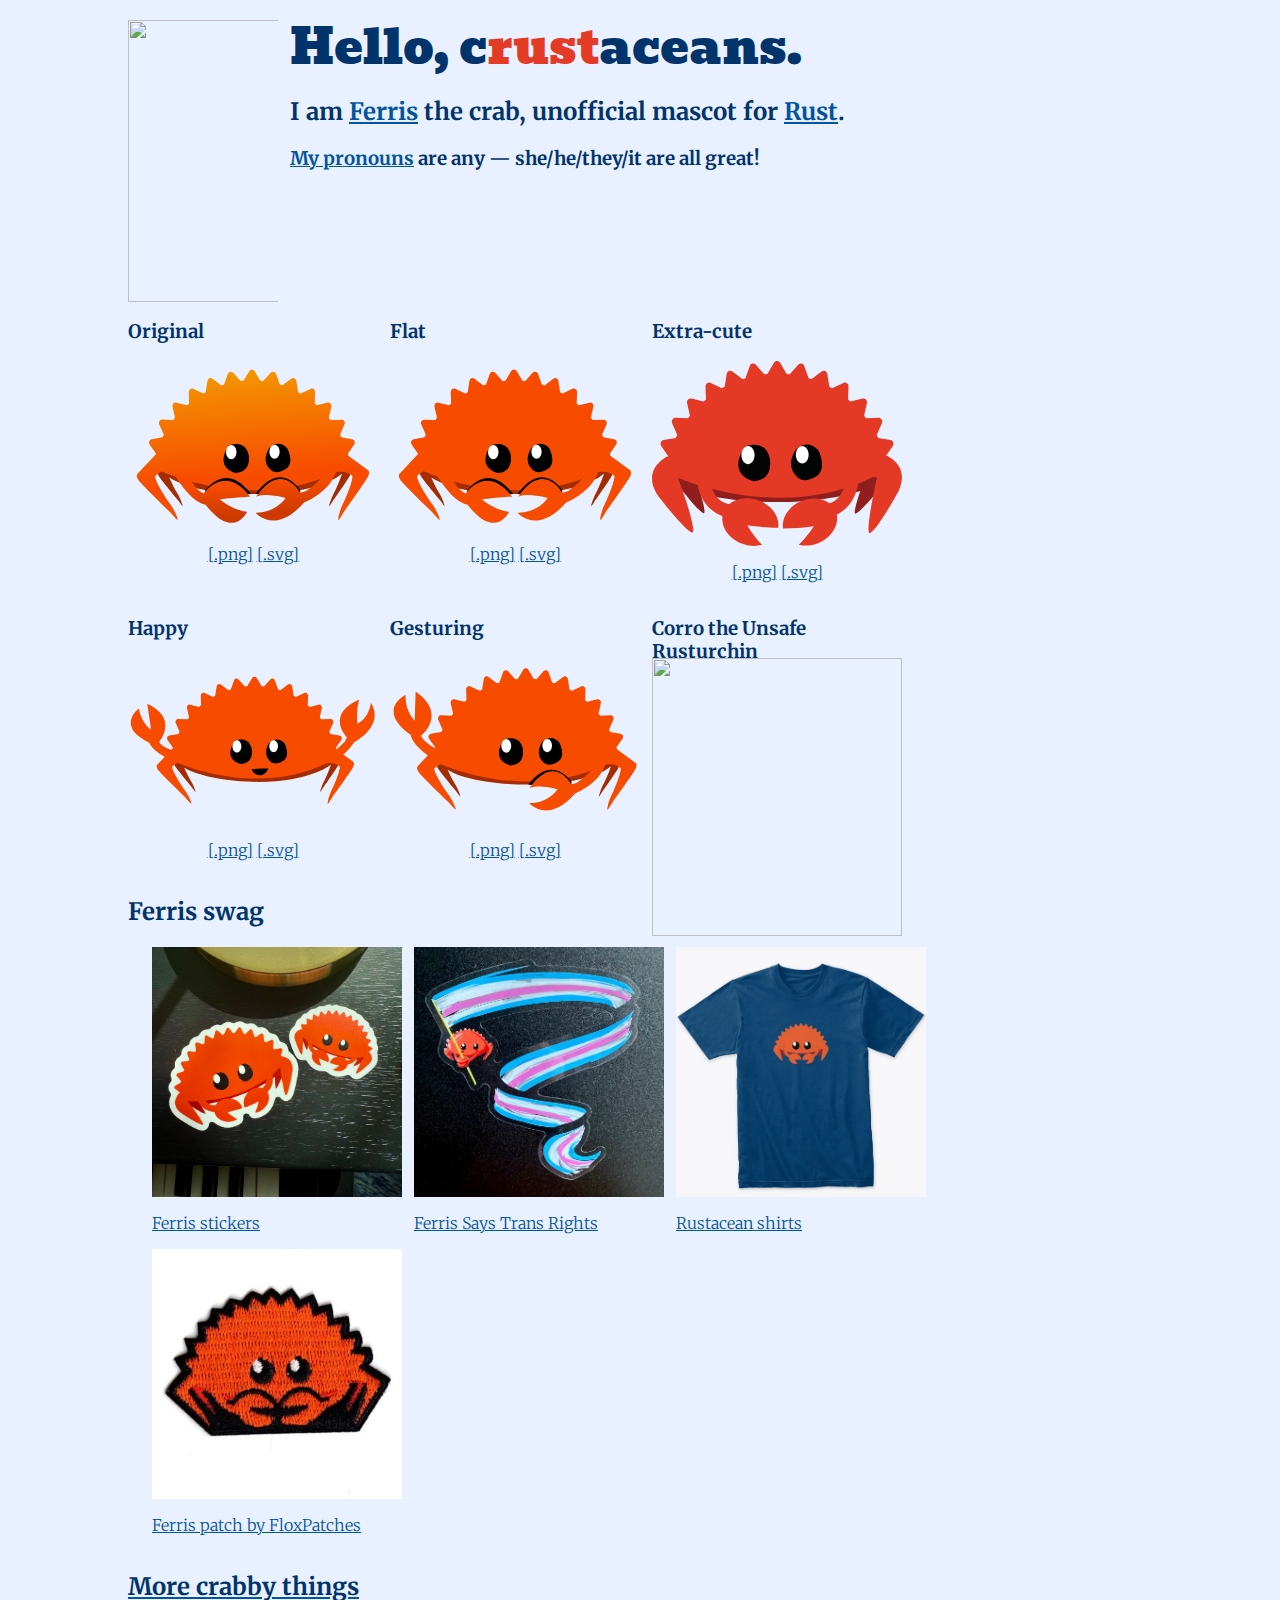
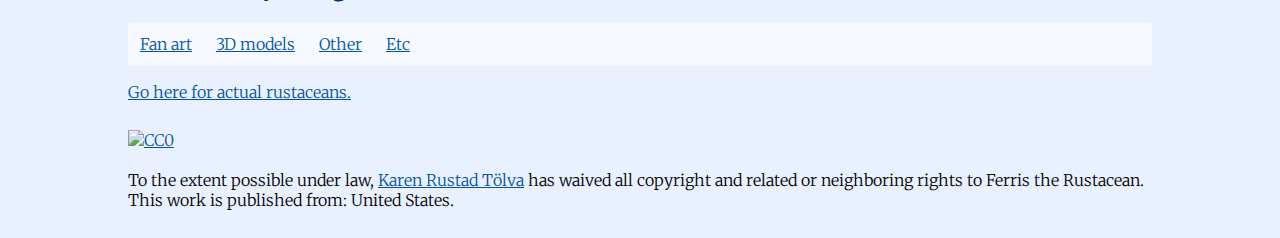
==== commit 3b48d361: "Add links to new Ferris stickers site" ====
--- a/site/index.html
+++ b/site/index.html
@@ -115,32 +115,35 @@
             <h2 id="swag">Ferris swag</h2>
             <div class="crab-variants swag">
               <div>
-                <a href="https://www.nostarch.com/Rust">
-                  <img src="more-crabby-things/cover-thumb.png" />
-                  <p>The Rust Programming Language</p>
-                </a>
-              </div>
-              <div>
-                <a href="https://www.zero2prod.com/">
-                  <img src="more-crabby-things/gothferris.png" />
-                  <p>Zero to Production in Rust</p>
-                </a>
-              </div>
-              <div>
-                <a
-                  href="hhttps://rustaceans.creator-spring.com/listing/new-ferris-the-rustacean?product=46&variation=6578"
+                <a
+                  href="https://fogwave.bigcartel.com/product/ferris-the-rustacean"
+                >
+                  <img src="more-crabby-things/ferris-sticker.jpeg" />
+                  <p>Ferris stickers</p>
+                </a>
+              </div>
+              <div>
+                <a
+                  href="https://fogwave.bigcartel.com/product/ferris-says-trans-rights"
+                >
+                  <img src="more-crabby-things/ferris-says-trans-rights.jpeg" />
+                  <p>Ferris Says Trans Rights</p>
+                </a>
+              </div>
+              <div>
+                <a
+                  href="https://rustaceans.creator-spring.com/listing/new-ferris-the-rustacean?product=46&variation=6578"
                 >
                   <img src="more-crabby-things/ferris-shirt.png" />
                   <p>Rustacean shirts</p>
                 </a>
               </div>
-
-              <div>
+              <!-- <div>
                 <a href="https://devswag.com/products/rust-ferris">
                   <img src="more-crabby-things/squishable-ferris.jpg" />
                   <p>Squishable Ferris by edunham</p>
                 </a>
-              </div>
+              </div> -->
               <div>
                 <a
                   href="https://www.etsy.com/listing/673614787/programming-program-computer-related"
@@ -149,30 +152,14 @@
                   <p>Ferris patch by FloxPatches</p>
                 </a>
               </div>
-              <div>
-                <a
-                  href="https://rustaceans.creator-spring.com/listing/new-ferris-the-rustacean?product=794&variation=103544"
-                >
-                  <img src="more-crabby-things/ferris-sticker.png" />
-                  <p>Ferris stickers</p>
-                </a>
-              </div>
-              <div>
-                <a
-                  href="https://rustaceans.creator-spring.com/listing/new-ferris-says-trans-rights?product=46&variation=2742"
-                >
-                  <img src="more-crabby-things/ferris-trans-rights-shirt.png" />
-                  <p>Ferris Says Trans Rights</p>
-                </a>
-              </div>
-              <div>
+              <!-- <div>
                 <a
                   href="https://rustaceans.creator-spring.com/listing/ferris-with-pride?product=794&variation=103544"
                 >
                   <img src="more-crabby-things/ferris-pride-sticker.png" />
                   <p>Ferris Pride stickers</p>
                 </a>
-              </div>
+              </div> -->
             </div>
             <a href="fan-art.html"><h2>More crabby things</h2></a>
             <div class="related-works-nav">
--- a/site/assets/style.css
+++ b/site/assets/style.css
@@ -108,6 +108,11 @@
   margin-left: 24px;
 }
 
+.related-works-items img {
+  aspect-ratio: 1/1;
+  object-fit: cover;
+}
+
 h2,
 h3 {
   color: #01346b;
